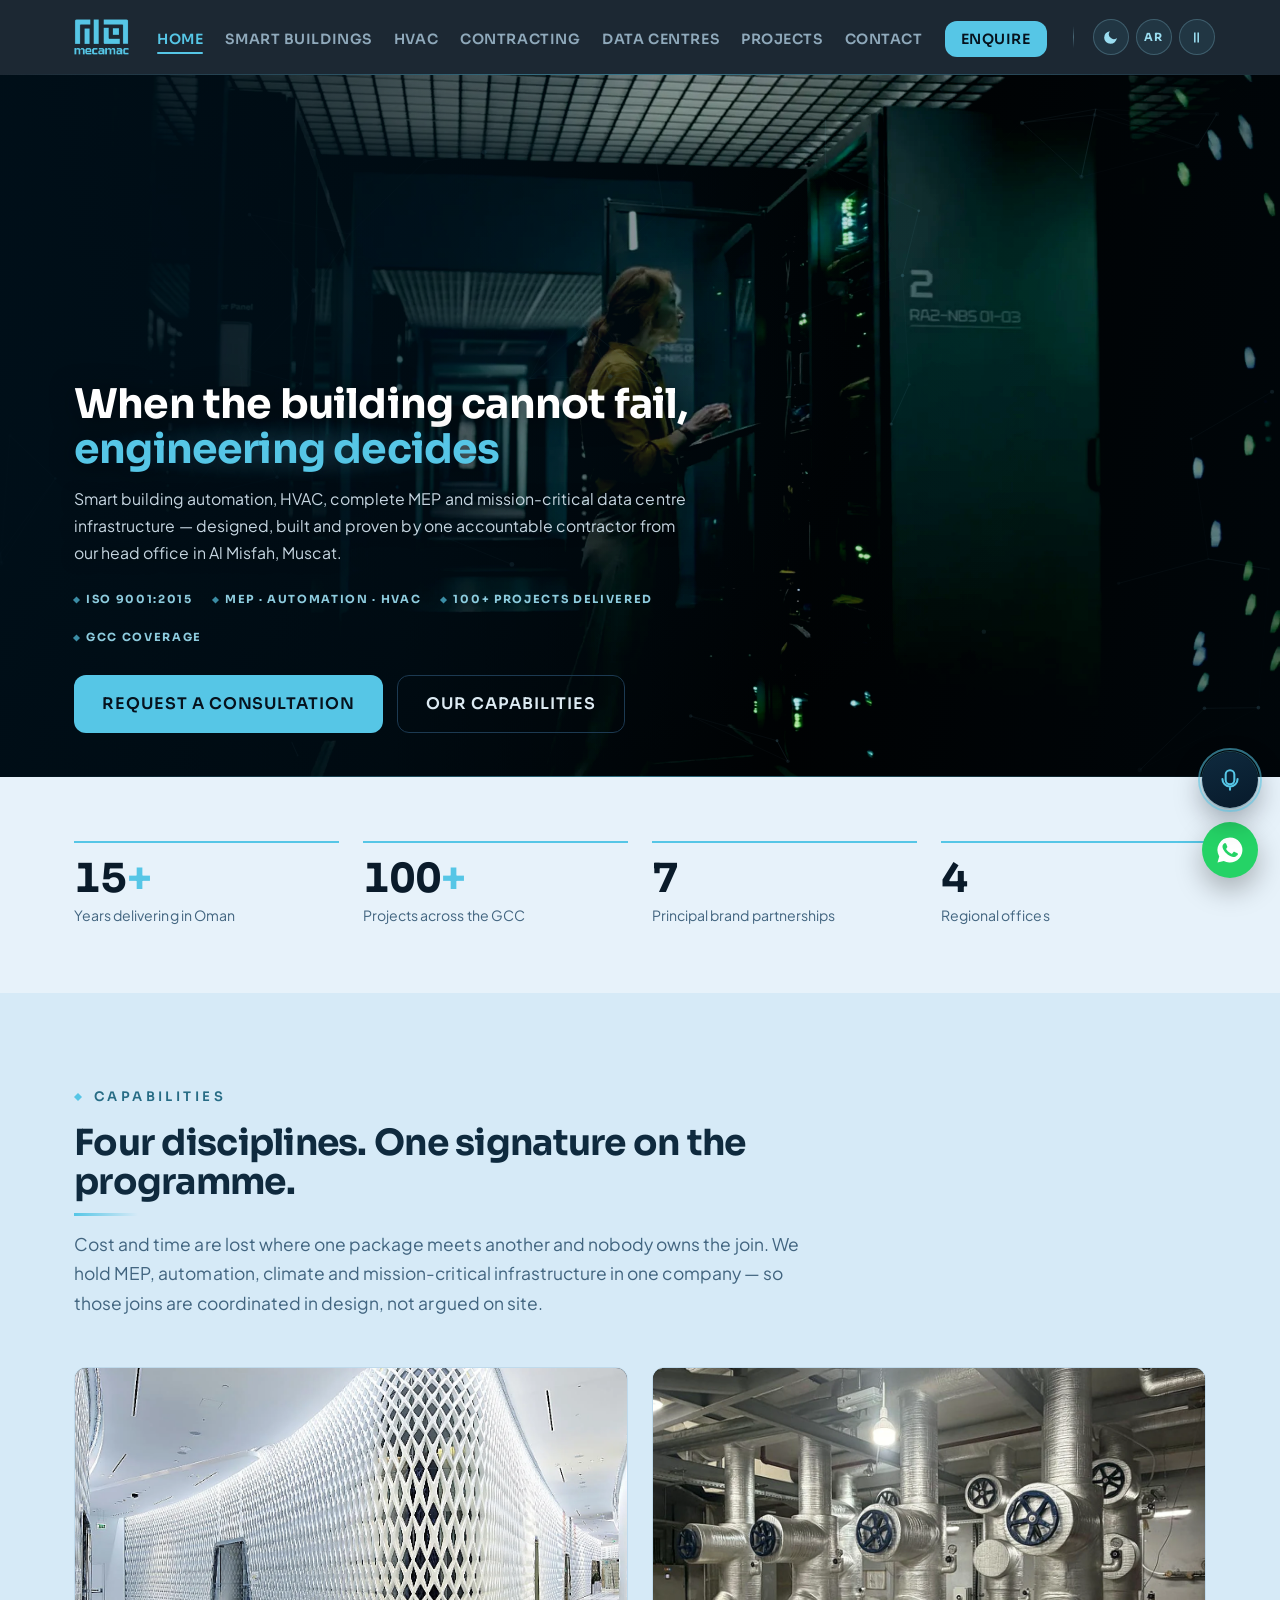
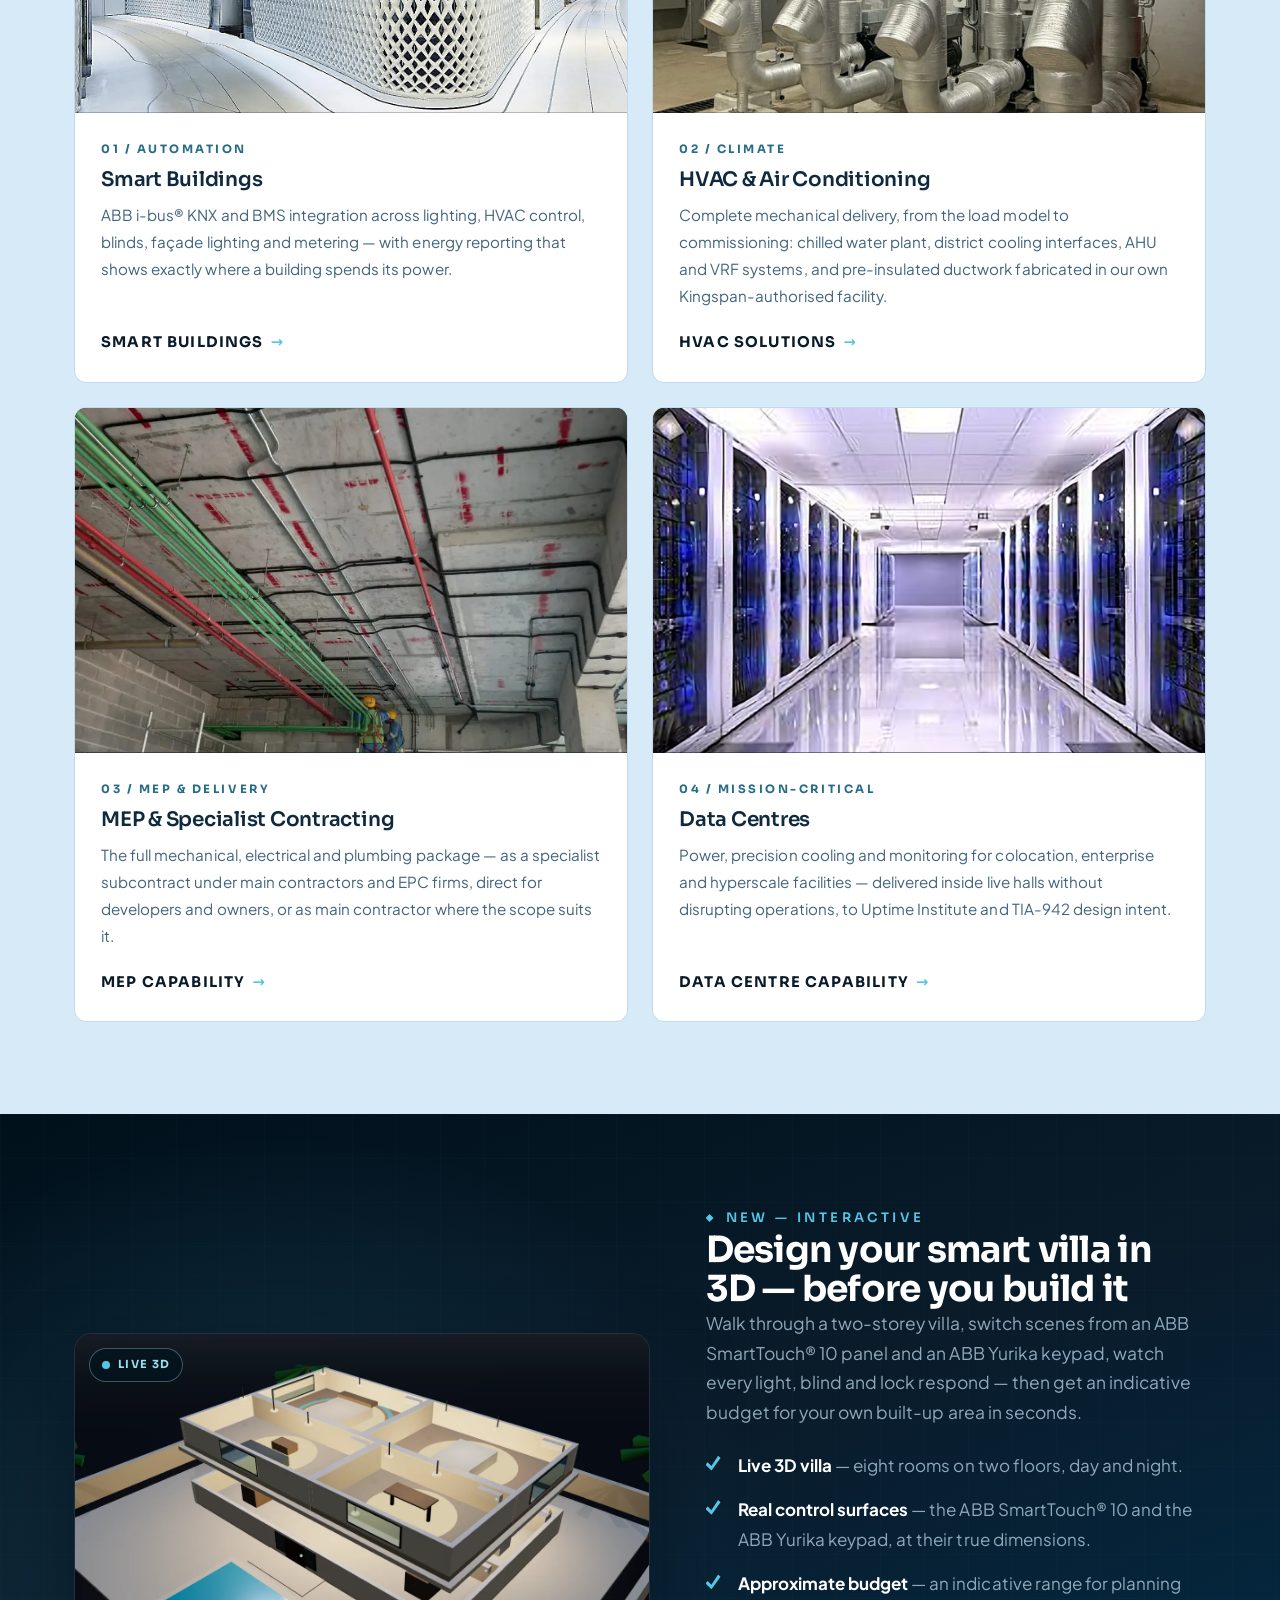
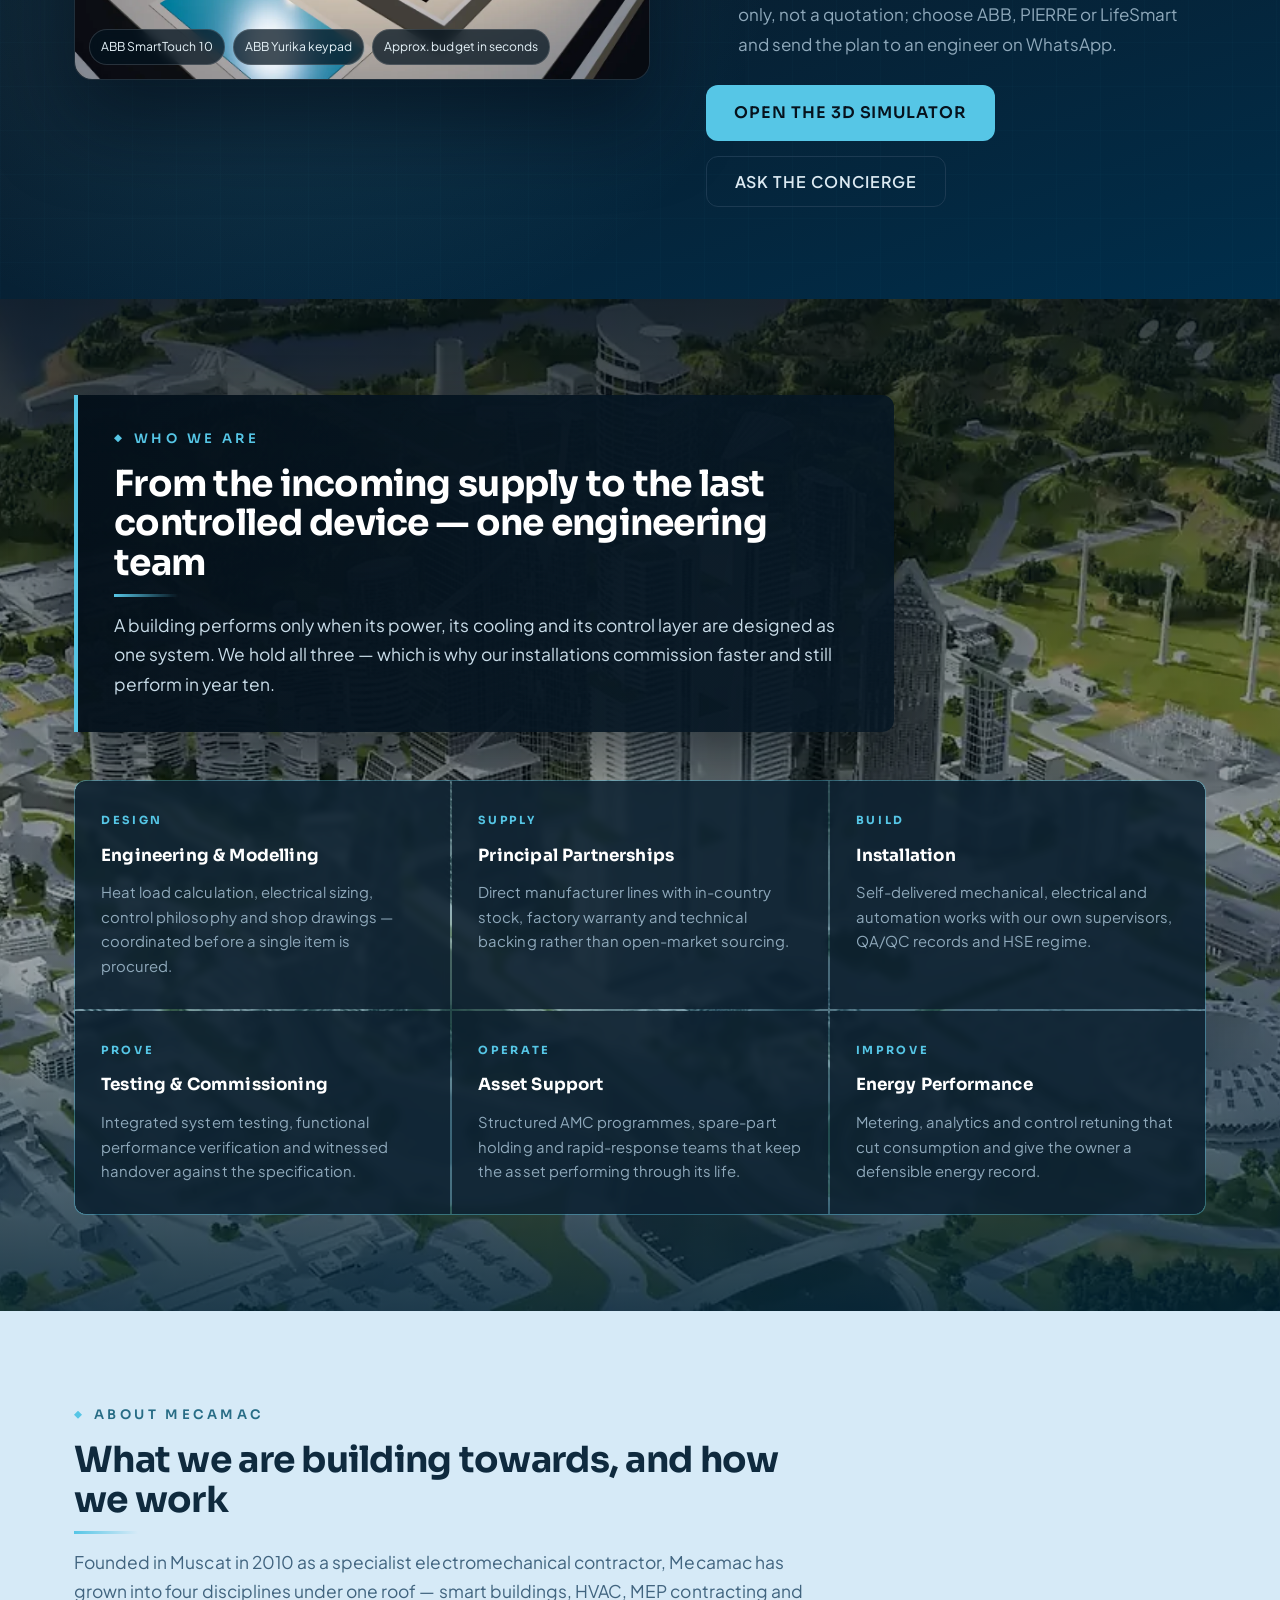
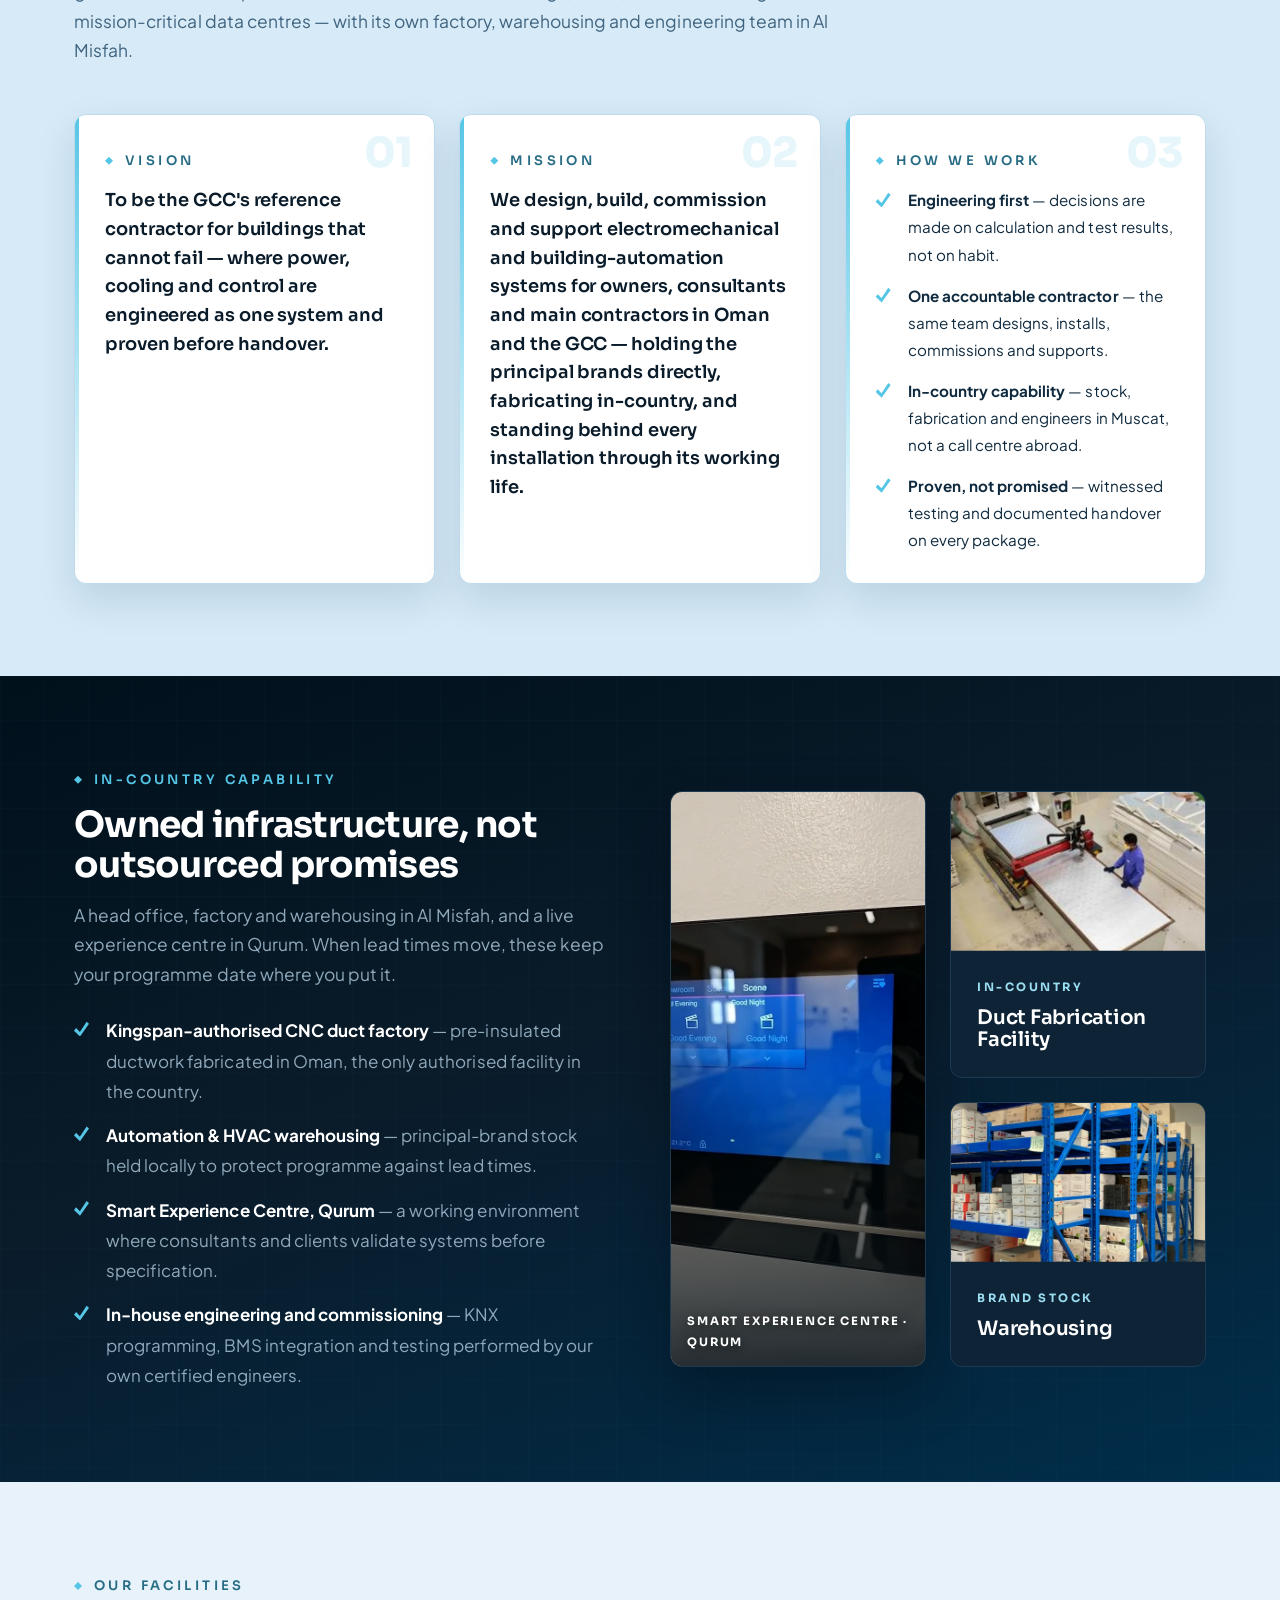
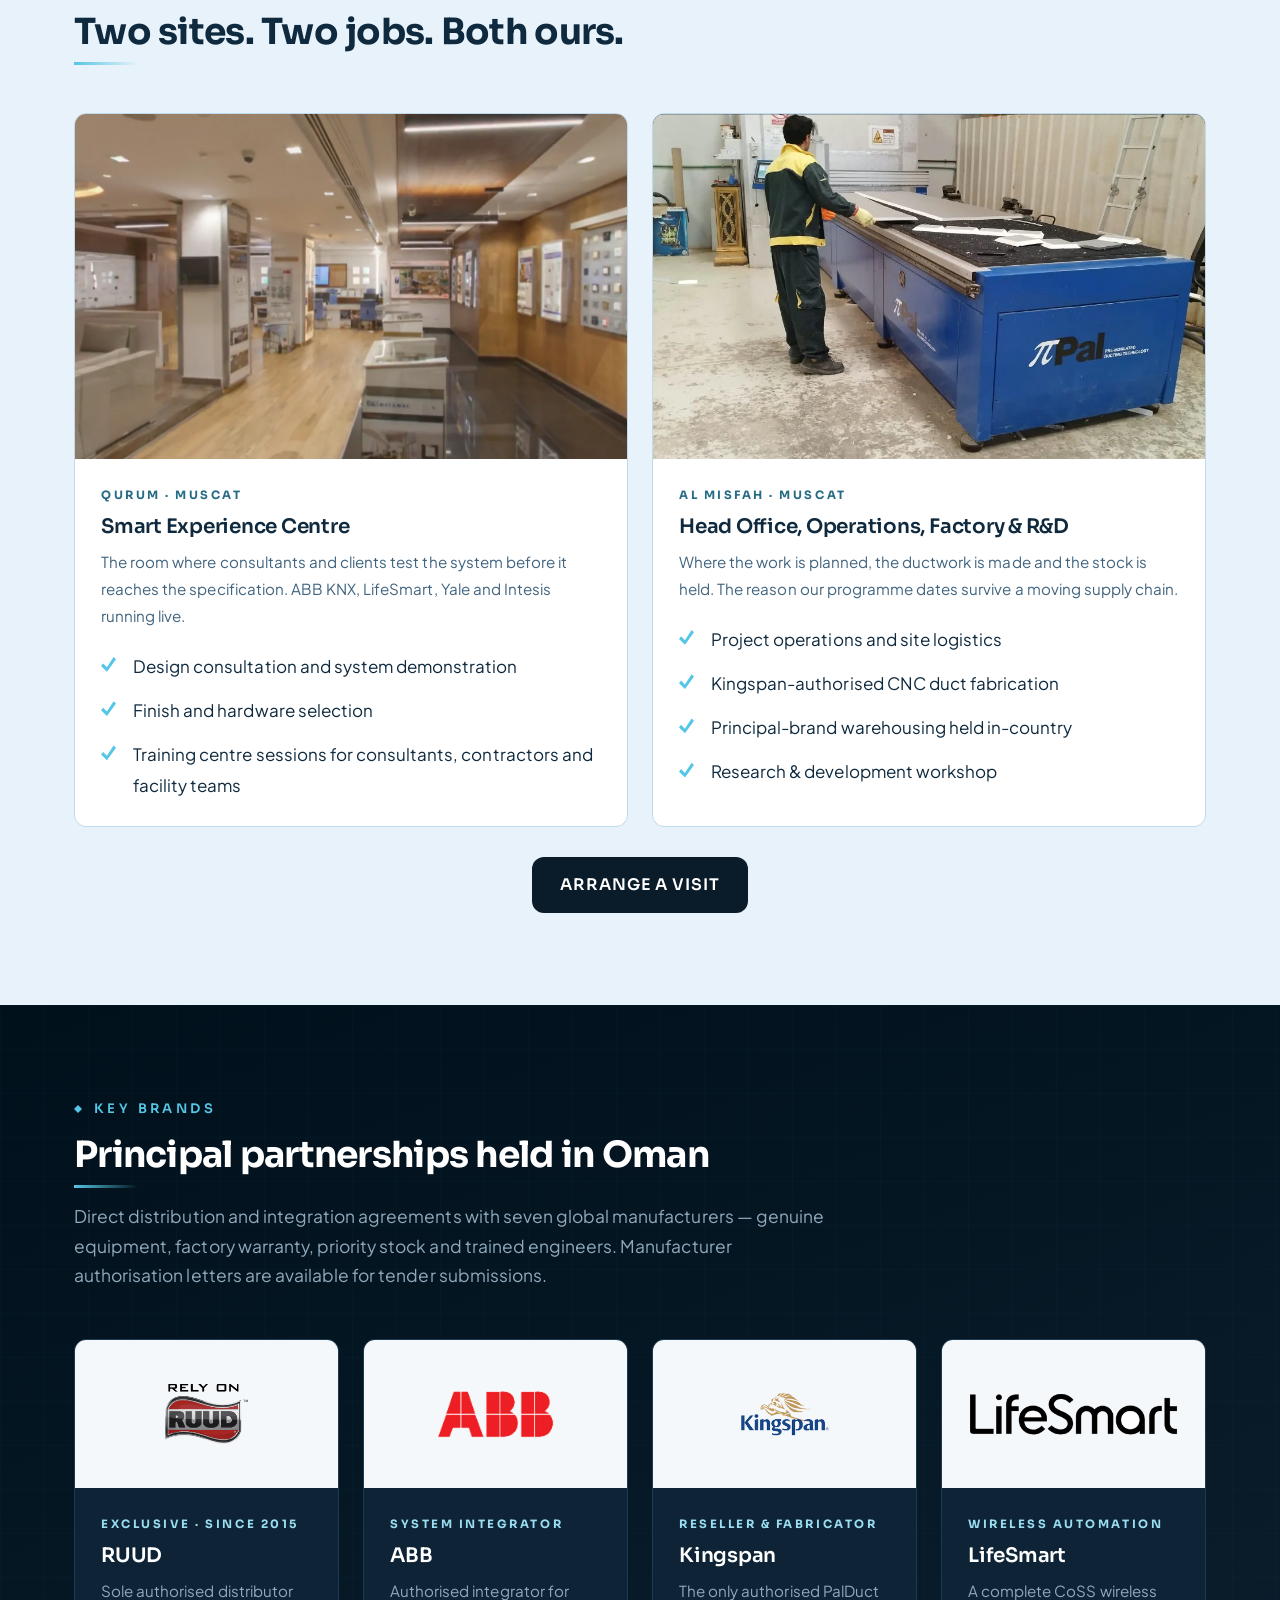
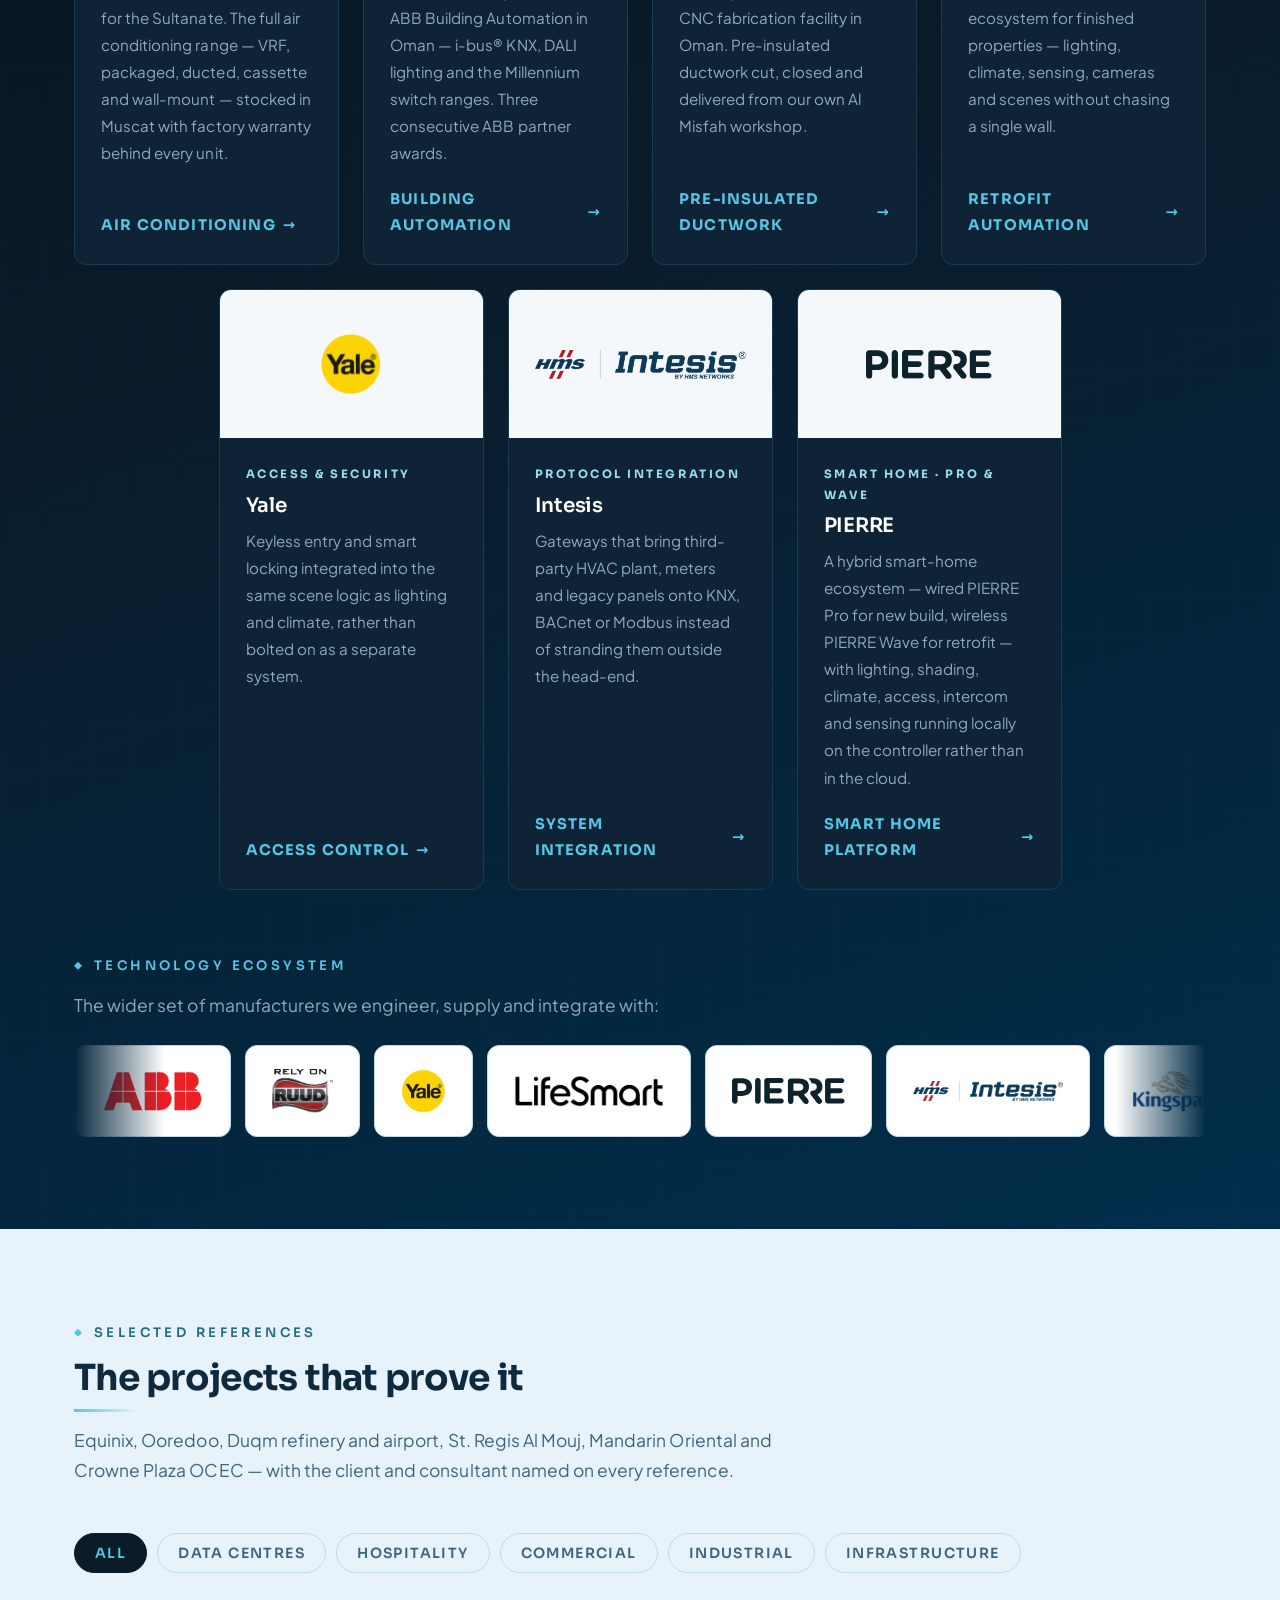
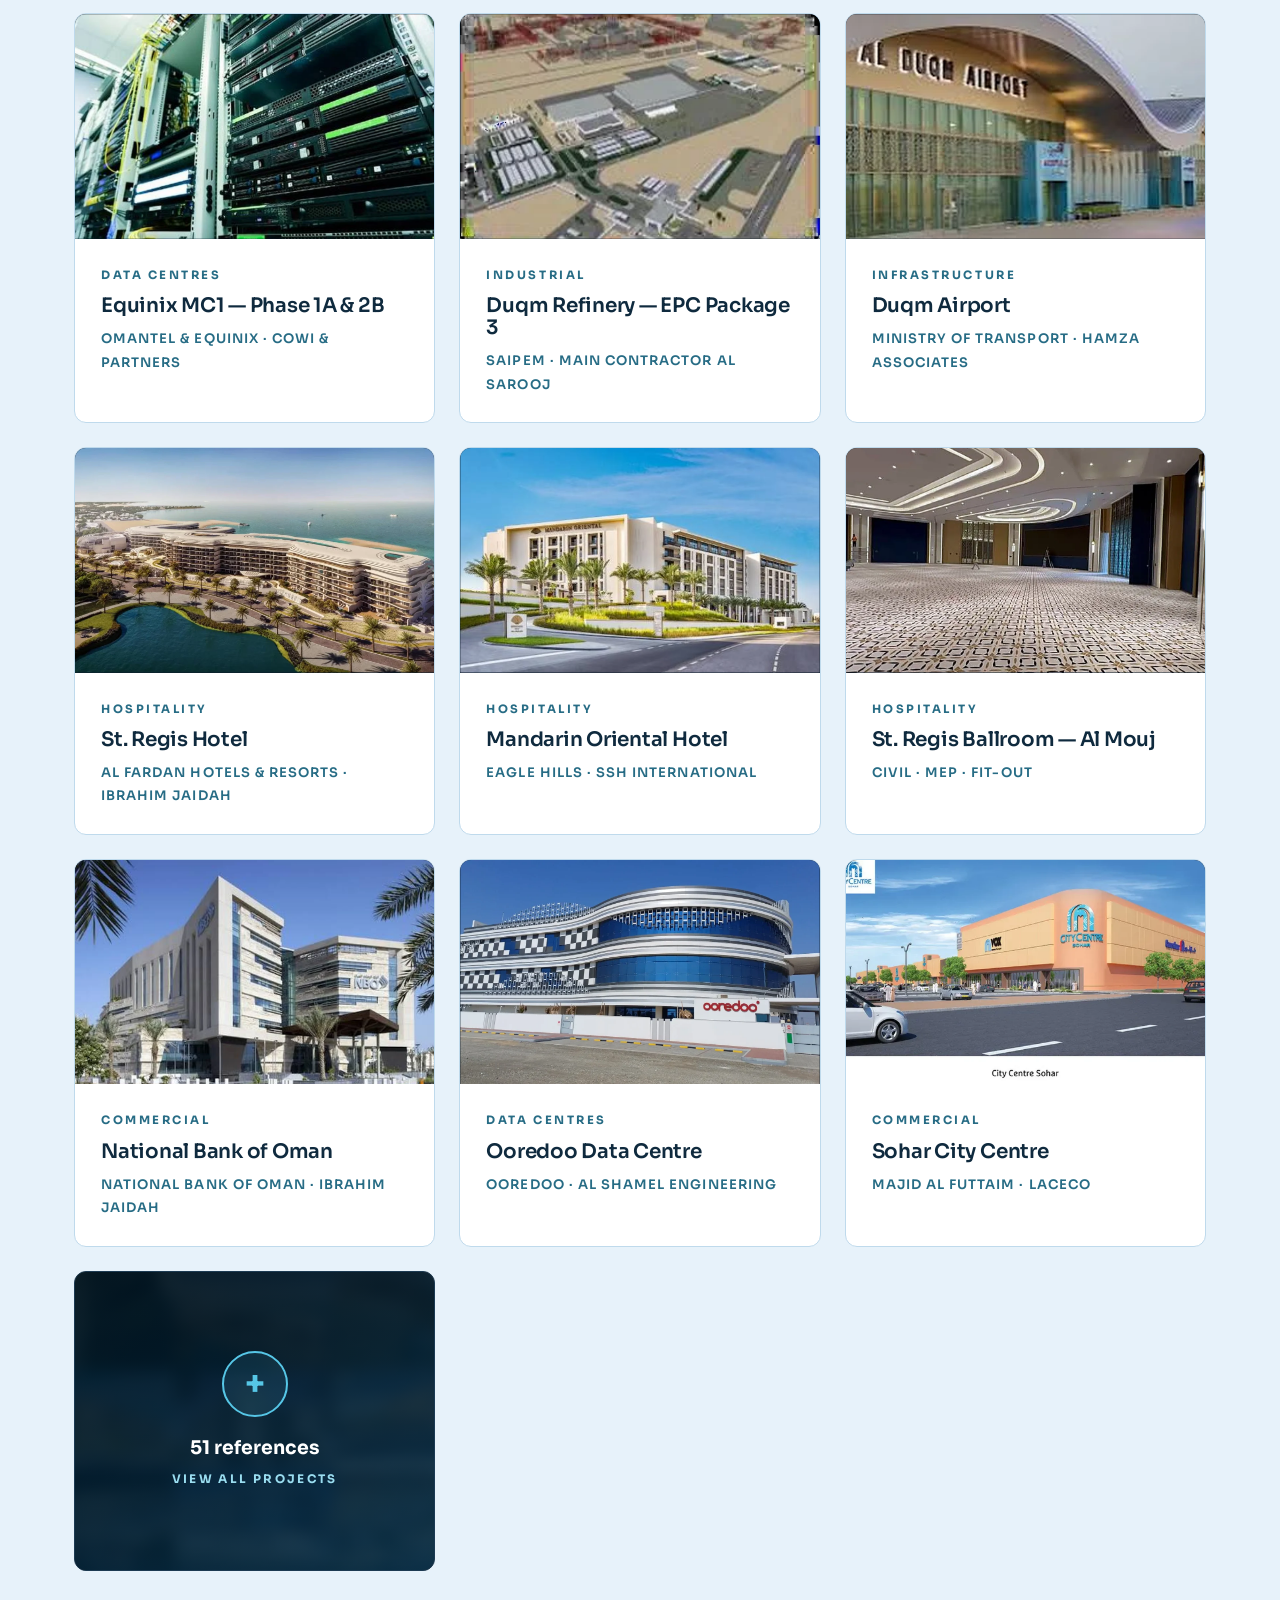
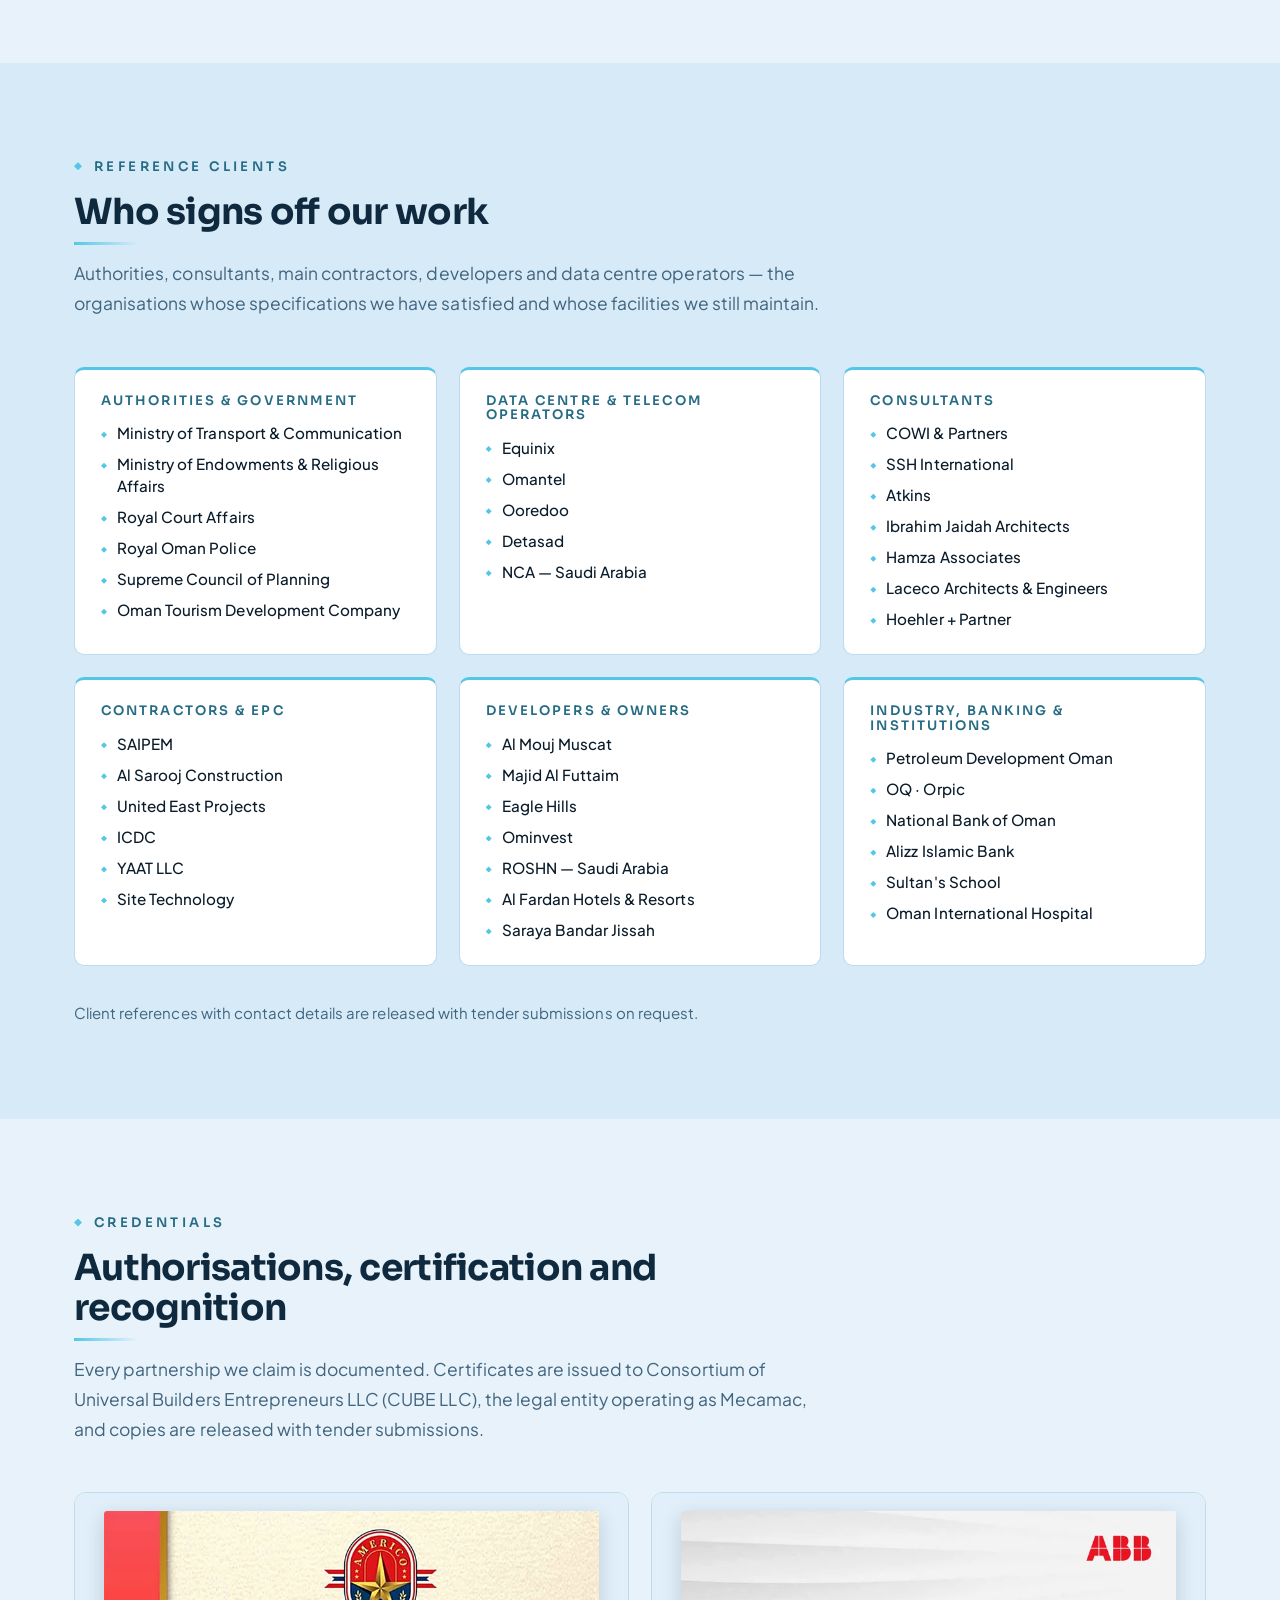
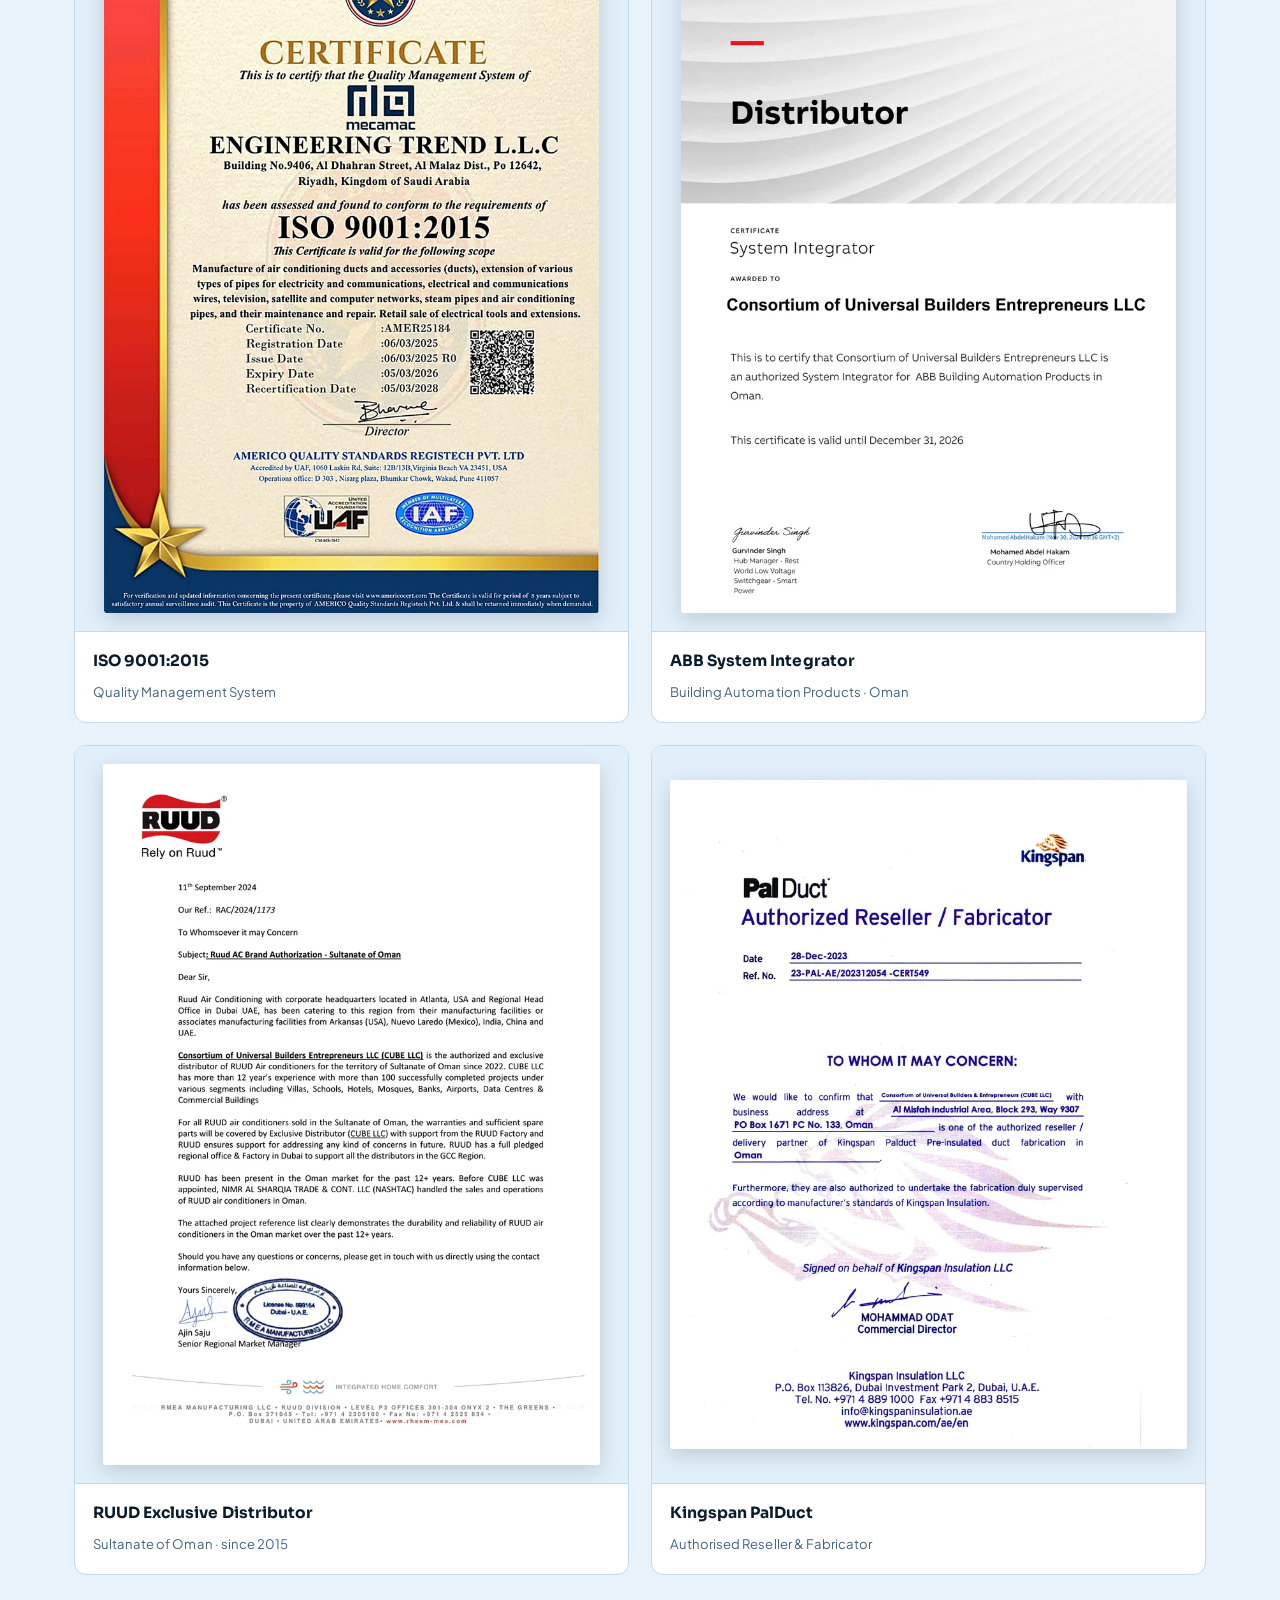
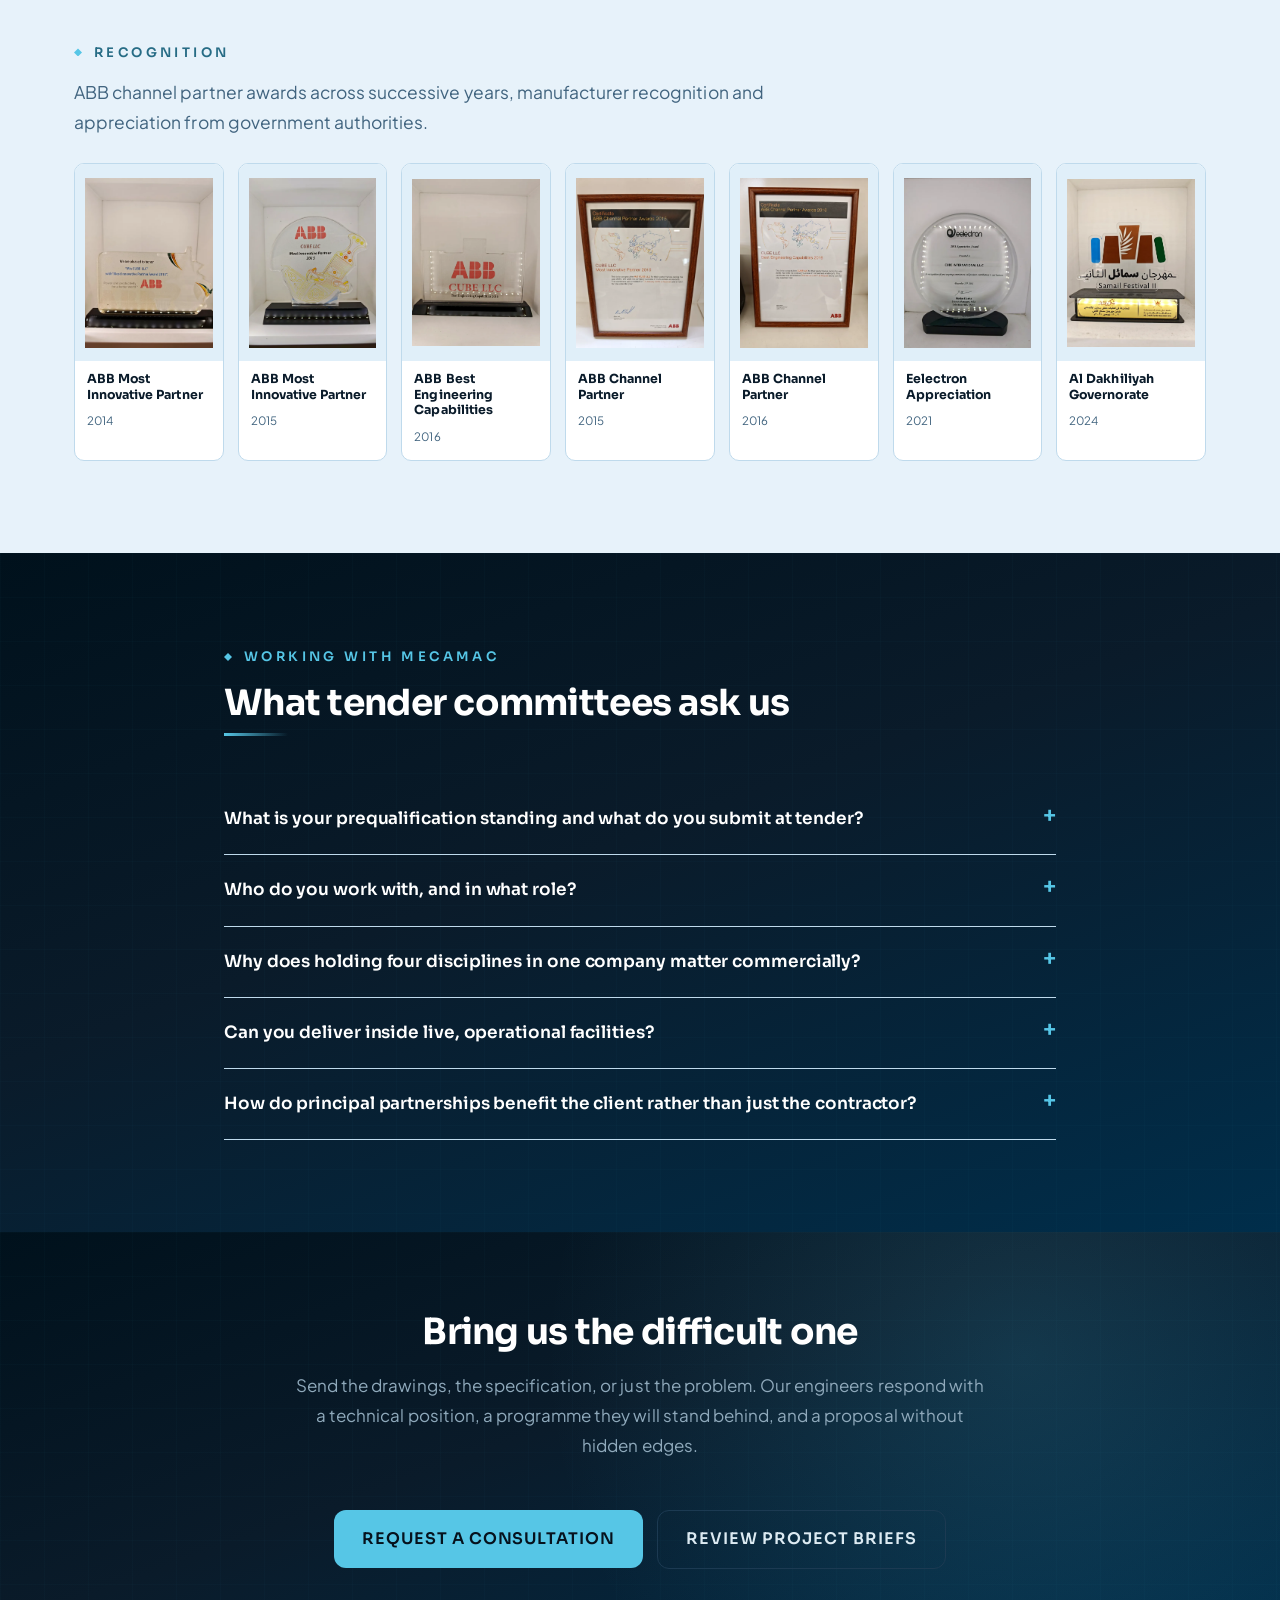
==== index.html @ f560e995 "Initial commit" ====
<!DOCTYPE html>

<html lang="en">
<head>
<meta charset="utf-8"/>
<script>(function(){var d=document.documentElement;try{var t=localStorage.getItem("mecamac-theme");if(!t)t=window.matchMedia&&matchMedia("(prefers-color-scheme:dark)").matches?"dark":"light";d.setAttribute("data-theme",t);try{if(localStorage.getItem("mecamac-motion")==="off")d.setAttribute("data-motion","off");}catch(e){}var l=localStorage.getItem("mecamac-lang");if(l==="ar"){d.setAttribute("lang","ar");d.setAttribute("dir","rtl");d.classList.add("ar-pending");setTimeout(function(){d.classList.remove("ar-pending");},3000);document.write('<script src="assets/js/ar.js"><\/script>');}}catch(e){d.setAttribute("data-theme","light");}})();</script>
<meta content="width=device-width, initial-scale=1.0" name="viewport"/>
<meta content="#04141F" name="theme-color"/>
<!-- ⚠️ TESTING PHASE ONLY — REMOVE the next line before launching on the official domain -->
<meta content="noindex, nofollow" name="robots"/>
<title data-i18n="home.001">Mecamac | Smart Buildings, HVAC, Contracting &amp; Data Centres in Oman — Head Office Muscat</title>
<meta content="Mecamac — turnkey electromechanical contractor headquartered in Muscat, Oman. Smart building automation, HVAC, contracting and mission-critical data centre infrastructure across the GCC. ISO 9001:2015. Authorised ABB, LifeSmart, PIERRE, Yale, RUUD, Intesis &amp; Kingspan partner." name="description"/>
<!-- <link rel="canonical" href="https://www.mecamac.com/"> -->
<meta content="website" property="og:type"/>
<meta content="Mecamac | Smart Buildings, HVAC, Contracting &amp; Data Centres in Oman — Head Office Muscat" property="og:title"/>
<meta content="Mecamac — turnkey electromechanical contractor headquartered in Muscat, Oman. Smart building automation, HVAC, contracting and mission-critical data centre infrastructure across the GCC. ISO 9001:2015. Authorised ABB, LifeSmart, PIERRE, Yale, RUUD, Intesis &amp; Kingspan partner." property="og:description"/>
<meta content="en_OM" property="og:locale"/>
<meta content="https://www.mecamac.com/" property="og:url"/>
<meta content="https://www.mecamac.com/assets/img/og-cover.jpg" property="og:image"/>
<meta content="1200" property="og:image:width"/>
<meta content="630" property="og:image:height"/>
<meta content="Mecamac" property="og:site_name"/>
<meta content="summary_large_image" name="twitter:card"/>
<link href="assets/img/logo-navy.png" rel="icon" type="image/png"/>
<link href="https://fonts.googleapis.com" rel="preconnect"/>
<link crossorigin="" href="https://fonts.gstatic.com" rel="preconnect"/>
<link href="https://fonts.googleapis.com/css2?family=Sora:wght@600;700;800&amp;family=Plus+Jakarta+Sans:wght@400;500;600;700&amp;display=swap" rel="stylesheet"/>
<link href="https://fonts.googleapis.com/css2?family=IBM+Plex+Sans+Arabic:wght@400;500;600;700&amp;display=swap" rel="stylesheet"/>
<link href="assets/css/style.css" rel="stylesheet"/>
<script type="application/ld+json">
{
  "@context": "https://schema.org",
  "@type": ["ProfessionalService", "HVACBusiness", "ElectricalContractor", "GeneralContractor"],
  "@id": "#mecamac",
  "name": "Mecamac",
  "description": "Specialist MEP and building-systems contractor headquartered in Muscat, Oman. Smart building automation, HVAC, MEP packages and mission-critical data centre infrastructure. Authorised ABB, LifeSmart, PIERRE, Yale, RUUD, Intesis and Kingspan partner. ISO 9001:2015 certified.",
  "foundingDate": "2010",
  "telephone": "+96899680012",
  "email": "info@mecamac.com",
  "address": { "@type": "PostalAddress", "streetAddress": "Al Misfah Industrial Area", "addressLocality": "Muscat", "postalCode": "133", "addressCountry": "OM" },
  "areaServed": ["Oman", "United Arab Emirates", "Saudi Arabia"],
  "brand": ["ABB", "LifeSmart", "PIERRE", "Yale", "RUUD", "Intesis", "Kingspan"],
  "hasCredential": "ISO 9001:2015",
  "award": ["ABB Most Innovative Partner 2014", "ABB Most Innovative Partner 2015", "ABB Best Engineering Capabilities 2016", "Eelectron Appreciation Award 2021"],
  "sameAs": ["https://www.facebook.com/MECAMACOMAN", "https://www.linkedin.com/company/mecamac", "https://www.instagram.com/mecamac"]
}
</script>
<script type="application/ld+json">
{
  "@context": "https://schema.org",
  "@type": "FAQPage",
  "mainEntity": [
    {
      "@type": "Question",
      "name": "What is your prequalification standing and what do you submit at tender?",
      "acceptedAnswer": {
        "@type": "Answer",
        "text": "We maintain ISO 9001:2015 certification with current commercial registration, classification and insurance cover. Submissions include company and financial profile, project references with client contacts, key personnel CVs, HSE record, method statements and manufacturer authorisation letters for specified equipment."
      }
    },
    {
      "@type": "Question",
      "name": "Who do you work with, and in what role?",
      "acceptedAnswer": {
        "@type": "Answer",
        "text": "Consultants, main contractors, EPC firms, developers, owners and facility operators — across the full chain. Most often we hold the MEP and specialist systems package under a main contractor; we also contract directly with owners and developers, and take main contracts where the scope suits it. The role and interface boundaries are stated at tender."
      }
    },
    {
      "@type": "Question",
      "name": "Why does holding four disciplines in one company matter commercially?",
      "acceptedAnswer": {
        "@type": "Answer",
        "text": "Because most cost and programme loss on complex projects occurs at the interfaces between packages. When automation, HVAC, electrical and construction sit with one contractor, those interfaces are internal — coordinated in design rather than negotiated as variations during installation."
      }
    },
    {
      "@type": "Question",
      "name": "Can you deliver inside live, operational facilities?",
      "acceptedAnswer": {
        "@type": "Answer",
        "text": "Yes. We have executed MEP works inside operating colocation data centre halls without interrupting tenant service, governed by phasing plans, isolation permits, agreed windows and the operator's change-control regime. The same discipline applies to occupied hotels, offices and institutional buildings."
      }
    },
    {
      "@type": "Question",
      "name": "How do principal partnerships benefit the client rather than just the contractor?",
      "acceptedAnswer": {
        "@type": "Answer",
        "text": "Direct distribution agreements give factory warranty, technical backing from the manufacturer, in-country stock that protects the programme, and authorisation letters that satisfy tender requirements. It also means the party specifying the equipment is the party accountable for its performance."
      }
    }
  ]
}
</script>
</head>
<body>
<a class="skip-link" href="#main" data-i18n="ui.skip">Skip to content</a>
<header class="site-header">
<nav aria-label="Main" class="nav wrap">
<a aria-label="Mecamac home" class="logo" href="index.html"><img alt="Mecamac logo" src="assets/img/logo-cyan.png" style="height:40px;width:auto"/></a>
<div class="nav-right"><ul class="nav-links">
<li><a aria-current="page" data-i18n="home.002" href="index.html">Home</a></li>
<li><a data-i18n="home.003" href="services/smart-building/index.html">Smart Buildings</a></li>
<li><a data-i18n="home.004" href="services/hvac/index.html">HVAC</a></li>
<li><a data-i18n="home.005" href="services/contracting/index.html">Contracting</a></li>
<li><a data-i18n="home.006" href="services/data-center/index.html">Data Centres</a></li>
<li class="nav-extra"><a data-i18n="home.992" href="smart-villa/index.html">3D Villa Simulator</a></li>
<li><a data-i18n="home.007" href="projects/index.html">Projects</a></li>
<li><a data-i18n="home.008" href="contact/index.html">Contact</a></li>
<li><a class="nav-cta" data-i18n="home.009" href="contact/index.html">Enquire</a></li>
</ul><div class="hdr-tools"><button aria-label="Switch to dark mode" class="icon-btn" id="theme-btn" type="button"><svg class="i-moon" viewBox="0 0 24 24" aria-hidden="true"><path d="M21 12.8A9 9 0 1 1 11.2 3a7 7 0 0 0 9.8 9.8z"/></svg><svg class="i-sun" viewBox="0 0 24 24" aria-hidden="true"><path d="M12 17a5 5 0 1 1 0-10 5 5 0 0 1 0 10zm0-13.5a1 1 0 0 1 1 1V6a1 1 0 1 1-2 0V4.5a1 1 0 0 1 1-1zm0 15a1 1 0 0 1 1 1V21a1 1 0 1 1-2 0v-1.5a1 1 0 0 1 1-1zM4.5 11H6a1 1 0 1 1 0 2H4.5a1 1 0 1 1 0-2zm13.5 0h1.5a1 1 0 1 1 0 2H18a1 1 0 1 1 0-2zM6.3 5a1 1 0 0 1 1.4 0l1 1A1 1 0 0 1 7.3 7.4l-1-1A1 1 0 0 1 6.3 5zm10 10a1 1 0 0 1 1.4 0l1 1a1 1 0 0 1-1.4 1.4l-1-1a1 1 0 0 1 0-1.4zm1.4-10a1 1 0 0 1 0 1.4l-1 1A1 1 0 0 1 15.3 6l1-1a1 1 0 0 1 1.4 0zM7.7 15a1 1 0 0 1 0 1.4l-1 1A1 1 0 0 1 5.3 16l1-1a1 1 0 0 1 1.4 0z"/></svg></button><button aria-label="التبديل إلى العربية" class="icon-btn" id="lang-btn" type="button">AR</button><button aria-label="Pause background video" class="icon-btn" id="motion-btn" title="Pause background video" type="button"><svg class="i-pause" viewBox="0 0 24 24" aria-hidden="true"><path d="M8.5 5h2.2v14H8.5zm4.8 0h2.2v14h-2.2z"/></svg><svg class="i-play" viewBox="0 0 24 24" aria-hidden="true"><path d="M8.5 5.2v13.6L19 12z"/></svg></button></div><button aria-expanded="false" aria-label="Menu" class="nav-toggle"><span></span><span></span><span></span></button></div>
</nav>
</header>
<main id="main" tabindex="-1">
<section class="hero has-video has-stage stage-home">
<div class="hero-stage" aria-hidden="true">
<div class="hero-stage__img" style="background-image:url('assets/img/ph-dc-hall.webp')"></div>
<video class="hero-stage__video" autoplay="" loop="" muted="" playsinline="" preload="none" poster="assets/video/hero-home-poster.webp" data-src="assets/video/hero-home.mp4" data-src-mobile="assets/video/hero-home-m.mp4"></video>
<canvas class="hero-stage__canvas"></canvas>
<div class="hero-stage__scrim"></div>
</div>
<div class="wrap" style="grid-template-columns:1fr">
<div class="hero-copy">
<h1 data-i18n="home.013">When the building cannot fail, <em>engineering decides</em></h1>
<p class="lead inv" data-i18n="home.014" style="margin-top:14px">Smart building automation, HVAC, complete MEP and mission-critical data centre infrastructure — designed, built and proven by one accountable contractor from our head office in Al Misfah, Muscat.</p>
<div class="hero-badges">
<span class="badge" data-i18n="home.015">ISO 9001:2015</span>
<span class="badge" data-i18n="home.016">MEP · Automation · HVAC</span>
<span class="badge" data-i18n="home.017">100+ Projects Delivered</span>
<span class="badge" data-i18n="home.018">GCC Coverage</span>
</div>
<div class="hero-actions">
<a class="btn btn-cyan" data-i18n="home.019" href="contact/index.html">Request a Consultation</a>
<a class="btn btn-ghost" data-i18n="home.020" href="#capabilities">Our Capabilities</a>
</div>
</div>
</div>
</section>
<section class="section" style="padding:64px 0">
<div class="wrap stats">
<div class="stat reveal"><b data-count="15">15<i>+</i></b><span data-i18n="home.021">Years delivering in Oman</span></div>
<div class="stat reveal"><b data-count="100">100<i>+</i></b><span data-i18n="home.022">Projects across the GCC</span></div>
<div class="stat reveal"><b data-count="7">7</b><span data-i18n="home.023">Principal brand partnerships</span></div>
<div class="stat reveal"><b data-count="4">4</b><span data-i18n="home.024">Regional offices</span></div>
</div>
</section>
<!-- ===== CAPABILITIES ===== -->
<section class="section section-tint" id="capabilities">
<div class="wrap">
<div class="section-head reveal">
<p class="eyebrow" data-i18n="home.025">Capabilities</p>
<h2 data-i18n="home.026">Four disciplines. One signature on the programme.</h2>
<p class="lead" data-i18n="home.027">Cost and time are lost where one package meets another and nobody owns the join. We hold MEP, automation, climate and mission-critical infrastructure in one company — so those joins are coordinated in design, not argued on site.</p>
</div>
<div class="grid grid-2">
<article class="card reveal">
<div class="card-img"><img alt="Smart building interior with integrated lighting and climate control delivered by Mecamac" height="350" loading="lazy" src="assets/img/ph-sb-interior.webp" width="560"/></div>
<div class="card-body">
<span class="tag" data-i18n="home.028">01 / Automation</span>
<h3 data-i18n="home.029">Smart Buildings</h3>
<p data-i18n="home.030">ABB i-bus® KNX and BMS integration across lighting, HVAC control, blinds, façade lighting and metering — with energy reporting that shows exactly where a building spends its power.</p>
<a class="more" data-i18n="home.031" href="services/smart-building/index.html">Smart buildings</a>
</div>
</article>
<article class="card reveal">
<div class="card-img"><img alt="Chilled water plant room with insulated pipework and isolation valves installed by Mecamac in Oman" height="350" loading="lazy" src="assets/img/ph-hv-plant.webp" width="560"/></div>
<div class="card-body">
<span class="tag" data-i18n="home.032">02 / Climate</span>
<h3 data-i18n="home.033">HVAC &amp; Air Conditioning</h3>
<p data-i18n="home.034">Complete mechanical delivery, from the load model to commissioning: chilled water plant, district cooling interfaces, AHU and VRF systems, and pre-insulated ductwork fabricated in our own Kingspan-authorised facility.</p>
<a class="more" data-i18n="home.035" href="services/hvac/index.html">HVAC solutions</a>
</div>
</article>
<article class="card reveal">
<div class="card-img"><img alt="Coordinated electrical containment and services installed by Mecamac before ceiling closure" height="350" loading="lazy" src="assets/img/mep-conduit.webp" width="560"/></div>
<div class="card-body">
<span class="tag" data-i18n="home.036">03 / MEP &amp; Delivery</span>
<h3 data-i18n="home.037">MEP &amp; Specialist Contracting</h3>
<p data-i18n="home.038">The full mechanical, electrical and plumbing package — as a specialist subcontract under main contractors and EPC firms, direct for developers and owners, or as main contractor where the scope suits it.</p>
<a class="more" data-i18n="home.039" href="services/contracting/index.html">MEP capability</a>
</div>
</article>
<article class="card reveal">
<div class="card-img"><img alt="Data Centre hall with rack rows and containment delivered by Mecamac" height="350" loading="lazy" src="assets/img/ph-dc-hall.webp" width="560"/></div>
<div class="card-body">
<span class="tag" data-i18n="home.040">04 / Mission-critical</span>
<h3 data-i18n="home.041">Data Centres</h3>
<p data-i18n="home.042">Power, precision cooling and monitoring for colocation, enterprise and hyperscale facilities — delivered inside live halls without disrupting operations, to Uptime Institute and TIA-942 design intent.</p>
<a class="more" data-i18n="home.043" href="services/data-center/index.html">Data Centre capability</a>
</div>
</article>
</div>
</div>
</section>
<!-- ===== VIDEO BAND: WHAT WE DO ===== -->
<!-- ===== 3D SMART VILLA SIMULATOR — TEASER ===== -->
<section class="section section-dark on-dark sim-band" id="simulator">
<div class="wrap">
<div class="sim-grid">
<a class="sim-shot reveal" href="smart-villa/index.html" aria-label="Open the 3D smart villa simulator">
<img alt="Mecamac 3D smart villa simulator — a two-storey villa at night with every room lit from the control panel" src="assets/img/villa-sim.webp" width="1280" height="770" loading="lazy" decoding="async"/>
<span class="sim-badge"><i aria-hidden="true"></i><span data-i18n="home.930">Live 3D</span></span>
<span class="sim-chips" aria-hidden="true"><span data-i18n="home.931">ABB SmartTouch 10</span><span data-i18n="home.932">ABB Yurika keypad</span><span data-i18n="home.933">Approx. budget in seconds</span></span>
</a>
<div class="sim-copy reveal">
<p class="eyebrow" data-i18n="home.934">New — interactive</p>
<h2 data-i18n="home.935">Design your smart villa in 3D — before you build it</h2>
<p class="lead" data-i18n="home.936">Walk through a two-storey villa, switch scenes from an ABB SmartTouch® 10 panel and an ABB Yurika keypad, watch every light, blind and lock respond — then get an indicative budget for your own built-up area in seconds.</p>
<ul class="checks sim-feats">
<li data-i18n="home.937"><strong>Live 3D villa</strong> — eight rooms on two floors, day and night.</li>
<li data-i18n="home.938"><strong>Real control surfaces</strong> — the ABB SmartTouch® 10 and the ABB Yurika keypad, at their true dimensions.</li>
<li data-i18n="home.939"><strong>Approximate budget</strong> — an indicative range for planning only, not a quotation; choose ABB, PIERRE or LifeSmart and send the plan to an engineer on WhatsApp.</li>
</ul>
<div class="hero-actions" style="margin-top:26px">
<a class="btn btn-cyan" data-i18n="home.941" href="smart-villa/index.html">Open the 3D simulator</a>
<button class="btn btn-ghost" data-concierge="" data-i18n="home.942" type="button">Ask the concierge</button>
</div>
</div>
</div>
</div>
</section>
<section class="video-band">
<video aria-hidden="true" autoplay="" loop="" muted="" playsinline="" poster="assets/video/smart-building-loop-poster.webp" preload="none" data-lazy>
<source data-src="assets/video/smart-building-loop.mp4" type="video/mp4"/>
</video>
<div class="wrap on-dark">
<div class="section-head reveal solid" style="max-width:820px">
<p class="eyebrow" data-i18n="home.044">Who we are</p>
<h2 data-i18n="home.045">From the incoming supply to the last controlled device — one engineering team</h2>
<p class="lead inv" data-i18n="home.046">A building performs only when its power, its cooling and its control layer are designed as one system. We hold all three — which is why our installations commission faster and still perform in year ten.</p>
</div>
<div class="cap-grid" style="margin-top:44px">
<div class="cap reveal"><i data-i18n="home.047">Design</i><b data-i18n="home.048">Engineering &amp; Modelling</b><span data-i18n="home.049">Heat load calculation, electrical sizing, control philosophy and shop drawings — coordinated before a single item is procured.</span></div><div class="cap reveal"><i data-i18n="home.050">Supply</i><b data-i18n="home.051">Principal Partnerships</b><span data-i18n="home.052">Direct manufacturer lines with in-country stock, factory warranty and technical backing rather than open-market sourcing.</span></div><div class="cap reveal"><i data-i18n="home.053">Build</i><b data-i18n="home.054">Installation</b><span data-i18n="home.055">Self-delivered mechanical, electrical and automation works with our own supervisors, QA/QC records and HSE regime.</span></div><div class="cap reveal"><i data-i18n="home.056">Prove</i><b data-i18n="home.057">Testing &amp; Commissioning</b><span data-i18n="home.058">Integrated system testing, functional performance verification and witnessed handover against the specification.</span></div><div class="cap reveal"><i data-i18n="home.059">Operate</i><b data-i18n="home.060">Asset Support</b><span data-i18n="home.061">Structured AMC programmes, spare-part holding and rapid-response teams that keep the asset performing through its life.</span></div><div class="cap reveal"><i data-i18n="home.062">Improve</i><b data-i18n="home.063">Energy Performance</b><span data-i18n="home.064">Metering, analytics and control retuning that cut consumption and give the owner a defensible energy record.</span></div>
</div>
</div>
</section>
<!-- ===== ABOUT — VISION · MISSION · VALUES ===== -->
<section class="section section-tint" id="about">
<div class="wrap">
<div class="section-head reveal">
<p class="eyebrow" data-i18n="home.910">About Mecamac</p>
<h2 data-i18n="home.911">What we are building towards, and how we work</h2>
<p class="lead" data-i18n="home.912">Founded in Muscat in 2010 as a specialist electromechanical contractor, Mecamac has grown into four disciplines under one roof — smart buildings, HVAC, MEP contracting and mission-critical data centres — with its own factory, warehousing and engineering team in Al Misfah.</p>
</div>
<div class="about-grid">
<article class="about-card reveal">
<span class="about-mark" aria-hidden="true">01</span>
<p class="eyebrow" data-i18n="home.913">Vision</p>
<p class="about-statement" data-i18n="home.914">To be the GCC's reference contractor for buildings that cannot fail — where power, cooling and control are engineered as one system and proven before handover.</p>
</article>
<article class="about-card reveal">
<span class="about-mark" aria-hidden="true">02</span>
<p class="eyebrow" data-i18n="home.915">Mission</p>
<p class="about-statement" data-i18n="home.916">We design, build, commission and support electromechanical and building-automation systems for owners, consultants and main contractors in Oman and the GCC — holding the principal brands directly, fabricating in-country, and standing behind every installation through its working life.</p>
</article>
<article class="about-card about-card--values reveal">
<span class="about-mark" aria-hidden="true">03</span>
<p class="eyebrow" data-i18n="home.917">How we work</p>
<ul class="checks">
<li data-i18n="home.918"><strong>Engineering first</strong> — decisions are made on calculation and test results, not on habit.</li>
<li data-i18n="home.919"><strong>One accountable contractor</strong> — the same team designs, installs, commissions and supports.</li>
<li data-i18n="home.920"><strong>In-country capability</strong> — stock, fabrication and engineers in Muscat, not a call centre abroad.</li>
<li data-i18n="home.921"><strong>Proven, not promised</strong> — witnessed testing and documented handover on every package.</li>
</ul>
</article>
</div>
</div>
</section>
<!-- ===== IN-COUNTRY CAPABILITY ===== -->
<section class="section section-dark on-dark">
<div class="wrap split">
<div class="reveal">
<p class="eyebrow" data-i18n="home.065">In-country capability</p>
<h2 data-i18n="home.066" style="margin-top:14px">Owned infrastructure, not outsourced promises</h2>
<p class="lead inv" data-i18n="home.067" style="margin:16px 0 26px">A head office, factory and warehousing in Al Misfah, and a live experience centre in Qurum. When lead times move, these keep your programme date where you put it.</p>
<ul class="checks">
<li data-i18n="home.068"><strong>Kingspan-authorised CNC duct factory</strong> — pre-insulated ductwork fabricated in Oman, the only authorised facility in the country.</li>
<li data-i18n="home.069"><strong>Automation &amp; HVAC warehousing</strong> — principal-brand stock held locally to protect programme against lead times.</li>
<li data-i18n="home.070"><strong>Smart Experience Centre, Qurum</strong> — a working environment where consultants and clients validate systems before specification.</li>
<li data-i18n="home.071"><strong>In-house engineering and commissioning</strong> — KNX programming, BMS integration and testing performed by our own certified engineers.</li>
</ul>
</div>
<div class="grid grid-2 reveal">
<div class="video-card" style="grid-row:span 2">
<video aria-label="Mecamac Smart Experience Centre, Qurum" autoplay="" loop="" muted="" playsinline="" poster="assets/video/showroom-interfaces-poster.webp" preload="none" data-lazy>
<source data-src="assets/video/showroom-interfaces.mp4" type="video/mp4"/>
</video>
<span class="vc-label" data-i18n="home.072">Smart Experience Centre · Qurum</span>
</div>
<figure class="card dark"><div class="card-img"><img alt="Mecamac Kingspan pre-insulated duct factory in Oman" height="350" loading="lazy" src="assets/img/fac-factory.webp" width="560"/></div><div class="card-body"><span class="tag" data-i18n="home.073">In-country</span><h3 data-i18n="home.074">Duct Fabrication Facility</h3></div></figure>
<figure class="card dark"><div class="card-img"><img alt="Principal-brand automation stock held on racking in the Mecamac warehouse in Muscat, Oman" height="350" loading="lazy" src="assets/img/fac-warehouse-stock.webp" width="560"/></div><div class="card-body"><span class="tag" data-i18n="home.075">Brand stock</span><h3 data-i18n="home.076">Warehousing</h3></div></figure>
</div>
</div>
</section>
<!-- ===== FACILITIES ===== -->
<section class="section" id="facilities">
<div class="wrap">
<div class="section-head reveal">
<p class="eyebrow" data-i18n="home.077">Our facilities</p>
<h2 data-i18n="home.078">Two sites. Two jobs. Both ours.</h2>
</div>
<div class="grid grid-2">
<article class="card reveal">
<div class="card-img card-video"><video aria-label="Mecamac Smart Experience Centre in Qurum, Muscat" autoplay="" loop="" muted="" playsinline="" poster="assets/video/showroom-tour-poster.webp" preload="none" data-lazy><source data-src="assets/video/showroom-tour-m.mp4" type="video/mp4" media="(max-width:820px)"/><source data-src="assets/video/showroom-tour.mp4" type="video/mp4"/></video></div>
<div class="card-body">
<span class="tag" data-i18n="home.079">Qurum · Muscat</span>
<h3 data-i18n="home.080">Smart Experience Centre</h3>
<p data-i18n="home.081">The room where consultants and clients test the system before it reaches the specification. ABB KNX, LifeSmart, Yale and Intesis running live.</p>
<ul class="checks" style="margin-top:12px">
<li data-i18n="home.082">Design consultation and system demonstration</li>
<li data-i18n="home.083">Finish and hardware selection</li>
<li data-i18n="home.084">Training centre sessions for consultants, contractors and facility teams</li>
</ul>
</div>
</article>
<article class="card reveal">
<div class="card-img"><img alt="Kingspan PalDuct CNC line at the Mecamac factory in Al Misfah, Muscat — pre-insulated panels being cut" height="350" loading="lazy" src="assets/img/fac-palduct-2026.webp" width="560"/></div>
<div class="card-body">
<span class="tag" data-i18n="home.085">Al Misfah · Muscat</span>
<h3 data-i18n="home.086">Head Office, Operations, Factory &amp; R&amp;D</h3>
<p data-i18n="home.087">Where the work is planned, the ductwork is made and the stock is held. The reason our programme dates survive a moving supply chain.</p>
<ul class="checks" style="margin-top:12px">
<li data-i18n="home.088">Project operations and site logistics</li>
<li data-i18n="home.089">Kingspan-authorised CNC duct fabrication</li>
<li data-i18n="home.090">Principal-brand warehousing held in-country</li>
<li data-i18n="home.091">Research &amp; development workshop</li>
</ul>
</div>
</article>
</div>
<div class="hero-actions reveal" style="margin-top:30px;justify-content:center">
<a class="btn btn-navy" data-i18n="home.092" href="contact/index.html">Arrange a Visit</a>
</div>
</div>
</section>
<!-- ===== KEY BRANDS ===== -->
<section class="section section-dark on-dark" id="brands">
<div class="wrap">
<div class="section-head reveal">
<p class="eyebrow" data-i18n="home.093">Key brands</p>
<h2 data-i18n="home.094">Principal partnerships held in Oman</h2>
<p class="lead inv" data-i18n="home.095">Direct distribution and integration agreements with seven global manufacturers — genuine equipment, factory warranty, priority stock and trained engineers. Manufacturer authorisation letters are available for tender submissions.</p>
</div>
<div class="grid grid-3 partner-grid" style="margin-top:6px">
<a class="card brand-card reveal" href="https://www.ruud.com" rel="noopener" target="_blank">
<div class="card-img brand-tile"><img alt="RUUD — authorised and exclusive air conditioning distributor for Oman, held by Mecamac" loading="lazy" src="assets/img/logos/ruud.png"/></div>
<div class="card-body"><span class="tag" data-i18n="home.096">Exclusive · since 2015</span><h3 data-i18n="home.097">RUUD</h3>
<p data-i18n="home.098">Sole authorised distributor for the Sultanate. The full air conditioning range — VRF, packaged, ducted, cassette and wall-mount — stocked in Muscat with factory warranty behind every unit.</p>
<span class="more" data-i18n="home.099">Air conditioning</span></div>
</a>
<a class="card brand-card reveal" href="https://new.abb.com/low-voltage/products/building-automation" rel="noopener" target="_blank">
<div class="card-img brand-tile"><img alt="ABB — authorised System Integrator for Building Automation Products in Oman, held by Mecamac" loading="lazy" src="assets/img/logos/abb.png"/></div>
<div class="card-body"><span class="tag" data-i18n="home.100">System Integrator</span><h3 data-i18n="home.101">ABB</h3>
<p data-i18n="home.102">Authorised integrator for ABB Building Automation in Oman — i-bus® KNX, DALI lighting and the Millennium switch ranges. Three consecutive ABB partner awards.</p>
<span class="more" data-i18n="home.103">Building automation</span></div>
</a>
<a class="card brand-card reveal" href="https://www.kingspan.com" rel="noopener" target="_blank">
<div class="card-img brand-tile"><img alt="Kingspan — authorised PalDuct reseller and fabricator in Oman, held by Mecamac" loading="lazy" src="assets/img/logos/kingspan.png"/></div>
<div class="card-body"><span class="tag" data-i18n="home.104">Reseller &amp; fabricator</span><h3 data-i18n="home.105">Kingspan</h3>
<p data-i18n="home.106">The only authorised PalDuct CNC fabrication facility in Oman. Pre-insulated ductwork cut, closed and delivered from our own Al Misfah workshop.</p>
<span class="more" data-i18n="home.107">Pre-insulated ductwork</span></div>
</a>
<a class="card brand-card reveal" href="https://iot.ilifesmart.com" rel="noopener" target="_blank">
<div class="card-img brand-tile"><img alt="LifeSmart — authorised wireless automation distributor for Oman, held by Mecamac" loading="lazy" src="assets/img/logos/lifesmart.png"/></div>
<div class="card-body"><span class="tag" data-i18n="home.108">Wireless automation</span><h3 data-i18n="home.109">LifeSmart</h3>
<p data-i18n="home.110">A complete CoSS wireless ecosystem for finished properties — lighting, climate, sensing, cameras and scenes without chasing a single wall.</p>
<span class="more" data-i18n="home.111">Retrofit automation</span></div>
</a>
<a class="card brand-card reveal" href="https://www.yalehome.com" rel="noopener" target="_blank">
<div class="card-img brand-tile"><img alt="Yale — authorised access and security distributor for Oman, held by Mecamac" loading="lazy" src="assets/img/logos/yale.png"/></div>
<div class="card-body"><span class="tag" data-i18n="home.112">Access &amp; security</span><h3 data-i18n="home.113">Yale</h3>
<p data-i18n="home.114">Keyless entry and smart locking integrated into the same scene logic as lighting and climate, rather than bolted on as a separate system.</p>
<span class="more" data-i18n="home.115">Access control</span></div>
</a>
<a class="card brand-card reveal" href="https://www.hms-networks.com/intesis" rel="noopener" target="_blank">
<div class="card-img brand-tile"><img alt="Intesis — authorised integration products distributor for Oman, held by Mecamac" loading="lazy" src="assets/img/logos/intesis.png"/></div>
<div class="card-body"><span class="tag" data-i18n="home.116">Protocol integration</span><h3 data-i18n="home.117">Intesis</h3>
<p data-i18n="home.118">Gateways that bring third-party HVAC plant, meters and legacy panels onto KNX, BACnet or Modbus instead of stranding them outside the head-end.</p>
<span class="more" data-i18n="home.119">System integration</span></div>
</a>
<a class="card brand-card reveal" href="https://smartpierre.com" rel="noopener" target="_blank">
<div class="card-img brand-tile"><img alt="PIERRE — smart building solutions, principal partner held by Mecamac" loading="lazy" src="assets/img/pierre-logo-navy.svg" width="131" height="30"/></div>
<div class="card-body"><span class="tag" data-i18n="home.900">Smart home · Pro &amp; Wave</span><h3 data-i18n="home.901">PIERRE</h3>
<p data-i18n="home.902">A hybrid smart-home ecosystem — wired PIERRE Pro for new build, wireless PIERRE Wave for retrofit — with lighting, shading, climate, access, intercom and sensing running locally on the controller rather than in the cloud.</p>
<span class="more" data-i18n="home.903">Smart home platform</span></div>
</a>
</div>
<div class="section-head reveal" style="margin-top:64px;margin-bottom:24px">
<p class="eyebrow" data-i18n="home.120">Technology ecosystem</p>
<p class="lead inv" data-i18n="home.121">The wider set of manufacturers we engineer, supply and integrate with:</p>
</div>
<div class="marquee reveal"><div class="marquee-track"><a class="logo-chip" href="https://new.abb.com/low-voltage/products/building-automation" rel="noopener" target="_blank" title="Visit ABB Building Automation"><img alt="ABB — authorised System Integrator for Building Automation Products in Oman, held by Mecamac logo" loading="lazy" src="assets/img/logos/abb.png"/></a><a class="logo-chip" href="https://www.ruud.com" rel="noopener" target="_blank" title="Visit RUUD"><img alt="RUUD — authorised and exclusive air conditioning distributor for Oman, held by Mecamac logo" loading="lazy" src="assets/img/logos/ruud.png"/></a><a class="logo-chip" href="https://www.yalehome.com" rel="noopener" target="_blank" title="Visit Yale"><img alt="Yale — authorised access and security distributor for Oman, held by Mecamac logo" loading="lazy" src="assets/img/logos/yale.png"/></a><a class="logo-chip" href="https://iot.ilifesmart.com" rel="noopener" target="_blank" title="Visit LifeSmart"><img alt="LifeSmart — authorised wireless automation distributor for Oman, held by Mecamac logo" loading="lazy" src="assets/img/logos/lifesmart.png"/></a><a class="logo-chip" href="https://smartpierre.com" rel="noopener" target="_blank" title="Visit PIERRE"><img alt="PIERRE — smart building solutions" src="assets/img/pierre-logo-navy.svg" width="131" height="30"/></a><a class="logo-chip" href="https://www.hms-networks.com/intesis" rel="noopener" target="_blank" title="Visit Intesis by HMS Networks"><img alt="Intesis — authorised integration products distributor for Oman, held by Mecamac logo" loading="lazy" src="assets/img/logos/intesis.png"/></a><a class="logo-chip" href="https://www.kingspan.com" rel="noopener" target="_blank" title="Visit Kingspan"><img alt="Kingspan — authorised PalDuct reseller and fabricator in Oman, held by Mecamac logo" loading="lazy" src="assets/img/logos/kingspan.png"/></a><div class="logo-chip"><img alt="Huawei logo" loading="lazy" src="assets/img/logos/huawei.png"/></div><div class="logo-chip"><img alt="CommScope logo" loading="lazy" src="assets/img/logos/commscope.png"/></div><div class="logo-chip"><img alt="Samsung logo" loading="lazy" src="assets/img/logos/samsung.png"/></div><div class="logo-chip"><img alt="Hikvision logo" loading="lazy" src="assets/img/logos/hikvision.png"/></div><div class="logo-chip"><img alt="Bosch logo" loading="lazy" src="assets/img/logos/bosch.png"/></div><div class="logo-chip"><img alt="Honeywell logo" loading="lazy" src="assets/img/logos/honeywell.png"/></div><div class="logo-chip"><img alt="Vertiv logo" loading="lazy" src="assets/img/logos/vertiv2.png"/></div><div class="logo-chip"><img alt="Centiel logo" loading="lazy" src="assets/img/logos/centiel.png"/></div><div class="logo-chip"><img alt="Kidde logo" loading="lazy" src="assets/img/logos/kidde.png"/></div><div class="logo-chip"><img alt="Sonos logo" loading="lazy" src="assets/img/logos/sonos.png"/></div><div class="logo-chip"><img alt="Dätwyler logo" loading="lazy" src="assets/img/logos/datwyler.png"/></div><a class="logo-chip" href="https://new.abb.com/low-voltage/products/building-automation" rel="noopener" target="_blank" title="Visit ABB Building Automation"><img alt="ABB — authorised System Integrator for Building Automation Products in Oman, held by Mecamac logo" loading="lazy" src="assets/img/logos/abb.png"/></a><a class="logo-chip" href="https://www.ruud.com" rel="noopener" target="_blank" title="Visit RUUD"><img alt="RUUD — authorised and exclusive air conditioning distributor for Oman, held by Mecamac logo" loading="lazy" src="assets/img/logos/ruud.png"/></a><a class="logo-chip" href="https://www.yalehome.com" rel="noopener" target="_blank" title="Visit Yale"><img alt="Yale — authorised access and security distributor for Oman, held by Mecamac logo" loading="lazy" src="assets/img/logos/yale.png"/></a><a class="logo-chip" href="https://iot.ilifesmart.com" rel="noopener" target="_blank" title="Visit LifeSmart"><img alt="LifeSmart — authorised wireless automation distributor for Oman, held by Mecamac logo" loading="lazy" src="assets/img/logos/lifesmart.png"/></a><a class="logo-chip" href="https://smartpierre.com" rel="noopener" target="_blank" title="Visit PIERRE"><img alt="PIERRE — smart building solutions" src="assets/img/pierre-logo-navy.svg" width="131" height="30"/></a><a class="logo-chip" href="https://www.hms-networks.com/intesis" rel="noopener" target="_blank" title="Visit Intesis by HMS Networks"><img alt="Intesis — authorised integration products distributor for Oman, held by Mecamac logo" loading="lazy" src="assets/img/logos/intesis.png"/></a><a class="logo-chip" href="https://www.kingspan.com" rel="noopener" target="_blank" title="Visit Kingspan"><img alt="Kingspan — authorised PalDuct reseller and fabricator in Oman, held by Mecamac logo" loading="lazy" src="assets/img/logos/kingspan.png"/></a><div class="logo-chip"><img alt="Huawei logo" loading="lazy" src="assets/img/logos/huawei.png"/></div><div class="logo-chip"><img alt="CommScope logo" loading="lazy" src="assets/img/logos/commscope.png"/></div><div class="logo-chip"><img alt="Samsung logo" loading="lazy" src="assets/img/logos/samsung.png"/></div><div class="logo-chip"><img alt="Hikvision logo" loading="lazy" src="assets/img/logos/hikvision.png"/></div><div class="logo-chip"><img alt="Bosch logo" loading="lazy" src="assets/img/logos/bosch.png"/></div><div class="logo-chip"><img alt="Honeywell logo" loading="lazy" src="assets/img/logos/honeywell.png"/></div><div class="logo-chip"><img alt="Vertiv logo" loading="lazy" src="assets/img/logos/vertiv2.png"/></div><div class="logo-chip"><img alt="Centiel logo" loading="lazy" src="assets/img/logos/centiel.png"/></div><div class="logo-chip"><img alt="Kidde logo" loading="lazy" src="assets/img/logos/kidde.png"/></div><div class="logo-chip"><img alt="Sonos logo" loading="lazy" src="assets/img/logos/sonos.png"/></div><div class="logo-chip"><img alt="Dätwyler logo" loading="lazy" src="assets/img/logos/datwyler.png"/></div></div></div>
</div>
</section>
<!-- ===== PROJECTS TEASER ===== -->
<section class="section" id="projects-home">
<div class="wrap">
<div class="section-head reveal">
<p class="eyebrow" data-i18n="home.122">Selected references</p>
<h2 data-i18n="home.123">The projects that prove it</h2>
<p class="lead" data-i18n="home.124">Equinix, Ooredoo, Duqm refinery and airport, St. Regis Al Mouj, Mandarin Oriental and Crowne Plaza OCEC — with the client and consultant named on every reference.</p>
</div>
<div class="filter-nav reveal" data-scope="projects-home">
<button class="active" data-filter="all" data-i18n="home.125">All</button>
<button data-filter="dc" data-i18n="home.126">Data Centres</button>
<button data-filter="hos" data-i18n="home.127">Hospitality</button>
<button data-filter="com" data-i18n="home.128">Commercial</button>
<button data-filter="ind" data-i18n="home.129">Industrial</button>
<button data-filter="inf" data-i18n="home.130">Infrastructure</button>
</div>
<div class="grid grid-3"><article class="card reveal proj-item" data-cat="dc"><div class="card-img"><img alt="Equinix MC1 data centre Oman — MEP and chilled water systems by Mecamac" height="350" loading="lazy" src="assets/img/ref-equinix-mc1.webp" width="560"/></div><div class="card-body"><span class="tag" data-i18n="home.131">Data Centres</span><h3 data-i18n="home.132">Equinix MC1 — Phase 1A &amp; 2B</h3><p data-i18n="home.133" style="font-family:var(--ff-display);font-weight:600;font-size:.82rem;letter-spacing:.08em;text-transform:uppercase;color:var(--cyan-dim)">Omantel &amp; Equinix · COWI &amp; Partners</p></div></article><article class="card reveal proj-item" data-cat="ind"><div class="card-img"><img alt="Duqm Refinery EPC Package 3 HVAC works by Mecamac for SAIPEM" height="350" loading="lazy" src="assets/img/ref-duqm-refinery.webp" width="560"/></div><div class="card-body"><span class="tag" data-i18n="home.134">Industrial</span><h3 data-i18n="home.135">Duqm Refinery — EPC Package 3</h3><p data-i18n="home.136" style="font-family:var(--ff-display);font-weight:600;font-size:.82rem;letter-spacing:.08em;text-transform:uppercase;color:var(--cyan-dim)">SAIPEM · Main contractor Al Sarooj</p></div></article><article class="card reveal proj-item" data-cat="inf"><div class="card-img"><img alt="Duqm Airport lighting and DALI dimming control system by Mecamac" height="350" loading="lazy" src="assets/img/ref-duqm-airport.webp" width="560"/></div><div class="card-body"><span class="tag" data-i18n="home.137">Infrastructure</span><h3 data-i18n="home.138">Duqm Airport</h3><p data-i18n="home.139" style="font-family:var(--ff-display);font-weight:600;font-size:.82rem;letter-spacing:.08em;text-transform:uppercase;color:var(--cyan-dim)">Ministry of Transport · Hamza Associates</p></div></article><article class="card reveal proj-item" data-cat="hos"><div class="card-img"><img alt="St. Regis Hotel Oman lighting control system by Mecamac" height="350" loading="lazy" src="assets/img/ref-st-regis.webp" width="560"/></div><div class="card-body"><span class="tag" data-i18n="home.140">Hospitality</span><h3 data-i18n="home.141">St. Regis Hotel</h3><p data-i18n="home.142" style="font-family:var(--ff-display);font-weight:600;font-size:.82rem;letter-spacing:.08em;text-transform:uppercase;color:var(--cyan-dim)">Al Fardan Hotels &amp; Resorts · Ibrahim Jaidah</p></div></article><article class="card reveal proj-item" data-cat="hos"><div class="card-img"><img alt="Mandarin Oriental Hotel DALI lighting control system by Mecamac" height="350" loading="lazy" src="assets/img/ref-mandarin-oriental.webp" width="560"/></div><div class="card-body"><span class="tag" data-i18n="home.143">Hospitality</span><h3 data-i18n="home.144">Mandarin Oriental Hotel</h3><p data-i18n="home.145" style="font-family:var(--ff-display);font-weight:600;font-size:.82rem;letter-spacing:.08em;text-transform:uppercase;color:var(--cyan-dim)">Eagle Hills · SSH International</p></div></article><article class="card reveal proj-item" data-cat="hos"><div class="card-img"><img alt="St. Regis Al Mouj grand ballroom — civil, MEP and fit-out works by Mecamac" height="350" loading="lazy" src="assets/img/proj-st-regis.webp" width="560"/></div><div class="card-body"><span class="tag" data-i18n="home.146">Hospitality</span><h3 data-i18n="home.147">St. Regis Ballroom — Al Mouj</h3><p data-i18n="home.148" style="font-family:var(--ff-display);font-weight:600;font-size:.82rem;letter-spacing:.08em;text-transform:uppercase;color:var(--cyan-dim)">Civil · MEP · Fit-out</p></div></article><article class="card reveal proj-item" data-cat="com"><div class="card-img"><img alt="National Bank of Oman lighting and DALI dimming control by Mecamac" height="350" loading="lazy" src="assets/img/ref-nbo.webp" width="560"/></div><div class="card-body"><span class="tag" data-i18n="home.149">Commercial</span><h3 data-i18n="home.150">National Bank of Oman</h3><p data-i18n="home.151" style="font-family:var(--ff-display);font-weight:600;font-size:.82rem;letter-spacing:.08em;text-transform:uppercase;color:var(--cyan-dim)">National Bank of Oman · Ibrahim Jaidah</p></div></article><article class="card reveal proj-item" data-cat="dc"><div class="card-img"><img alt="Ooredoo Data Centre HVAC and chilled water system by Mecamac" height="350" loading="lazy" src="assets/img/ref-ooredoo-dc.webp" width="560"/></div><div class="card-body"><span class="tag" data-i18n="home.152">Data Centres</span><h3 data-i18n="home.153">Ooredoo Data Centre</h3><p data-i18n="home.154" style="font-family:var(--ff-display);font-weight:600;font-size:.82rem;letter-spacing:.08em;text-transform:uppercase;color:var(--cyan-dim)">Ooredoo · Al Shamel Engineering</p></div></article><article class="card reveal proj-item" data-cat="com"><div class="card-img"><img alt="Sohar City Centre lighting control system by Mecamac for Majid Al Futtaim" height="350" loading="lazy" src="assets/img/ref-sohar-city-centre.webp" width="560"/></div><div class="card-body"><span class="tag" data-i18n="home.155">Commercial</span><h3 data-i18n="home.156">Sohar City Centre</h3><p data-i18n="home.157" style="font-family:var(--ff-display);font-weight:600;font-size:.82rem;letter-spacing:.08em;text-transform:uppercase;color:var(--cyan-dim)">Majid Al Futtaim · Laceco</p></div></article><a aria-label="View all project references" class="card reveal more-tile" href="projects/index.html">
<img alt="" aria-hidden="true" loading="lazy" src="assets/img/projects-montage.webp"/>
<span aria-hidden="true" class="more-plus">+</span>
<span class="more-copy"><b data-i18n="home.158">51 references</b><i data-i18n="home.159">View all projects</i></span>
</a></div>
</div>
</section>
<!-- ===== REFERENCE CLIENTS ===== -->
<section class="section section-tint" id="clients">
<div class="wrap">
<div class="section-head reveal">
<p class="eyebrow" data-i18n="home.160">Reference clients</p>
<h2 data-i18n="home.161">Who signs off our work</h2>
<p class="lead" data-i18n="home.162">Authorities, consultants, main contractors, developers and data centre operators — the organisations whose specifications we have satisfied and whose facilities we still maintain.</p>
</div>
<div class="client-cols">
<div class="client-col reveal">
<h3 data-i18n="home.163">Authorities &amp; Government</h3>
<ul>
<li data-i18n="home.164">Ministry of Transport &amp; Communication</li>
<li data-i18n="home.165">Ministry of Endowments &amp; Religious Affairs</li>
<li data-i18n="home.166">Royal Court Affairs</li>
<li data-i18n="home.167">Royal Oman Police</li>
<li data-i18n="home.168">Supreme Council of Planning</li>
<li data-i18n="home.169">Oman Tourism Development Company</li>
</ul>
</div>
<div class="client-col reveal">
<h3 data-i18n="home.170">Data Centre &amp; Telecom Operators</h3>
<ul>
<li data-i18n="home.171">Equinix</li>
<li data-i18n="home.172">Omantel</li>
<li data-i18n="home.173">Ooredoo</li>
<li data-i18n="home.174">Detasad</li>
<li data-i18n="home.175">NCA — Saudi Arabia</li>
</ul>
</div>
<div class="client-col reveal">
<h3 data-i18n="home.176">Consultants</h3>
<ul>
<li data-i18n="home.177">COWI &amp; Partners</li>
<li data-i18n="home.178">SSH International</li>
<li data-i18n="home.179">Atkins</li>
<li data-i18n="home.180">Ibrahim Jaidah Architects</li>
<li data-i18n="home.181">Hamza Associates</li>
<li data-i18n="home.182">Laceco Architects &amp; Engineers</li>
<li data-i18n="home.183">Hoehler + Partner</li>
</ul>
</div>
<div class="client-col reveal">
<h3 data-i18n="home.184">Contractors &amp; EPC</h3>
<ul>
<li data-i18n="home.185">SAIPEM</li>
<li data-i18n="home.186">Al Sarooj Construction</li>
<li data-i18n="home.187">United East Projects</li>
<li data-i18n="home.188">ICDC</li>
<li data-i18n="home.189">YAAT LLC</li>
<li data-i18n="home.190">Site Technology</li>
</ul>
</div>
<div class="client-col reveal">
<h3 data-i18n="home.191">Developers &amp; Owners</h3>
<ul>
<li data-i18n="home.192">Al Mouj Muscat</li>
<li data-i18n="home.193">Majid Al Futtaim</li>
<li data-i18n="home.194">Eagle Hills</li>
<li data-i18n="home.195">Ominvest</li>
<li data-i18n="home.196">ROSHN — Saudi Arabia</li>
<li data-i18n="home.197">Al Fardan Hotels &amp; Resorts</li>
<li data-i18n="home.198">Saraya Bandar Jissah</li>
</ul>
</div>
<div class="client-col reveal">
<h3 data-i18n="home.199">Industry, Banking &amp; Institutions</h3>
<ul>
<li data-i18n="home.200">Petroleum Development Oman</li>
<li data-i18n="home.201">OQ · Orpic</li>
<li data-i18n="home.202">National Bank of Oman</li>
<li data-i18n="home.203">Alizz Islamic Bank</li>
<li data-i18n="home.204">Sultan's School</li>
<li data-i18n="home.205">Oman International Hospital</li>
</ul>
</div>
</div>
<p class="reveal" data-i18n="home.206" style="margin-top:34px;color:var(--text-soft);font-size:.94rem">Client references with contact details are released with tender submissions on request.</p>
</div>
</section>
<!-- ===== CREDENTIALS ===== -->
<section class="section" id="awards">
<div class="wrap">
<div class="section-head reveal">
<p class="eyebrow" data-i18n="home.207">Credentials</p>
<h2 data-i18n="home.208">Authorisations, certification and recognition</h2>
<p class="lead" data-i18n="home.209">Every partnership we claim is documented. Certificates are issued to Consortium of Universal Builders Entrepreneurs LLC (CUBE LLC), the legal entity operating as Mecamac, and copies are released with tender submissions.</p>
</div>
<div class="cred-grid">
<figure class="cred reveal">
<div class="cred-doc"><img alt="ISO 9001:2015 quality management system certificate held by Mecamac" loading="lazy" src="assets/img/awards/cert-iso-9001.webp"/></div>
<figcaption><b data-i18n="home.210">ISO 9001:2015</b><span data-i18n="home.211">Quality Management System</span></figcaption>
</figure>
<figure class="cred reveal">
<div class="cred-doc"><img alt="ABB certificate confirming authorised System Integrator status for ABB Building Automation Products in Oman" loading="lazy" src="assets/img/awards/cert-abb-integrator.webp"/></div>
<figcaption><b data-i18n="home.212">ABB System Integrator</b><span data-i18n="home.213">Building Automation Products · Oman</span></figcaption>
</figure>
<figure class="cred reveal">
<div class="cred-doc"><img alt="RUUD letter confirming authorised and exclusive distributor status for the Sultanate of Oman" loading="lazy" src="assets/img/awards/cert-ruud-distributor.webp"/></div>
<figcaption><b data-i18n="home.214">RUUD Exclusive Distributor</b><span data-i18n="home.215">Sultanate of Oman · since 2015</span></figcaption>
</figure>
<figure class="cred reveal">
<div class="cred-doc"><img alt="Kingspan PalDuct authorised reseller and fabricator certificate held by Mecamac" loading="lazy" src="assets/img/awards/cert-kingspan.webp"/></div>
<figcaption><b data-i18n="home.216">Kingspan PalDuct</b><span data-i18n="home.217">Authorised Reseller &amp; Fabricator</span></figcaption>
</figure>
</div>
<div class="section-head reveal" style="margin-top:66px;margin-bottom:26px">
<p class="eyebrow" data-i18n="home.218">Recognition</p>
<p class="lead" data-i18n="home.219">ABB channel partner awards across successive years, manufacturer recognition and appreciation from government authorities.</p>
</div>
<div class="award-strip">
<figure class="award reveal"><div class="award-img"><img alt="ABB Most Innovative Partner Award 2014 presented to Mecamac" loading="lazy" src="assets/img/awards/award-abb-innovative-2014.webp"/></div><figcaption><b data-i18n="home.220">ABB Most Innovative Partner</b><span>2014</span></figcaption></figure>
<figure class="award reveal"><div class="award-img"><img alt="ABB Most Innovative Partner Award 2015 presented to Mecamac" loading="lazy" src="assets/img/awards/award-abb-innovative-2015.webp"/></div><figcaption><b data-i18n="home.221">ABB Most Innovative Partner</b><span>2015</span></figcaption></figure>
<figure class="award reveal"><div class="award-img"><img alt="ABB Best Engineering Capabilities 2016 presented to Mecamac" loading="lazy" src="assets/img/awards/award-abb-engineering-2016.webp"/></div><figcaption><b data-i18n="home.222">ABB Best Engineering Capabilities</b><span>2016</span></figcaption></figure>
<figure class="award reveal"><div class="award-img"><img alt="ABB Channel Partner Awards 2015 certificate issued to Mecamac" loading="lazy" src="assets/img/awards/award-abb-cert-2015.webp"/></div><figcaption><b data-i18n="home.223">ABB Channel Partner</b><span>2015</span></figcaption></figure>
<figure class="award reveal"><div class="award-img"><img alt="ABB Channel Partner Awards 2016 certificate issued to Mecamac" loading="lazy" src="assets/img/awards/award-abb-cert-2016.webp"/></div><figcaption><b data-i18n="home.224">ABB Channel Partner</b><span>2016</span></figcaption></figure>
<figure class="award reveal"><div class="award-img"><img alt="Eelectron Appreciation Award 2021 presented to Mecamac" loading="lazy" src="assets/img/awards/award-eelectron-2021.webp"/></div><figcaption><b data-i18n="home.225">Eelectron Appreciation</b><span>2021</span></figcaption></figure>
<figure class="award reveal"><div class="award-img"><img alt="Al Dakhiliyah Governorate appreciation presented to Mecamac at Samail Festival" loading="lazy" src="assets/img/awards/award-samail-festival-2024.webp"/></div><figcaption><b data-i18n="home.226">Al Dakhiliyah Governorate</b><span>2024</span></figcaption></figure>
</div>
</div>
</section>
<!-- ===== FAQ ===== -->
<section class="section section-dark on-dark">
<div class="wrap" style="max-width:880px">
<div class="section-head reveal">
<p class="eyebrow" data-i18n="home.227">Working with Mecamac</p>
<h2 data-i18n="home.228">What tender committees ask us</h2>
</div>
<details class="reveal"><summary data-i18n="home.229" style="color:#fff">What is your prequalification standing and what do you submit at tender?</summary><p data-i18n="home.230" style="color:var(--text-inv-soft)">We maintain ISO 9001:2015 certification with current commercial registration, classification and insurance cover. Submissions include company and financial profile, project references with client contacts, key personnel CVs, HSE record, method statements and manufacturer authorisation letters for specified equipment.</p><p style="margin-top:8px"><a class="step-link" data-i18n="home.994" href="credentials/index.html">See our credentials and what the pack contains ↗</a></p></details>
<details class="reveal"><summary data-i18n="home.231" style="color:#fff">Who do you work with, and in what role?</summary><p data-i18n="home.232" style="color:var(--text-inv-soft)">Consultants, main contractors, EPC firms, developers, owners and facility operators — across the full chain. Most often we hold the MEP and specialist systems package under a main contractor; we also contract directly with owners and developers, and take main contracts where the scope suits it. The role and interface boundaries are stated at tender.</p></details>
<details class="reveal"><summary data-i18n="home.233" style="color:#fff">Why does holding four disciplines in one company matter commercially?</summary><p data-i18n="home.234" style="color:var(--text-inv-soft)">Because most cost and programme loss on complex projects occurs at the interfaces between packages. When automation, HVAC, electrical and construction sit with one contractor, those interfaces are internal — coordinated in design rather than negotiated as variations during installation.</p></details>
<details class="reveal"><summary data-i18n="home.235" style="color:#fff">Can you deliver inside live, operational facilities?</summary><p data-i18n="home.236" style="color:var(--text-inv-soft)">Yes. We have executed MEP works inside operating colocation data centre halls without interrupting tenant service, governed by phasing plans, isolation permits, agreed windows and the operator's change-control regime. The same discipline applies to occupied hotels, offices and institutional buildings.</p></details>
<details class="reveal"><summary data-i18n="home.237" style="color:#fff">How do principal partnerships benefit the client rather than just the contractor?</summary><p data-i18n="home.238" style="color:var(--text-inv-soft)">Direct distribution agreements give factory warranty, technical backing from the manufacturer, in-country stock that protects the programme, and authorisation letters that satisfy tender requirements. It also means the party specifying the equipment is the party accountable for its performance.</p></details>
</div>
</section>
<!-- ===== CTA ===== -->
<section class="cta-band" id="contact">
<div class="wrap">
<h2 data-i18n="home.239">Bring us the difficult one</h2>
<p data-i18n="home.240">Send the drawings, the specification, or just the problem. Our engineers respond with a technical position, a programme they will stand behind, and a proposal without hidden edges.</p>
<div class="hero-actions" style="justify-content:center">
<a class="btn btn-cyan" data-i18n="home.241" href="contact/index.html">Request a Consultation</a>
<a class="btn btn-ghost" data-i18n="home.242" href="projects/index.html">Review Project Briefs</a>
</div>
</div>
</section>
</main>
<footer class="site-footer">
<div class="wrap">
<div class="footer-grid">
<div>
<img alt="Mecamac logo" src="assets/img/logo-cyan.png"/>
<p data-i18n="home.243">Head office, Al Misfah — Muscat, Sultanate of Oman. Turnkey electromechanical contracting, smart building automation, HVAC and mission-critical data centre delivery. ISO 9001:2015 certified, serving Oman and the GCC since 2010.</p>
<div aria-label="Social media" class="socials">
<a aria-label="Instagram" href="https://www.instagram.com/mecamac" rel="noopener" target="_blank"><svg viewBox="0 0 24 24"><path d="M12 2.2c3.2 0 3.6 0 4.9.1 1.2.1 1.8.2 2.2.4.6.2 1 .5 1.4.9.4.4.7.8.9 1.4.2.4.4 1 .4 2.2.1 1.3.1 1.7.1 4.9s0 3.6-.1 4.9c-.1 1.2-.2 1.8-.4 2.2-.2.6-.5 1-.9 1.4-.4.4-.8.7-1.4.9-.4.2-1 .4-2.2.4-1.3.1-1.7.1-4.9.1s-3.6 0-4.9-.1c-1.2-.1-1.8-.2-2.2-.4-.6-.2-1-.5-1.4-.9-.4-.4-.7-.8-.9-1.4-.2-.4-.4-1-.4-2.2C2.2 15.6 2.2 15.2 2.2 12s0-3.6.1-4.9c.1-1.2.2-1.8.4-2.2.2-.6.5-1 .9-1.4.4-.4.8-.7 1.4-.9.4-.2 1-.4 2.2-.4C8.4 2.2 8.8 2.2 12 2.2zm0 1.8c-3.1 0-3.5 0-4.8.1-1.1.1-1.5.2-1.7.3-.4.2-.7.4-1 .7-.3.3-.5.6-.7 1-.1.2-.2.6-.3 1.7-.1 1.3-.1 1.7-.1 4.8s0 3.5.1 4.8c.1 1.1.2 1.5.3 1.7.2.4.4.7.7 1 .3.3.6.5 1 .7.2.1.6.2 1.7.3 1.3.1 1.7.1 4.8.1s3.5 0 4.8-.1c1.1-.1 1.5-.2 1.7-.3.4-.2.7-.4 1-.7.3-.3.5-.6.7-1 .1-.2.2-.6.3-1.7.1-1.3.1-1.7.1-4.8s0-3.5-.1-4.8c-.1-1.1-.2-1.5-.3-1.7-.2-.4-.4-.7-.7-1-.3-.3-.6-.5-1-.7-.2-.1-.6-.2-1.7-.3-1.3-.1-1.7-.1-4.8-.1zm0 3.1a4.9 4.9 0 1 1 0 9.8 4.9 4.9 0 0 1 0-9.8zm0 1.8a3.1 3.1 0 1 0 0 6.2 3.1 3.1 0 0 0 0-6.2zm5.1-2.1a1.1 1.1 0 1 1 0 2.3 1.1 1.1 0 0 1 0-2.3z"/></svg></a>
<a aria-label="Facebook" href="https://www.facebook.com/MECAMACOMAN" rel="noopener" target="_blank"><svg viewBox="0 0 24 24"><path d="M22 12a10 10 0 1 0-11.6 9.9v-7H7.9V12h2.5V9.8c0-2.5 1.5-3.9 3.8-3.9 1.1 0 2.2.2 2.2.2v2.5h-1.3c-1.2 0-1.6.8-1.6 1.6V12h2.8l-.4 2.9h-2.4v7A10 10 0 0 0 22 12z"/></svg></a>
<a aria-label="LinkedIn" href="https://www.linkedin.com/company/mecamac" rel="noopener" target="_blank"><svg viewBox="0 0 24 24"><path d="M20.4 20.4h-3.6v-5.6c0-1.3 0-3-1.9-3s-2.1 1.4-2.1 2.9v5.7H9.3V9h3.4v1.6h.1c.5-.9 1.7-1.9 3.4-1.9 3.6 0 4.3 2.4 4.3 5.5v6.2zM5.3 7.4a2.1 2.1 0 1 1 0-4.2 2.1 2.1 0 0 1 0 4.2zM7.1 20.4H3.5V9h3.6v11.4z"/></svg></a>
<a aria-label="WhatsApp" href="https://wa.me/96872160022" rel="noopener" target="_blank"><svg viewBox="0 0 24 24"><path d="M12 2a10 10 0 0 0-8.6 15.1L2 22l5-1.3A10 10 0 1 0 12 2zm5.5 14.1c-.2.7-1.3 1.3-1.9 1.4-.5.1-1.1.1-1.8-.1-.4-.1-1-.3-1.7-.6-2.9-1.3-4.8-4.2-4.9-4.4-.1-.2-1.2-1.6-1.2-3s.7-2.1 1-2.4c.3-.3.6-.4.8-.4h.6c.2 0 .4 0 .6.5.2.6.8 2 .8 2.1.1.1.1.3 0 .5-.1.2-.1.3-.3.5l-.4.5c-.1.1-.3.3-.1.6.2.3.8 1.3 1.7 2.1 1.2 1 2.1 1.4 2.4 1.5.3.1.5.1.7-.1.2-.2.8-.9 1-1.2.2-.3.4-.3.7-.2.3.1 1.8.9 2.1 1 .3.2.5.2.6.4.1.1.1.7-.1 1.3z"/></svg></a>
</div>
</div>
<div>
<h2 class="foot-h" data-i18n="home.244">Capabilities</h2>
<ul>
<li><a data-i18n="home.245" href="services/smart-building/index.html">Smart Buildings</a></li>
<li><a data-i18n="home.991" href="smart-villa/index.html">3D Smart Villa Simulator</a></li>
<li><a data-i18n="home.246" href="services/hvac/index.html">HVAC &amp; Air Conditioning</a></li>
<li><a data-i18n="home.247" href="services/contracting/index.html">Contracting &amp; MEP</a></li>
<li><a data-i18n="home.248" href="services/data-center/index.html">Data Centres</a></li>
</ul>
</div>
<div>
<h2 class="foot-h" data-i18n="home.249">Company</h2>
<ul>
<li><a data-i18n="home.922" href="index.html#about">About Mecamac</a></li>
<li><a data-i18n="home.250" href="projects/index.html">Projects</a></li>
<li><a data-i18n="home.993" href="credentials/index.html">Credentials</a></li>
<li><a data-i18n="home.251" href="index.html#brands">Key Brands</a></li>
<li><a data-i18n="home.252" href="index.html#facilities">Facilities</a></li>
<li><a data-i18n="home.253" href="contact/index.html">Contact</a></li>
</ul>
</div>
<div>
<h2 class="foot-h" data-i18n="home.254">Head Office &amp; Showroom — Oman</h2>
<ul>
<li data-i18n="home.256">Head office, operations, factory, warehousing &amp; R&amp;D: Al Misfah Industrial Area, Muscat</li>
<li data-i18n="home.255">Smart Experience Centre: Bank Muscat Building, Qurum Commercial District, Muscat</li>
<li class="foot-tels"><a href="tel:+96872160022">+968 7216 0022</a><a href="tel:+96899680012">+968 9968 0012</a><a href="tel:+96824564868">+968 2456 4868</a></li>
<li><a data-i18n="home.257" href="mailto:info@mecamac.com">info@mecamac.com</a></li>
</ul>
</div>
</div>
<div class="footer-bottom">
<span data-i18n="home.258">© 2026 Mecamac. All rights reserved.</span>
<span class="footer-cities" data-i18n="home.259">Muscat · Dubai · Riyadh · Beirut</span>
<a class="footer-privacy" data-i18n="home.990" href="privacy/index.html">Privacy</a>
<a aria-label="Powered by INTU — Integrated Technology Unit" class="powered" href="https://www.intuservices.com" rel="noopener" target="_blank"><span data-i18n="home.260">Powered by</span><img alt="INTU — Integrated Technology Unit" src="assets/img/logos/intu-white.png"/></a>
</div>
</div>
</footer>
<a aria-label="Chat on WhatsApp" class="wa-float" href="https://wa.me/96872160022" rel="noopener" target="_blank">
  <svg viewBox="0 0 24 24"><path d="M12 2a10 10 0 0 0-8.6 15.1L2 22l5-1.3A10 10 0 1 0 12 2zm5.5 14.1c-.2.7-1.3 1.3-1.9 1.4-.5.1-1.1.1-1.8-.1-.4-.1-1-.3-1.7-.6-2.9-1.3-4.8-4.2-4.9-4.4-.1-.2-1.2-1.6-1.2-3s.7-2.1 1-2.4c.3-.3.6-.4.8-.4h.6c.2 0 .4 0 .6.5.2.6.8 2 .8 2.1.1.1.1.3 0 .5-.1.2-.1.3-.3.5l-.4.5c-.1.1-.3.3-.1.6.2.3.8 1.3 1.7 2.1 1.2 1 2.1 1.4 2.4 1.5.3.1.5.1.7-.1.2-.2.8-.9 1-1.2.2-.3.4-.3.7-.2.3.1 1.8.9 2.1 1 .3.2.5.2.6.4.1.1.1.7-.1 1.3z"/></svg>
</a>
<script src="assets/js/i18n.js"></script>
<script defer="" src="assets/js/plexus.js"></script>
<script src="assets/js/main.js"></script>
<script defer src="assets/js/motion.js"></script>
<script defer src="assets/js/lazyvideo.js"></script>
<script src="assets/js/concierge.js"></script>
</body>
</html>
---- assets/css/style.css ----
/* ============================================================
   MECAMAC — Official Brand Design System
   Navy #0A1B2A · Cyan #56C6E6 · gradient #00111C → #002E4B
   Display: Rajdhani (squared, matches wordmark) · Body: Inter
   Signature: plexus network motif from brand identity
   ============================================================ */

:root{
  --navy:#0A1B2A;
  --navy-deep:#06121D;
  --navy-2:#0E2436;
  --navy-3:#123049;
  --cyan:#56C6E6;
  --cyan-soft:#9ADDF0;
  --cyan-dim:#276C85;
  --paper:#E7F2FA;
  --card:#FFFFFF;
  --line:#BFDAEC;
  --line-dark:#1C3A52;
  --text:#0F2A3E;
  --text-soft:#41647F;
  --text-inv:#DCEAF2;
  --text-inv-soft:#8FA9BB;

  --ff-display:'Sora',system-ui,sans-serif;
  --ff-body:'Plus Jakarta Sans',system-ui,sans-serif;

  --max:1180px;
  --radius:8px;
  --grad:linear-gradient(160deg,#00111C 0%,#0A1B2A 45%,#002E4B 100%);

  /* surfaces that flip between light and dark themes */
  --tint:#D6EAF7;        /* .section-tint band            */
  --surface-2:#F1F8FC;   /* table row heads               */
  --surface-3:#E0EFF9;   /* certificate / award mats      */
  --surface-4:#F4FAFD;   /* product-shot backing          */
  --ink:#0A1B2A;         /* strong text on light surfaces */
  --shadow:rgba(14,52,84,.13);
}

*{margin:0;padding:0;box-sizing:border-box}
html{scroll-behavior:smooth}
body{
  font-family:var(--ff-body);
  background:var(--paper);
  color:var(--text);
  line-height:1.75;
  font-size:16.5px;
  -webkit-font-smoothing:antialiased;
}
img{max-width:100%;display:block}
a{color:inherit;text-decoration:none}
.wrap{max-width:var(--max);margin:0 auto;padding:0 24px}

/* ---------- Type ---------- */
h1,h2,h3{font-family:var(--ff-display);line-height:1.1;letter-spacing:.01em}
h1{font-size:clamp(2.2rem,4.8vw,3.4rem);font-weight:800;letter-spacing:-.01em}
h2{font-size:clamp(1.6rem,3vw,2.25rem);font-weight:800;letter-spacing:-.01em}
h3{font-size:1.25rem;font-weight:700}
.lead{font-size:1.1rem;color:var(--text-soft);max-width:64ch}
.on-dark .lead,.lead.inv{color:var(--text-inv-soft)}
.eyebrow{
  font-family:var(--ff-display);font-size:.82rem;font-weight:700;
  letter-spacing:.3em;text-transform:uppercase;color:var(--cyan-dim);
  display:flex;align-items:center;gap:12px;
}
.eyebrow::before{content:"";width:8px;height:8px;background:var(--cyan);
  clip-path:polygon(50% 0,100% 50%,50% 100%,0 50%)}
.on-dark .eyebrow{color:var(--cyan)}

/* A returning Arabic visitor: the <head> bootstrap marks the page pending until
   the Arabic table has been applied, so nobody ever sees English text laid out
   right-to-left for the half-second it takes the dictionary to run. i18n.js
   lifts it; the bootstrap has a 3 s safety so the site can never stay blank. */
html.ar-pending body{visibility:hidden}

/* ---------- Header ---------- */
.site-header{
  position:sticky;top:0;z-index:80;
  background:rgba(6,18,29,.9);backdrop-filter:blur(12px);
  border-bottom:1px solid var(--line-dark);
}
.nav{display:flex;align-items:center;justify-content:space-between;height:74px;gap:clamp(18px,2.2vw,40px)}
/* the wordmark is a brand asset: never let flex squeeze it, and never let
   the global img{max-width:100%} clamp it against its own fixed height —
   together those two squashed it by a fifth and pushed it into "HOME" */
.logo{flex:0 0 auto;display:flex;align-items:center}
.logo img{height:40px;width:auto;max-width:none}
.nav-links{display:flex;gap:30px;list-style:none;align-items:center}
.nav-links a{
  font-family:var(--ff-display);font-weight:600;font-size:.98rem;
  letter-spacing:.06em;text-transform:uppercase;color:var(--text-inv-soft);
  transition:color .15s;
}
.nav-links a:hover,.nav-links a[aria-current]{color:var(--cyan)}
.nav-cta{
  background:var(--cyan);color:var(--navy-deep)!important;
  padding:10px 20px;border-radius:var(--radius);
}
.nav-cta:hover{background:var(--cyan-soft)}
.nav-toggle{display:none;background:none;border:0;cursor:pointer;padding:8px}
.nav-toggle span{display:block;width:24px;height:2px;background:var(--cyan);margin:5px 0}

/* ---------- Hero ---------- */
.hero{background:var(--grad);color:var(--text-inv);position:relative;overflow:hidden}
.hero::before{ /* plexus field */
  content:"";position:absolute;inset:0;
  background-image:radial-gradient(circle at 85% 70%, rgba(86,198,230,.14) 0, transparent 40%),
                   radial-gradient(circle at 10% 15%, rgba(86,198,230,.07) 0, transparent 35%);
}
.hero .wrap{position:relative;display:grid;grid-template-columns:1.05fr .95fr;gap:56px;align-items:center;padding-top:92px;padding-bottom:92px}
.hero h1{color:#fff}
.hero h1 em{font-style:normal;color:var(--cyan)}
.hero-badges{display:flex;flex-wrap:wrap;gap:10px;margin-top:28px}
.badge{
  border:1px solid var(--line-dark);border-radius:999px;
  padding:7px 16px;font-family:var(--ff-display);font-size:.8rem;font-weight:600;
  letter-spacing:.12em;text-transform:uppercase;color:var(--cyan-soft);
  background:rgba(86,198,230,.06);
}
.hero-actions{display:flex;gap:14px;margin-top:32px;flex-wrap:wrap}
.btn{
  display:inline-flex;align-items:center;gap:10px;
  padding:14px 28px;border-radius:var(--radius);
  font-family:var(--ff-display);font-weight:700;font-size:1rem;
  letter-spacing:.08em;text-transform:uppercase;
  transition:transform .15s,background .15s,border-color .15s;
}
.btn:hover{transform:translateY(-2px)}
.btn-cyan{background:var(--cyan);color:var(--navy-deep)}
.btn-cyan:hover{background:var(--cyan-soft)}
.btn-ghost{border:1px solid var(--line-dark);color:var(--text-inv);background:transparent}
button.btn{cursor:pointer;border:0;line-height:normal}
button.btn-ghost{border:1px solid var(--line-dark)}
.btn-ghost:hover{border-color:var(--cyan);color:var(--cyan)}
.btn-navy{background:var(--navy);color:#fff}
.btn-navy:hover{background:var(--navy-3)}

.hero-figure{position:relative}
.hero-figure img{border-radius:var(--radius);box-shadow:0 30px 70px rgba(0,10,20,.5)}
.hero-figure::after{ /* cyan corner accent echoing logo geometry */
  content:"";position:absolute;right:-14px;bottom:-14px;width:110px;height:110px;
  border-right:3px solid var(--cyan);border-bottom:3px solid var(--cyan);
  border-radius:0 0 var(--radius) 0;
}

/* plexus svg layer */
.plexus{position:absolute;inset:auto 0 0 auto;width:52%;opacity:.5;pointer-events:none}

/* ---------- Sections ---------- */
.section{padding:92px 0}
.section-dark{background:var(--grad);color:var(--text-inv)}
.section-dark h2{color:#fff}
.section-tint{background:var(--tint)}
.section-head{margin-bottom:48px;display:flex;flex-direction:column;gap:14px;max-width:760px}

/* ---------- Cards ---------- */
.grid{display:grid;gap:24px}
.grid-3{grid-template-columns:repeat(3,1fr)}
.grid-2{grid-template-columns:repeat(2,1fr)}
.grid-4{grid-template-columns:repeat(4,1fr)}
.card{
  background:var(--card);border:1px solid var(--line);
  border-radius:var(--radius);overflow:hidden;
  display:flex;flex-direction:column;
  transition:transform .2s,box-shadow .2s;
}
.card:hover{transform:translateY(-5px);box-shadow:0 18px 44px rgba(10,27,42,.12)}
.card-img{aspect-ratio:16/10;overflow:hidden;background:var(--navy)}
.card-img img{width:100%;height:100%;object-fit:cover;transition:transform .5s}
.card:hover .card-img img{transform:scale(1.05)}
.card-body{padding:26px;display:flex;flex-direction:column;gap:10px;flex:1}
.card .tag{
  font-family:var(--ff-display);font-size:.72rem;font-weight:700;
  letter-spacing:.22em;color:var(--cyan-dim);text-transform:uppercase;
}
.card p{font-size:.95rem;color:var(--text-soft)}
.card .more{margin-top:auto;padding-top:10px;font-family:var(--ff-display);font-weight:700;font-size:.92rem;letter-spacing:.08em;text-transform:uppercase;color:var(--ink)}
.card .more::after{content:" →";color:var(--cyan)}
.card:hover .more{color:var(--cyan-dim)}

.card.dark{background:var(--navy-2);border-color:var(--line-dark)}
.card.dark h3{color:#fff}
.card.dark p{color:var(--text-inv-soft)}
.card.dark .tag{color:var(--cyan)}

/* ---------- Checklist ---------- */
.checks{list-style:none;display:grid;gap:14px}
.checks li{padding-left:32px;position:relative;color:inherit}
.checks li::before{
  content:"";position:absolute;left:0;top:6px;
  width:15px;height:15px;background:var(--cyan);
  clip-path:polygon(14% 44%,0 62%,40% 100%,100% 16%,84% 2%,39% 70%);
}
.on-dark .checks li,.section-dark .checks li{color:var(--text-inv-soft)}
.checks li strong{color:inherit}
.section-dark .checks li strong{color:#fff}

/* ---------- Stats ---------- */
.stats{display:grid;grid-template-columns:repeat(4,1fr);gap:24px}
.stat{border-top:2px solid var(--cyan);padding-top:18px}
.stat b{font-family:var(--ff-display);font-size:2.5rem;font-weight:700;display:block;line-height:1;color:var(--ink)}
.section-dark .stat b{color:#fff}
.stat b i{font-style:normal;color:var(--cyan)}
.stat span{font-size:.88rem;color:var(--text-soft)}
.section-dark .stat span{color:var(--text-inv-soft)}

/* ---------- Brand wall ---------- */
.brand-wall{display:flex;flex-wrap:wrap;gap:12px}
.brand-chip{
  border:1px solid var(--line-dark);border-radius:var(--radius);
  padding:12px 22px;font-family:var(--ff-display);font-weight:700;
  font-size:1rem;letter-spacing:.1em;text-transform:uppercase;color:var(--text-inv-soft);
  background:rgba(86,198,230,.04);
}
.brand-chip.primary{color:var(--cyan);border-color:var(--cyan-dim);background:rgba(86,198,230,.1)}

/* client list */
.client-grid{display:grid;grid-template-columns:repeat(4,1fr);gap:14px 28px}
.client-grid span{font-family:var(--ff-display);font-weight:600;font-size:1rem;letter-spacing:.05em;color:var(--text-inv-soft);text-transform:uppercase;padding:8px 0;border-bottom:1px solid var(--line-dark)}

/* ---------- Split ---------- */
.split{display:grid;grid-template-columns:1fr 1fr;gap:60px;align-items:center}
.split-img img{border-radius:var(--radius);box-shadow:0 22px 50px rgba(10,27,42,.18)}

/* ---------- FAQ ---------- */
details{border-bottom:1px solid var(--line);padding:20px 0}
details summary{
  cursor:pointer;font-family:var(--ff-display);font-weight:700;font-size:1.06rem;
  list-style:none;display:flex;justify-content:space-between;gap:16px;color:var(--ink);
}
details summary::after{content:"+";color:var(--cyan);font-size:1.4rem;line-height:1}
details[open] summary::after{content:"–"}
details p{padding-top:12px;color:var(--text-soft);max-width:72ch}

/* ---------- Sector label / filter ---------- */
.sector-nav{display:flex;flex-wrap:wrap;gap:10px;margin-bottom:44px}
.sector-nav a{
  font-family:var(--ff-display);font-weight:600;font-size:.88rem;
  letter-spacing:.1em;text-transform:uppercase;
  padding:9px 18px;border:1px solid var(--line);border-radius:999px;color:var(--text-soft);
  transition:all .15s;
}
.sector-nav a:hover{border-color:var(--cyan);color:var(--ink)}

/* ---------- CTA band ---------- */
.cta-band{background:var(--grad);color:#fff;text-align:center;position:relative;overflow:hidden}
.cta-band::before{content:"";position:absolute;inset:0;background-image:radial-gradient(circle at 80% 30%, rgba(86,198,230,.15) 0, transparent 45%)}
.cta-band .wrap{position:relative;padding-top:80px;padding-bottom:80px;display:flex;flex-direction:column;align-items:center;gap:18px}
.cta-band p{color:var(--text-inv-soft);max-width:58ch}

/* ---------- Footer ---------- */
.site-footer{background:var(--navy-deep);color:var(--text-inv-soft);font-size:.93rem;border-top:1px solid var(--line-dark)}
.site-footer .wrap{padding-top:68px;padding-bottom:36px}
.footer-grid{display:grid;grid-template-columns:1.5fr 1fr 1fr 1.3fr;gap:40px;margin-bottom:48px}
.footer-grid img{height:36px;width:auto;margin-bottom:16px}
.skip-link{position:absolute;left:12px;top:-60px;z-index:200;background:var(--navy,#04141F);color:#fff;padding:12px 18px;border-radius:0 0 10px 10px;font-family:var(--ff-display);font-weight:700;font-size:.9rem;text-decoration:none;transition:top .18s ease}
.skip-link:focus{top:0;outline:2px solid var(--cyan,#56C6E6);outline-offset:2px}
main:focus{outline:none}
html[dir="rtl"] .skip-link{left:auto;right:12px}
.sr-only{position:absolute!important;width:1px;height:1px;padding:0;margin:-1px;overflow:hidden;clip:rect(0 0 0 0);clip-path:inset(50%);white-space:nowrap;border:0}
/* WCAG 2.2 target size: stacked footer links need 24 px of height or spacing */
.site-footer li a{display:inline-block;padding-block:4px}
.site-footer .foot-tels a{padding-block:4px}
.site-footer h4,.site-footer .foot-h{font-family:var(--ff-display);color:#fff;font-size:.9rem;letter-spacing:.22em;text-transform:uppercase;margin-bottom:16px}
.site-footer ul{list-style:none;display:grid;gap:10px}
.site-footer a:hover{color:var(--cyan)}
.footer-bottom{border-top:1px solid var(--line-dark);padding-top:24px;display:flex;justify-content:space-between;gap:16px;flex-wrap:wrap;font-size:.8rem;color:#5E7789}
.footer-cities{font-family:var(--ff-display);letter-spacing:.2em;text-transform:uppercase}

/* ---------- Breadcrumb ---------- */
.crumbs{font-size:.82rem;color:var(--text-inv-soft);letter-spacing:.05em}
.crumbs a:hover{color:var(--cyan)}

/* ---------- WhatsApp float ---------- */
.wa-float{
  position:fixed;right:22px;bottom:22px;z-index:90;
  width:56px;height:56px;border-radius:50%;
  background:#25D366;display:flex;align-items:center;justify-content:center;
  box-shadow:0 12px 28px rgba(0,0,0,.28);transition:transform .15s;
}
.wa-float:hover{transform:scale(1.08)}
.wa-float svg{width:30px;height:30px;fill:#fff}

/* ---------- Motion & a11y ---------- */
:focus-visible{outline:2px solid var(--cyan);outline-offset:3px}
.reveal{opacity:0;transform:translateY(20px);transition:opacity .6s ease,transform .6s ease}
.reveal.in{opacity:1;transform:none}
@media (prefers-reduced-motion:reduce){
  .reveal{opacity:1;transform:none;transition:none}
  html{scroll-behavior:auto}
  .card:hover .card-img img{transform:none}
}

/* ---------- Responsive ---------- */
@media (max-width:1000px){
  .hero .wrap{grid-template-columns:1fr;padding-top:64px;padding-bottom:64px}
  .grid-3,.grid-4{grid-template-columns:repeat(2,1fr)}
  .split{grid-template-columns:1fr;gap:40px}
  .footer-grid{grid-template-columns:1fr 1fr}
  .stats{grid-template-columns:repeat(2,1fr)}
  .client-grid{grid-template-columns:repeat(2,1fr)}
}
@media (max-width:680px){
  .grid-2,.grid-3,.grid-4{grid-template-columns:1fr}
  .section{padding:64px 0}
}

/* ============================================================
   v2 additions — animations, slideshow, logos, filters, contact
   ============================================================ */

/* No-JS fallback: content always visible unless JS enables animation */
.reveal{opacity:1;transform:none}
.js .reveal{opacity:0;transform:translateY(20px);transition:opacity .6s ease,transform .6s ease}
.js .reveal.in{opacity:1;transform:none}
/* Reduced motion: content must never depend on the reveal animation.
   Needs .js specificity to beat the .js .reveal rule above. */
@media (prefers-reduced-motion:reduce){
  .js .reveal,.js .reveal.in{opacity:1;transform:none;transition:none}
}

/* ---------- Ken Burns hero slideshow ---------- */
.hero-slides{position:absolute;inset:0;overflow:hidden}
.hero-slides .slide{
  position:absolute;inset:0;opacity:0;transition:opacity 1.6s ease;
}
.hero-slides .slide img{width:100%;height:100%;object-fit:cover}
.js .hero-slides .slide.active{opacity:1}
.js .hero-slides .slide.active img{animation:kenburns 9s ease-out forwards}
.hero-slides::after{
  content:"";position:absolute;inset:0;
  background:linear-gradient(100deg,rgba(3,14,23,.95) 0%,rgba(6,19,30,.86) 45%,rgba(0,32,52,.55) 100%);
}
@keyframes kenburns{
  from{transform:scale(1.04) translate(0,0)}
  to{transform:scale(1.16) translate(-1.5%,-1%)}
}
.hero.has-slides .wrap{position:relative;z-index:2}
.hero-dots{display:flex;gap:8px;margin-top:34px}
.hero-dots button{
  width:26px;height:3px;border:0;background:rgba(154,221,240,.3);cursor:pointer;
  transition:background .3s;padding:0;
}
.hero-dots button.active{background:var(--cyan)}
@media (prefers-reduced-motion:reduce){
  .js .hero-slides .slide.active img{animation:none}
}

/* ---------- Logo wall / marquee ---------- */
.logo-chip{
  background:var(--card);border:1px solid var(--line);border-radius:var(--radius);
  display:flex;align-items:center;justify-content:center;
  padding:20px 26px;height:92px;transition:box-shadow .2s,transform .2s;
}
.logo-chip:hover{box-shadow:0 10px 26px rgba(10,27,42,.16);transform:translateY(-3px)}
.logo-chip img{max-height:44px;max-width:150px;width:auto;object-fit:contain}
.logo-chip.lg{height:104px}
.logo-chip.lg img{max-height:56px;max-width:180px}
.brand-grid{display:grid;grid-template-columns:repeat(6,1fr);gap:16px}
.eco-grid{display:grid;grid-template-columns:repeat(6,1fr);gap:12px}
.eco-grid .logo-chip{height:74px;padding:14px 18px}
.eco-grid .logo-chip img{max-height:30px;max-width:120px}

.marquee{overflow:hidden;position:relative;mask-image:linear-gradient(90deg,transparent,#000 8%,#000 92%,transparent)}
.marquee-track{display:flex;gap:14px;width:max-content}
.js .marquee-track{animation:marquee 36s linear infinite}
.marquee:hover .marquee-track{animation-play-state:paused}
@keyframes marquee{from{transform:translateX(0)}to{transform:translateX(-50%)}}
@media (prefers-reduced-motion:reduce){.js .marquee-track{animation:none}}

/* ---------- Filter tabs ---------- */
.filter-nav{display:flex;flex-wrap:wrap;gap:10px;margin-bottom:40px}
.filter-nav button{
  font-family:var(--ff-display);font-weight:600;font-size:.88rem;
  letter-spacing:.1em;text-transform:uppercase;cursor:pointer;
  padding:10px 20px;border:1px solid var(--line);border-radius:999px;
  color:var(--text-soft);background:transparent;transition:all .2s;
}
.filter-nav button:hover{border-color:var(--cyan);color:var(--ink)}
.filter-nav button.active{background:var(--navy);border-color:var(--navy);color:var(--cyan)}
.section-dark .filter-nav button{border-color:var(--line-dark);color:var(--text-inv-soft)}
.section-dark .filter-nav button.active{background:var(--cyan);border-color:var(--cyan);color:var(--navy-deep)}
.proj-item.hidden{display:none}

/* ---------- Counter ---------- */
.stat b{font-variant-numeric:tabular-nums}

/* ---------- Comparison table ---------- */
.cmp{width:100%;border-collapse:collapse;background:var(--card);border-radius:var(--radius);overflow:hidden;border:1px solid var(--line);font-size:.94rem}
.cmp th,.cmp td{padding:15px 18px;text-align:left;border-bottom:1px solid var(--line)}
.cmp thead th{background:var(--navy);color:#fff;font-family:var(--ff-display);letter-spacing:.08em;text-transform:uppercase;font-size:.85rem}
.cmp tbody th{font-weight:600;color:var(--ink);width:24%;background:var(--surface-2)}
.cmp td{color:var(--text-soft)}
.cmp tr:last-child th,.cmp tr:last-child td{border-bottom:0}
.table-scroll{overflow-x:auto;position:relative}
/* On a phone the comparison table is wider than the screen. Without an edge
   cue it just reads as text that got cut off, so fade the trailing edge and
   say, once, that it scrolls. */
.table-scroll{
  -webkit-overflow-scrolling:touch;scrollbar-width:thin;
  scroll-snap-type:x proximity;
}
.scroll-wrap{position:relative}
/* the fade sits ON the table, so it has to match the table's own surface,
   not whatever the surrounding section is painted */
.scroll-wrap::after{
  content:"";position:absolute;top:0;bottom:0;inset-inline-end:0;width:56px;
  pointer-events:none;opacity:0;transition:opacity .25s;border-radius:0 var(--radius) var(--radius) 0;
  background:linear-gradient(to left,var(--card) 12%,transparent);
}
html[dir="rtl"] .scroll-wrap::after{
  border-radius:var(--radius) 0 0 var(--radius);
  background:linear-gradient(to right,var(--card) 12%,transparent);
}
.scroll-wrap.can-scroll::after{opacity:1}
.scroll-wrap.at-end::after{opacity:0}
.scroll-hint{
  display:none;align-items:center;gap:7px;margin-top:10px;
  font-family:var(--ff-display);font-weight:600;font-size:.74rem;
  letter-spacing:.12em;text-transform:uppercase;color:var(--cyan-dim);
}
.section-dark .scroll-hint,.on-dark .scroll-hint{color:var(--cyan)}
.scroll-wrap.can-scroll + .scroll-hint{display:flex}
.scroll-hint svg{width:15px;height:15px;fill:none;stroke:currentColor;stroke-width:2;
  animation:hintNudge 1.9s ease-in-out infinite}
html[dir="rtl"] .scroll-hint svg{transform:scaleX(-1)}
@keyframes hintNudge{0%,100%{transform:translateX(0)}50%{transform:translateX(4px)}}
html[dir="rtl"] .scroll-hint svg{animation-name:hintNudgeR}
@keyframes hintNudgeR{0%,100%{transform:scaleX(-1) translateX(0)}50%{transform:scaleX(-1) translateX(4px)}}
@media (prefers-reduced-motion:reduce){ .scroll-hint svg{animation:none} }

/* ---------- Process steps ---------- */
.steps{display:grid;grid-template-columns:repeat(5,1fr);gap:0;position:relative}
.steps::before{content:"";position:absolute;top:26px;left:8%;right:8%;height:2px;background:var(--line-dark)}
.step{position:relative;text-align:center;padding:0 12px}
.step .dot{
  width:54px;height:54px;border-radius:50%;margin:0 auto 14px;position:relative;z-index:1;
  background:var(--navy-2);border:2px solid var(--cyan-dim);
  display:flex;align-items:center;justify-content:center;
  font-family:var(--ff-display);font-weight:700;font-size:1.1rem;color:var(--cyan);
}
.step h3{font-size:1rem;color:var(--ink);letter-spacing:.06em;text-transform:uppercase}
.on-dark .step h3,.section-dark .step h3{color:#fff}
/* the connector line and dots also assumed a dark backdrop */
.steps::before{background:var(--line)}
.on-dark .steps::before,.section-dark .steps::before{background:var(--line-dark)}
.step .dot{background:var(--card);border-color:var(--cyan-dim);color:var(--cyan-dim)}
.on-dark .step .dot,.section-dark .step .dot{background:var(--navy-2);border-color:var(--cyan-dim);color:var(--cyan)}
.step p{font-size:.85rem;color:var(--text-soft);margin-top:6px}
.on-dark .step p,.section-dark .step p{color:var(--text-inv-soft)}

/* ---------- Audience cards ---------- */
.aud-card{border-top:3px solid var(--cyan)}

/* ---------- Stakeholders ---------- */
.stake-card{align-items:flex-start}
.stake-card .logo-box{
  background:var(--card);border:1px solid var(--line);border-radius:var(--radius);width:100%;height:120px;
  display:flex;align-items:center;justify-content:center;padding:22px;
}
.stake-card .logo-box img{max-height:70px;max-width:200px;object-fit:contain}

/* ---------- Contact page ---------- */
.contact-grid{display:grid;grid-template-columns:1.1fr .9fr;gap:56px;align-items:start}
.contact-cards{display:grid;gap:16px}
.contact-card{
  display:flex;gap:18px;align-items:flex-start;
  background:var(--card);border:1px solid var(--line);border-radius:var(--radius);padding:22px 24px;
}
.contact-card .ico{
  width:46px;height:46px;flex:0 0 46px;border-radius:var(--radius);
  background:var(--navy);color:var(--cyan);display:flex;align-items:center;justify-content:center;
}
.contact-card .ico svg{width:22px;height:22px;stroke:currentColor;fill:none;stroke-width:2;stroke-linecap:round;stroke-linejoin:round}
.contact-card h3{font-size:1.02rem}
.contact-card p,.contact-card a{color:var(--text-soft);font-size:.95rem}
.contact-card a:hover{color:var(--cyan-dim)}
.map-frame{border:1px solid var(--line);border-radius:var(--radius);overflow:hidden;box-shadow:0 18px 44px rgba(10,27,42,.12)}
.map-frame iframe{display:block;width:100%;height:380px;border:0}

.wa-form{background:var(--navy-2);border:1px solid var(--line-dark);border-radius:var(--radius);padding:30px}
.wa-form h3{color:#fff;margin-bottom:6px}
.wa-form p{color:var(--text-inv-soft);font-size:.92rem;margin-bottom:20px}
.wa-form label{display:block;font-family:var(--ff-display);font-weight:600;font-size:.8rem;letter-spacing:.14em;text-transform:uppercase;color:var(--cyan-soft);margin:14px 0 6px}
.wa-form input,.wa-form select,.wa-form textarea{
  width:100%;padding:12px 14px;border-radius:6px;border:1px solid var(--line-dark);
  background:var(--navy-deep);color:var(--text-inv);font-family:var(--ff-body);font-size:.95rem;
}
.wa-form input:focus,.wa-form select:focus,.wa-form textarea:focus{outline:2px solid var(--cyan);outline-offset:0;border-color:var(--cyan)}
.wa-form button{margin-top:22px;width:100%;border:0;cursor:pointer}

@media (max-width:1000px){
  .brand-grid{grid-template-columns:repeat(3,1fr)}
  .eco-grid{grid-template-columns:repeat(4,1fr)}
  .steps{grid-template-columns:repeat(2,1fr);gap:26px}
  .steps::before{display:none}
  .contact-grid{grid-template-columns:1fr}
}
@media (max-width:680px){
  .brand-grid{grid-template-columns:repeat(2,1fr)}
  .eco-grid{grid-template-columns:repeat(3,1fr)}
  .steps{grid-template-columns:1fr}
}

/* ============================================================
   v3 — awards, socials, refinements
   ============================================================ */

/* Awards */
.awards-grid{display:grid;grid-template-columns:repeat(4,1fr);gap:18px}
.award{
  background:var(--card);border:1px solid var(--line);border-radius:var(--radius);
  overflow:hidden;transition:transform .2s,box-shadow .2s;
}
.award:hover{transform:translateY(-5px);box-shadow:0 18px 40px rgba(10,27,42,.16)}
.award .award-img{aspect-ratio:3/4;background:var(--surface-3);display:flex;align-items:center;justify-content:center;overflow:hidden}
.award .award-img img{width:100%;height:100%;object-fit:cover}
.award figcaption{padding:14px 16px}
.award figcaption b{font-family:var(--ff-display);font-weight:700;font-size:.95rem;color:var(--ink);display:block}
.award figcaption span{font-size:.8rem;color:var(--text-soft)}

/* Social icons */
.socials{display:flex;gap:12px;margin-top:16px}
.socials a{
  width:42px;height:42px;border-radius:50%;
  display:flex;align-items:center;justify-content:center;
  background:var(--navy);color:var(--cyan);transition:background .2s,transform .15s;
}
.socials a:hover{background:var(--cyan);color:var(--navy-deep);transform:translateY(-2px)}
.socials svg{width:20px;height:20px;fill:currentColor}
.site-footer .socials a{background:var(--navy-2);border:1px solid var(--line-dark)}
.site-footer .socials a:hover{background:var(--cyan);color:var(--navy-deep)}

@media (max-width:1000px){.awards-grid{grid-template-columns:repeat(2,1fr)}}
@media (max-width:680px){.awards-grid{grid-template-columns:1fr 1fr}.award figcaption b{font-size:.85rem}}

/* ============================================================
   v4 — motion & polish
   ============================================================ */

/* Hero entrance sequence */
@keyframes fadeUp{from{opacity:0;transform:translateY(26px)}to{opacity:1;transform:none}}
.js .hero .eyebrow,.js .hero h1,.js .hero .lead,.js .hero .hero-badges,.js .hero .hero-actions,.js .hero .hero-dots,.js .hero .crumbs{
  animation:fadeUp .7s cubic-bezier(.2,.7,.3,1) both;
}
.js .hero .crumbs{animation-delay:.05s}
.js .hero .eyebrow{animation-delay:.1s}
.js .hero h1{animation-delay:.2s}
.js .hero .lead{animation-delay:.32s}
.js .hero .hero-badges{animation-delay:.44s}
.js .hero .hero-actions{animation-delay:.56s}
.js .hero .hero-dots{animation-delay:.68s}
.js .hero-figure{animation:fadeUp .8s .35s cubic-bezier(.2,.7,.3,1) both}

/* Gentle float on hero figure */
@keyframes floaty{0%,100%{transform:translateY(0)}50%{transform:translateY(-10px)}}
.js .hero-figure img{animation:floaty 7s ease-in-out 1.2s infinite}

/* Eyebrow diamond pulse */
@keyframes pulse{0%,100%{transform:scale(1);opacity:1}50%{transform:scale(1.35);opacity:.7}}
.js .eyebrow::before{animation:pulse 2.6s ease-in-out infinite}

/* Section head underline sweep on reveal */
.section-head h2{position:relative;padding-bottom:14px}
.section-head h2::after{
  content:"";position:absolute;left:0;bottom:0;height:3px;width:64px;
  background:linear-gradient(90deg,var(--cyan),transparent);
  transform:scaleX(0);transform-origin:left;transition:transform .8s .2s cubic-bezier(.2,.7,.3,1);
}
.js .section-head.reveal.in h2::after,.no-js .section-head h2::after{transform:scaleX(1)}
html:not(.js) .section-head h2::after{transform:scaleX(1)}

/* Button shine sweep */
.btn-cyan{position:relative;overflow:hidden}
.btn-cyan::after{
  content:"";position:absolute;top:0;left:-80%;width:50%;height:100%;
  background:linear-gradient(105deg,transparent,rgba(255,255,255,.5),transparent);
  transform:skewX(-20deg);transition:left .6s ease;
}
.btn-cyan:hover::after{left:130%}

/* Badge glow */
.badge{transition:border-color .3s,box-shadow .3s}
.badge:hover{border-color:var(--cyan);box-shadow:0 0 18px rgba(86,198,230,.35)}

/* Stat top-line grow */
.stat{position:relative;border-top:0;padding-top:18px}
.stat::before{content:"";position:absolute;top:0;left:0;right:0;height:2px;background:var(--cyan);transform:scaleX(0);transform-origin:left;transition:transform .9s cubic-bezier(.2,.7,.3,1)}
.js .stat.reveal.in::before{transform:scaleX(1)}
html:not(.js) .stat::before{transform:scaleX(1)}

/* Card image gradient sheen on hover */
.card-img{position:relative}
.card-img::after{
  content:"";position:absolute;inset:0;
  background:linear-gradient(115deg,transparent 40%,rgba(86,198,230,.18) 50%,transparent 60%);
  transform:translateX(-100%);transition:transform .7s ease;pointer-events:none;
}
.card:hover .card-img::after{transform:translateX(100%)}


@media (prefers-reduced-motion:reduce){
  .js .hero .eyebrow,.js .hero h1,.js .hero .lead,.js .hero .hero-badges,.js .hero .hero-actions,.js .hero .hero-dots,.js .hero .crumbs,.js .hero-figure{animation:none}
  .js .hero-figure img{animation:none}
  .js .eyebrow::before{animation:none}
  .btn-cyan::after{display:none}
  .card-img::after{display:none}
}

/* ============================================================
   v5 — video frames, icon tiles, general polish pass
   ============================================================ */

:root{--radius:12px}

/* Softer, deeper card feel */
.card{border-radius:var(--radius)}
.card:hover{box-shadow:0 24px 54px rgba(10,27,42,.16)}

/* Header hairline glow */
.site-header{border-bottom:1px solid transparent;
  border-image:linear-gradient(90deg,transparent,rgba(86,198,230,.5),transparent) 1}

/* Dark sections: faint engineering grid */
.section-dark,.hero,.cta-band{position:relative}
.section-dark::after,.cta-band::after{
  content:"";position:absolute;inset:0;pointer-events:none;opacity:.5;
  background-image:linear-gradient(rgba(86,198,230,.045) 1px,transparent 1px),
                   linear-gradient(90deg,rgba(86,198,230,.045) 1px,transparent 1px);
  background-size:44px 44px;
}
.section-dark>.wrap,.cta-band>.wrap{position:relative;z-index:1}

/* Headline accent glow */
.hero h1 em{position:relative}
.hero h1 em::after{
  content:"";position:absolute;inset:-6px -10px;z-index:-1;border-radius:10px;
  background:radial-gradient(closest-side,rgba(86,198,230,.22),transparent);
  filter:blur(4px);
}

/* ---------- Phone-frame portrait video ---------- */
.phone-frame{
  position:relative;width:min(320px,80vw);margin:0 auto;
  border-radius:34px;padding:10px;background:#0B1622;
  border:1px solid #22405A;
  box-shadow:0 34px 80px rgba(0,10,20,.55), inset 0 0 0 1px rgba(86,198,230,.12);
}
.phone-frame::before{ /* notch */
  content:"";position:absolute;top:16px;left:50%;transform:translateX(-50%);
  width:86px;height:5px;border-radius:3px;background:#22405A;z-index:2;
}
.phone-frame video{
  display:block;width:100%;aspect-ratio:9/16;object-fit:cover;
  border-radius:26px;background:#000;
}
.js .phone-frame{animation:floaty 8s ease-in-out 1.4s infinite}
.phone-frame .glow{
  position:absolute;inset:-30px;z-index:-1;border-radius:60px;
  background:radial-gradient(closest-side,rgba(86,198,230,.28),transparent 70%);
  filter:blur(10px);
}

/* Video inside media grid (home) */
.media-grid{display:grid;grid-template-columns:1fr 1fr;gap:22px}
.media-grid .video-cell{grid-row:span 2}
.video-card{
  position:relative;border-radius:var(--radius);overflow:hidden;
  border:1px solid var(--line-dark);background:#000;height:100%;
  box-shadow:0 24px 54px rgba(0,10,20,.4);
}
.video-card video{width:100%;height:100%;object-fit:cover;display:block;min-height:100%}
.video-card .vc-label{
  position:absolute;left:16px;bottom:14px;z-index:2;
  font-family:var(--ff-display);font-weight:700;font-size:.78rem;
  letter-spacing:.2em;text-transform:uppercase;color:#fff;
  text-shadow:0 2px 10px rgba(0,0,0,.6);
}
.video-card::after{
  content:"";position:absolute;inset:auto 0 0 0;height:40%;
  background:linear-gradient(transparent,rgba(3,14,23,.75));pointer-events:none;
}

/* ---------- Branded icon tiles (for systems without photos) ---------- */
.icon-tile{
  aspect-ratio:16/10;display:flex;align-items:center;justify-content:center;
  background:var(--grad);position:relative;overflow:hidden;
}
.icon-tile::before{
  content:"";position:absolute;inset:0;opacity:.6;
  background-image:linear-gradient(rgba(86,198,230,.06) 1px,transparent 1px),
                   linear-gradient(90deg,rgba(86,198,230,.06) 1px,transparent 1px);
  background-size:34px 34px;
}
.icon-tile::after{
  content:"";position:absolute;width:180px;height:180px;border-radius:50%;
  background:radial-gradient(closest-side,rgba(86,198,230,.3),transparent 70%);
  filter:blur(6px);
}
.icon-tile svg{
  position:relative;z-index:1;width:74px;height:74px;
  stroke:var(--cyan);fill:none;stroke-width:1.6;stroke-linecap:round;stroke-linejoin:round;
  filter:drop-shadow(0 0 12px rgba(86,198,230,.55));
  transition:transform .35s ease;
}
.card:hover .icon-tile svg{transform:scale(1.12)}

@media (max-width:680px){
  .media-grid{grid-template-columns:1fr}
  .media-grid .video-cell{grid-row:auto}
  .video-card video{aspect-ratio:9/16}
}
@media (prefers-reduced-motion:reduce){.js .phone-frame{animation:none}}

/* ============================================================
   v6 — MOBILE SYSTEM (nav, layout, safe areas, overflow)
   Single source of truth for small screens.
   ============================================================ */

:root{--header-h:74px}

/* Never allow sideways scrolling */
html,body{max-width:100%;overflow-x:clip}
img,video,iframe,table{max-width:100%}

/* Safari prefixes */
.site-header{-webkit-backdrop-filter:blur(12px)}
.marquee{-webkit-mask-image:linear-gradient(90deg,transparent,#000 8%,#000 92%,transparent)}

/* Hamburger → X */
/* Deterministic geometry: 2px bars with a 6px gap → 8px pitch,
   so the X needs exactly ±8px of travel. */
.nav-toggle{position:relative;z-index:95;width:44px;height:44px;display:none;padding:0;
  align-items:center;justify-content:center;flex-direction:column;gap:6px}
.nav-toggle span{width:24px;height:2px;margin:0;border-radius:2px;background:var(--cyan);
  transition:transform .3s cubic-bezier(.3,.7,.3,1),opacity .18s ease;transform-origin:center}
.nav-toggle[aria-expanded="true"] span:nth-child(1){transform:translateY(8px) rotate(45deg)}
.nav-toggle[aria-expanded="true"] span:nth-child(2){opacity:0;transform:scaleX(.2)}
.nav-toggle[aria-expanded="true"] span:nth-child(3){transform:translateY(-8px) rotate(-45deg)}

/* Backdrop behind the open menu */
.nav-backdrop{
  position:fixed;inset:0;z-index:70;background:rgba(3,12,20,.6);
  opacity:0;visibility:hidden;transition:opacity .28s ease,visibility .28s;
  -webkit-backdrop-filter:blur(2px);backdrop-filter:blur(2px);
}
.nav-backdrop.show{opacity:1;visibility:visible}
body.nav-open{overflow:hidden}

@media (max-width:900px){
  :root{--header-h:64px}
  .nav{height:var(--header-h)}
  .logo img{height:34px!important}
  .nav-toggle{display:flex}

  /* Slide-down panel — fixed so nothing can clip it */
  .nav-links{
    /* absolute (not fixed): the header's backdrop-filter creates a containing
       block, so fixed would resolve unpredictably across browsers */
    display:flex;position:absolute;top:100%;left:0;right:0;z-index:80;
    flex-direction:column;align-items:stretch;gap:0;
    max-height:calc(100dvh - var(--header-h));overflow-y:auto;
    -webkit-overflow-scrolling:touch;
    background:var(--navy-deep);
    border-bottom:1px solid var(--line-dark);
    box-shadow:0 24px 50px rgba(0,8,16,.5);
    padding:6px 20px calc(22px + env(safe-area-inset-bottom));
    opacity:0;visibility:hidden;pointer-events:none;
    transform:translateY(-14px);
    transition:opacity .26s ease,transform .26s cubic-bezier(.3,.7,.3,1),visibility .26s;
  }
  .nav-links.open{opacity:1;visibility:visible;pointer-events:auto;transform:none}
  .nav-links li{border-bottom:1px solid rgba(86,198,230,.12)}
  .nav-links li:last-child{border-bottom:0;margin-top:16px}
  .nav-links a{
    display:flex;align-items:center;min-height:52px;padding:4px 2px;
    font-size:1.02rem;letter-spacing:.08em;
  }
  .nav-links a[aria-current]{color:var(--cyan)}
  .nav-links a[aria-current]::before{
    content:"";width:3px;height:20px;background:var(--cyan);
    margin-right:12px;border-radius:2px;
  }
  .nav-cta{justify-content:center;min-height:52px;border-radius:8px;font-size:1rem}
}

/* ---------- Layout at tablet / phone ---------- */
@media (max-width:900px){
  .hero .wrap{padding-top:52px;padding-bottom:56px;gap:36px}
  .hero-figure::after{display:none}          /* was causing horizontal overflow */
  .media-grid{grid-template-columns:1fr}
  .media-grid .video-cell{grid-row:auto}
  .contact-grid{grid-template-columns:1fr;gap:36px}
}

@media (max-width:680px){
  .wrap{padding:0 18px}
  h1{font-size:clamp(1.95rem,7.4vw,2.5rem)}
  h2{font-size:clamp(1.42rem,5.6vw,1.85rem)}
  .lead{font-size:1.02rem}
  .section{padding:56px 0}
  .section-head{margin-bottom:32px}

  /* Two-up reads better than one-up on phones */
  .stats,.client-grid,.awards-grid{grid-template-columns:1fr 1fr}
  .stat b{font-size:1.9rem}
  .stat span{font-size:.8rem}
  .client-grid span{font-size:.86rem}

  /* Buttons: comfortable targets, no overflow */
  .hero-actions{gap:10px}
  .hero-actions .btn{flex:1 1 auto;justify-content:center;min-height:50px;padding:13px 18px;font-size:.92rem}
  .btn{min-height:48px}

  /* Filters: swipeable row instead of a tall wrapped block */
  .filter-nav{
    flex-wrap:nowrap;overflow-x:auto;-webkit-overflow-scrolling:touch;
    scroll-snap-type:x proximity;padding-bottom:8px;margin-bottom:28px;
    scrollbar-width:none;
  }
  .filter-nav::-webkit-scrollbar{display:none}
  .filter-nav button{flex:0 0 auto;scroll-snap-align:start;min-height:44px}
  /* the row runs off-screen; mark the edge so it does not read as cut text */
  .filter-nav{
    -webkit-mask-image:linear-gradient(to right,#000 0,#000 86%,transparent 100%);
            mask-image:linear-gradient(to right,#000 0,#000 86%,transparent 100%);
  }
  html[dir="rtl"] .filter-nav{
    -webkit-mask-image:linear-gradient(to left,#000 0,#000 86%,transparent 100%);
            mask-image:linear-gradient(to left,#000 0,#000 86%,transparent 100%);
  }
  .filter-nav.at-end{-webkit-mask-image:none;mask-image:none}

  /* Comparison table scrolls horizontally, stays readable */
  .cmp{min-width:620px;font-size:.88rem}
  .cmp th,.cmp td{padding:12px 14px}

  .brand-grid{grid-template-columns:repeat(2,1fr)!important;max-width:none!important}
  .eco-grid{grid-template-columns:repeat(3,1fr)}
  .logo-chip{height:78px;padding:14px 16px}
  .logo-chip.lg{height:88px}
  .logo-chip.lg img{max-height:42px;max-width:130px}

  .steps{grid-template-columns:1fr;gap:22px}
  .split{gap:32px}
  .card-body{padding:22px}
  details summary{font-size:1rem}
  details{padding:16px 0}

  .phone-frame{width:min(300px,86vw)}
  .video-card video{aspect-ratio:9/16}

  /* Contact form + map */
  .wa-form{padding:24px 20px}
  .map-frame iframe{height:300px}
  .contact-card{padding:18px 18px;gap:14px}

  .footer-grid{grid-template-columns:1fr;gap:30px}
  .footer-bottom{flex-direction:column;gap:8px}

  /* Float button clears iOS home indicator, never covers CTAs */
  .wa-float{
    right:16px;bottom:calc(16px + env(safe-area-inset-bottom));
    width:52px;height:52px;
  }
  .cta-band .wrap{padding-bottom:96px}
}

@media (max-width:400px){
  .stats,.awards-grid{grid-template-columns:1fr}
  .eco-grid{grid-template-columns:repeat(2,1fr)}
  .hero-actions .btn{flex:1 1 100%}
}

/* Touch devices: no hover-only effects left stuck */
@media (hover:none){
  .card:hover{transform:none;box-shadow:0 14px 34px rgba(10,27,42,.10)}
  .card:hover .card-img img{transform:none}
  .btn:hover{transform:none}
  .logo-chip:hover{transform:none}
  .marquee:hover .marquee-track{animation-play-state:running}
}

/* Anchor targets must clear the sticky header when jumped to */
[id]{scroll-margin-top:calc(var(--header-h) + 18px)}

/* ============================================================
   v7 — enterprise repositioning: video hero, project briefs,
   happy clients, powered-by badge, training centre
   ============================================================ */

/* ---------- Full-bleed video hero ---------- */
.hero-video{position:absolute;inset:0;overflow:hidden;z-index:0}
.hero-video video{width:100%;height:100%;object-fit:cover;display:block}
.hero-video::after{
  content:"";position:absolute;inset:0;
  background:linear-gradient(100deg,rgba(2,11,19,.94) 0%,rgba(5,18,29,.88) 42%,rgba(0,32,52,.62) 100%);
}
.hero.has-video .wrap{position:relative;z-index:2}

/* ---------- Section video band ---------- */
.video-band{position:relative;overflow:hidden;background:var(--navy-deep)}
.video-band video{width:100%;height:100%;object-fit:cover;position:absolute;inset:0}
.video-band::after{
  content:"";position:absolute;inset:0;
  background:linear-gradient(180deg,rgba(3,14,23,.9),rgba(3,14,23,.68) 45%,rgba(0,32,52,.9));
}
.video-band .wrap{position:relative;z-index:2;padding-top:96px;padding-bottom:96px}

/* ---------- Capability list (enterprise tone) ---------- */
.cap-grid{display:grid;grid-template-columns:repeat(3,1fr);gap:2px;background:var(--line-dark);border:1px solid var(--line-dark);border-radius:var(--radius);overflow:hidden}
.cap{background:var(--navy-2);padding:30px 26px;display:flex;flex-direction:column;gap:10px;transition:background .25s}
.cap:hover{background:#14304A}
.cap b{font-family:var(--ff-display);font-size:1.05rem;font-weight:700;color:#fff;letter-spacing:.01em}
.cap span{font-size:.93rem;color:var(--text-inv-soft);line-height:1.65}
.cap i{font-style:normal;font-family:var(--ff-display);font-size:.7rem;font-weight:700;letter-spacing:.24em;text-transform:uppercase;color:var(--cyan)}

/* ---------- Spec table (technical credibility) ---------- */
.spec{width:100%;border-collapse:collapse;font-size:.94rem;border:1px solid var(--line-dark);border-radius:var(--radius);overflow:hidden;background:var(--navy-2)}
.spec th,.spec td{padding:14px 18px;text-align:left;border-bottom:1px solid var(--line-dark)}
.spec thead th{background:#0C2438;color:var(--cyan);font-family:var(--ff-display);letter-spacing:.1em;text-transform:uppercase;font-size:.78rem}
.spec tbody th{color:#fff;font-weight:600;width:32%}
.spec td{color:var(--text-inv-soft)}
.spec tr:last-child th,.spec tr:last-child td{border-bottom:0}

/* ---------- Project cards: clickable briefs ---------- */
.proj-item{cursor:pointer;position:relative}
.proj-item::after{
  content:"View brief →";position:absolute;right:18px;bottom:18px;
  font-family:var(--ff-display);font-weight:700;font-size:.74rem;letter-spacing:.14em;
  text-transform:uppercase;color:var(--cyan);opacity:0;transform:translateY(6px);
  transition:opacity .25s,transform .25s;pointer-events:none;
}
.proj-item:hover::after,.proj-item:focus-visible::after{opacity:1;transform:none}

.brief-overlay{
  position:fixed;inset:0;z-index:120;display:flex;align-items:center;justify-content:center;
  background:rgba(2,10,18,.78);-webkit-backdrop-filter:blur(6px);backdrop-filter:blur(6px);
  opacity:0;visibility:hidden;transition:opacity .3s,visibility .3s;padding:24px;
}
.brief-overlay.open{opacity:1;visibility:visible}
.brief{
  background:var(--navy-2);border:1px solid var(--line-dark);border-radius:14px;
  max-width:760px;width:100%;max-height:86vh;overflow-y:auto;
  box-shadow:0 40px 90px rgba(0,8,16,.6);transform:translateY(18px);transition:transform .3s;
}
.brief-overlay.open .brief{transform:none}
.brief-img{aspect-ratio:16/9;overflow:hidden;background:var(--navy);border-radius:14px 14px 0 0}
.brief-img img{width:100%;height:100%;object-fit:cover}
.brief-body{padding:32px}
.brief-body .tag{font-family:var(--ff-display);font-size:.72rem;font-weight:700;letter-spacing:.22em;text-transform:uppercase;color:var(--cyan)}
.brief-body h3{color:#fff;font-size:1.55rem;margin:10px 0 6px}
.brief-meta{font-family:var(--ff-display);font-weight:600;font-size:.82rem;letter-spacing:.08em;text-transform:uppercase;color:var(--cyan-dim);margin-bottom:18px}
.brief-body p{color:var(--text-inv-soft);font-size:.98rem}
.brief-facts{display:grid;grid-template-columns:repeat(2,1fr);gap:2px;background:var(--line-dark);border:1px solid var(--line-dark);border-radius:8px;overflow:hidden;margin-top:22px}
.brief-facts div{background:var(--navy-deep);padding:16px 18px}
.brief-facts dt{font-family:var(--ff-display);font-size:.7rem;font-weight:700;letter-spacing:.2em;text-transform:uppercase;color:var(--cyan-dim);margin-bottom:5px}
.brief-facts dd{color:#fff;font-size:.95rem;font-weight:500}
.brief-close{
  position:sticky;top:0;float:right;margin:14px 14px -50px 0;z-index:2;
  width:38px;height:38px;border-radius:50%;border:1px solid var(--line-dark);
  background:rgba(6,18,29,.85);color:var(--cyan);font-size:1.2rem;line-height:1;cursor:pointer;
}
.brief-close:hover{background:var(--cyan);color:var(--navy-deep)}

.soon b{
  display:block;font-family:var(--ff-display);font-size:1.5rem;font-weight:800;
  color:var(--ink);letter-spacing:.02em;margin-bottom:10px;
}
.soon span{color:var(--text-soft);font-size:.98rem}
.soon .pill{
  display:inline-block;margin-bottom:18px;padding:7px 18px;border-radius:999px;
  background:var(--cyan);color:var(--navy-deep);
  font-family:var(--ff-display);font-weight:700;font-size:.74rem;letter-spacing:.2em;text-transform:uppercase;
}

/* ---------- Powered by INTU ---------- */
.powered{
  display:inline-flex;align-items:center;gap:9px;
  font-family:var(--ff-display);font-size:.68rem;font-weight:600;
  letter-spacing:.18em;text-transform:uppercase;color:#5E7789;
}
.powered img{height:17px;width:auto;opacity:.82;filter:brightness(1.6)}
.powered:hover img{opacity:1}
.footer-bottom .powered{margin-left:auto}

/* ---------- Head-office ribbon ---------- */
.ribbon{
  display:inline-flex;align-items:stretch;overflow:hidden;padding:0;
  border-radius:7px;border:1px solid rgba(154,221,240,.24);
  background:rgba(6,18,29,.55);
  -webkit-backdrop-filter:blur(12px) saturate(140%);
  backdrop-filter:blur(12px) saturate(140%);
  box-shadow:0 12px 30px rgba(0,10,20,.38);
  font-family:var(--ff-display);font-size:.72rem;font-weight:700;
  letter-spacing:.16em;text-transform:uppercase;color:#DCEEF7;
  max-width:100%;
}
/* solid brand chip */
.ribbon b{
  position:relative;display:flex;align-items:center;flex:none;
  padding:9px 14px;background:var(--cyan);color:#04141F;
  font-weight:700;overflow:hidden;
}
/* a slow shine sweeps the chip so the badge feels alive without a blinking dot */
.ribbon b::after{
  content:"";position:absolute;top:0;bottom:0;width:38%;
  background:linear-gradient(100deg,transparent,rgba(255,255,255,.55),transparent);
  transform:translateX(-160%);
  animation:chipShine 6.5s ease-in-out infinite;
}
@keyframes chipShine{ 0%,72%{transform:translateX(-160%)} 88%,100%{transform:translateX(320%)} }
.ribbon i{
  font-style:normal;display:flex;align-items:center;
  padding:9px 15px;line-height:1.4;
}
@media (prefers-reduced-motion:reduce){ .ribbon b::after{animation:none;opacity:0} }

@media (max-width:1000px){
  .cap-grid{grid-template-columns:repeat(2,1fr)}
}
@media (max-width:680px){
  .cap-grid{grid-template-columns:1fr}
  .brief-body{padding:24px}
  .brief-facts{grid-template-columns:1fr}
  .video-band .wrap{padding-top:64px;padding-bottom:64px}
  .proj-item::after{display:none}
  .soon{padding:44px 22px}
  .footer-bottom .powered{margin-left:0}
}

/* ============================================================
   v8 — top bar fit, video legibility, hero re-layout
   ============================================================ */

/* ---------- TOP BAR: seven links + CTA must fit 1132px ---------- */
.nav-links{gap:22px}
.nav-links a{font-size:.88rem;letter-spacing:.04em;white-space:nowrap}
.nav-cta{padding:9px 16px}
.logo img{height:36px!important}

/* Collapse to the mobile panel well before anything can crowd */
@media (max-width:1200px){
  .nav-toggle{display:flex}
  .nav-links{
    position:absolute;top:100%;left:0;right:0;z-index:80;
    flex-direction:column;align-items:stretch;gap:0;
    max-height:calc(100dvh - var(--header-h));overflow-y:auto;
    background:var(--navy-deep);border-bottom:1px solid var(--line-dark);
    box-shadow:0 24px 50px rgba(0,8,16,.5);
    padding:6px 20px calc(22px + env(safe-area-inset-bottom));
    opacity:0;visibility:hidden;pointer-events:none;transform:translateY(-14px);
    transition:opacity .26s ease,transform .26s cubic-bezier(.3,.7,.3,1),visibility .26s;
  }
  .nav-links.open{opacity:1;visibility:visible;pointer-events:auto;transform:none}
  .nav-links li{border-bottom:1px solid rgba(86,198,230,.12)}
  .nav-links li:last-child{border-bottom:0;margin-top:16px}
  .nav-links a{display:flex;align-items:center;min-height:52px;padding:4px 2px;font-size:1rem;letter-spacing:.08em}
  .nav-cta{justify-content:center;min-height:52px;border-radius:8px}
}

/* ---------- HERO: video clear, copy anchored bottom-left ---------- */
.hero.has-video{min-height:clamp(560px,78vh,760px);display:flex;align-items:flex-end;padding:0}
.hero.has-video .hero-video::after{
  /* bottom-weighted scrim: top of the frame stays clean, copy stays readable */
  background:linear-gradient(to top,
      rgba(3,12,20,.94) 0%,
      rgba(3,12,20,.82) 22%,
      rgba(3,12,20,.42) 48%,
      rgba(3,12,20,.10) 72%,
      rgba(3,12,20,0) 100%),
    linear-gradient(105deg, rgba(0,17,28,.55) 0%, rgba(0,17,28,.12) 55%, transparent 100%);
}
.hero.has-video .wrap{
  width:100%;padding-top:0;padding-bottom:56px;align-items:end;
}
.hero.has-video .hero-copy{max-width:720px}
.hero.has-video h1{
  font-size:clamp(1.75rem,3.2vw,2.7rem);line-height:1.1;
  text-shadow:0 2px 24px rgba(0,8,16,.55);
}
.hero.has-video .lead{
  font-size:.99rem;max-width:60ch;color:#C6D6E1;
  text-shadow:0 1px 14px rgba(0,8,16,.6);
}
.hero.has-video .ribbon{font-size:.72rem}
.hero.has-video .badge{font-size:.7rem;padding:5px 12px}
.hero.has-video .hero-badges{margin-top:18px;gap:8px}
.hero.has-video .hero-actions{margin-top:22px}
.hero.has-video .crumbs{margin-bottom:6px}

/* ---------- VIDEO BAND: show the footage, protect the text ---------- */
.video-band::after{
  background:linear-gradient(180deg,
      rgba(3,14,23,.86) 0%,
      rgba(3,14,23,.52) 34%,
      rgba(3,14,23,.34) 62%,
      rgba(0,32,52,.88) 100%);
}
.video-band .section-head{
  background:rgba(4,16,26,.52);
  -webkit-backdrop-filter:blur(3px);backdrop-filter:blur(3px);
  border-left:3px solid var(--cyan);
  padding:26px 30px;border-radius:0 10px 10px 0;
}
.video-band .section-head h2,
.video-band .section-head .lead{text-shadow:0 2px 16px rgba(0,8,16,.55)}
.video-band .cap{background:rgba(11,28,44,.86);-webkit-backdrop-filter:blur(3px);backdrop-filter:blur(3px)}
.video-band .cap:hover{background:rgba(18,44,68,.92)}
.video-band .cap-grid{border-color:rgba(86,198,230,.22);background:rgba(86,198,230,.22)}

/* In-page video cards: lighter veil so the footage reads */
.video-card::after{
  height:52%;
  background:linear-gradient(transparent,rgba(3,14,23,.82));
}
.video-card .vc-label{font-size:.72rem;letter-spacing:.16em}

@media (max-width:900px){
  .hero.has-video{min-height:clamp(480px,72vh,620px)}
  .hero.has-video .wrap{padding-bottom:44px}
  .video-band .section-head{padding:20px 22px}
}
@media (max-width:680px){
  .hero.has-video h1{font-size:clamp(1.5rem,6.4vw,2rem)}
  .hero.has-video .lead{font-size:.94rem}
}

/* ============================================================
   v9 — portrait video blocks, hero nudge, band legibility
   ============================================================ */

/* ---------- Portrait video paired with copy ---------- */
.video-split{
  display:grid;grid-template-columns:minmax(280px,360px) 1fr;
  gap:56px;align-items:center;
}
.portrait-video{
  position:relative;width:100%;border-radius:16px;overflow:hidden;
  border:1px solid var(--line-dark);background:#000;
  box-shadow:0 34px 76px rgba(0,8,16,.55);
}
.portrait-video video{
  display:block;width:100%;aspect-ratio:9/16;object-fit:cover;background:#000;
}
.portrait-video::before{
  content:"";position:absolute;inset:0;z-index:1;pointer-events:none;
  box-shadow:inset 0 0 0 1px rgba(86,198,230,.18);border-radius:16px;
}
.portrait-video .pv-tag{
  position:absolute;left:16px;bottom:14px;z-index:2;
  font-family:var(--ff-display);font-weight:700;font-size:.68rem;
  letter-spacing:.18em;text-transform:uppercase;color:#fff;
  text-shadow:0 2px 12px rgba(0,0,0,.7);
}
.portrait-video::after{
  content:"";position:absolute;inset:auto 0 0 0;height:34%;
  background:linear-gradient(transparent,rgba(3,14,23,.8));pointer-events:none;
}
.js .portrait-video{animation:floaty 9s ease-in-out 1.6s infinite}
@media (prefers-reduced-motion:reduce){.js .portrait-video{animation:none}}

/* ---------- Hero: nudge the copy so more footage reads ---------- */
.hero.has-video .wrap{padding-bottom:44px}
.hero.has-video .hero-copy{max-width:640px}
.hero.has-video .hero-video::after{
  background:linear-gradient(to top,
      rgba(3,12,20,.90) 0%,
      rgba(3,12,20,.70) 20%,
      rgba(3,12,20,.30) 42%,
      rgba(3,12,20,.06) 66%,
      rgba(3,12,20,0) 100%),
    linear-gradient(100deg, rgba(0,17,28,.42) 0%, rgba(0,17,28,.06) 48%, transparent 100%);
}
.hero.has-video .lead{max-width:52ch}

/* ---------- Video band copy: stronger panel ---------- */
.video-band .section-head{
  background:rgba(4,16,26,.72);
  border-left:3px solid var(--cyan);
  border-radius:0 12px 12px 0;
  padding:28px 32px;
  box-shadow:0 20px 50px rgba(0,8,16,.35);
}
.video-band::after{
  background:linear-gradient(180deg,
      rgba(3,14,23,.80) 0%,
      rgba(3,14,23,.46) 36%,
      rgba(3,14,23,.34) 64%,
      rgba(0,32,52,.86) 100%);
}

@media (max-width:1000px){
  .video-split{grid-template-columns:1fr;gap:34px}
  .portrait-video{max-width:320px;margin:0 auto}
}


/* Fully opaque copy panel for text sitting over footage */
.video-band .section-head.solid{
  background:linear-gradient(100deg, rgba(4,16,26,.97) 0%, rgba(6,22,35,.94) 70%, rgba(6,22,35,.90) 100%);
  -webkit-backdrop-filter:none;backdrop-filter:none;
  border-left:4px solid var(--cyan);
  border-radius:0 12px 12px 0;
  padding:32px 36px;
  box-shadow:0 26px 60px rgba(0,8,16,.45);
}
.video-band .section-head.solid h2{color:#fff;text-shadow:none}
.video-band .section-head.solid .lead{color:#C9DCE8;text-shadow:none}
@media (max-width:680px){.video-band .section-head.solid{padding:22px 20px}}


/* ============================================================
   v10 — credentials & awards presentation
   ============================================================ */
.cred-grid{display:grid;grid-template-columns:repeat(4,1fr);gap:22px}
.cred{
  background:var(--card);border:1px solid var(--line);border-radius:12px;overflow:hidden;
  display:flex;flex-direction:column;transition:transform .2s,box-shadow .2s;
}
.cred:hover{transform:translateY(-5px);box-shadow:0 22px 48px rgba(10,27,42,.16)}
.cred-doc{
  aspect-ratio:3/4;background:var(--surface-3);padding:18px;
  display:flex;align-items:center;justify-content:center;overflow:hidden;
}
.cred-doc img{
  max-width:100%;max-height:100%;width:auto;height:auto;object-fit:contain;
  box-shadow:0 6px 20px rgba(10,27,42,.16);border-radius:3px;background:var(--card);
}
.cred figcaption{padding:16px 18px;border-top:1px solid var(--line)}
.cred figcaption b{display:block;font-family:var(--ff-display);font-weight:700;font-size:.97rem;color:var(--ink)}
.cred figcaption span{font-size:.82rem;color:var(--text-soft)}

.award-strip{display:grid;grid-template-columns:repeat(7,1fr);gap:14px}
.award-strip .award{border-radius:10px}
.award-strip .award-img{aspect-ratio:3/4;background:var(--surface-3);display:flex;align-items:center;justify-content:center;padding:10px}
.award-strip .award-img img{width:100%;height:100%;object-fit:contain}
.award-strip figcaption{padding:11px 12px}
.award-strip figcaption b{font-size:.78rem;line-height:1.25}
.award-strip figcaption span{font-size:.72rem}

@media (max-width:1000px){
  .cred-grid{grid-template-columns:repeat(2,1fr)}
  .award-strip{grid-template-columns:repeat(4,1fr)}
}
@media (max-width:680px){
  .cred-grid{grid-template-columns:repeat(2,1fr);gap:14px}
  .award-strip{grid-template-columns:repeat(3,1fr);gap:10px}
  .cred figcaption{padding:12px 13px}
  .cred figcaption b{font-size:.86rem}
}
@media (max-width:400px){.award-strip{grid-template-columns:repeat(2,1fr)}}


/* ============================================================
   v11 — Powered by INTU credit
   ============================================================ */
.footer-bottom .powered{
  display:inline-flex;align-items:center;gap:12px;margin-left:auto;
  padding:9px 16px;border:1px solid var(--line-dark);border-radius:999px;
  background:rgba(86,198,230,.06);transition:border-color .2s,background .2s;
}
.footer-bottom .powered:hover{border-color:var(--cyan-dim);background:rgba(86,198,230,.12)}
.footer-bottom .powered span{
  font-family:var(--ff-display);font-size:.7rem;font-weight:700;
  letter-spacing:.2em;text-transform:uppercase;color:#8FA9BB;
}
.footer-bottom .powered img{height:26px;width:auto;opacity:1;filter:none}
@media (max-width:680px){
  .footer-bottom .powered{margin-left:0;margin-top:6px}
  .footer-bottom .powered img{height:22px}
}


/* ============================================================
   v12 — "view all projects" tile
   ============================================================ */
.more-tile{
  position:relative;overflow:hidden;
  display:flex;flex-direction:column;align-items:center;justify-content:center;gap:14px;
  border:1px solid var(--line-dark);border-radius:var(--radius);
  background:var(--navy);text-align:center;padding:34px 24px;min-height:300px;
}
.more-tile img{
  position:absolute;inset:0;width:100%;height:100%;object-fit:cover;
  opacity:.55;transition:transform .6s ease,opacity .3s ease;
}
.more-tile::after{
  content:"";position:absolute;inset:0;
  background:linear-gradient(160deg,rgba(0,17,28,.82),rgba(0,46,75,.7));
}
.more-tile:hover img{transform:scale(1.06);opacity:.72}
.more-tile:hover{box-shadow:0 22px 50px rgba(10,27,42,.28)}
.more-plus{
  position:relative;z-index:1;
  width:66px;height:66px;border-radius:50%;
  display:flex;align-items:center;justify-content:center;
  border:2px solid var(--cyan);color:var(--cyan);
  font-family:var(--ff-display);font-weight:700;font-size:2.1rem;line-height:1;
  background:rgba(86,198,230,.10);
  transition:background .25s,color .25s,transform .25s;
}
.more-tile:hover .more-plus{background:var(--cyan);color:var(--navy-deep);transform:rotate(90deg)}
.more-copy{position:relative;z-index:1;display:flex;flex-direction:column;gap:5px}
.more-copy b{font-family:var(--ff-display);font-weight:700;font-size:1.18rem;color:#fff}
.more-copy i{
  font-style:normal;font-family:var(--ff-display);font-weight:700;font-size:.74rem;
  letter-spacing:.2em;text-transform:uppercase;color:var(--cyan-soft);
}
@media (max-width:680px){
  .more-tile{min-height:230px;padding:28px 20px}
  .more-plus{width:56px;height:56px;font-size:1.8rem}
}

/* ============================================================
   v13 — MENU FIX
   Root cause: .site-header carries backdrop-filter, which creates a
   containing block AND (on iOS Safari) clips absolutely-positioned
   descendants. The nav panel sits at top:100% — entirely outside the
   header box — so it was being clipped away: the button "did nothing".
   Fix: drop backdrop-filter at menu widths and anchor the panel to the
   viewport with position:fixed. Solid header is also faster on mobile.
   ============================================================ */
@media (max-width:1200px){
  .site-header{
    -webkit-backdrop-filter:none;backdrop-filter:none;
    background:var(--navy-deep);
  }
  .nav-links{
    position:fixed;top:var(--header-h);left:0;right:0;
    max-height:calc(100dvh - var(--header-h));
  }
  .nav-toggle{
    touch-action:manipulation;-webkit-tap-highlight-color:transparent;
    background:transparent;
  }
}

/* ============================================================
   v14 — reference client columns
   ============================================================ */
.client-cols{display:grid;grid-template-columns:repeat(3,1fr);gap:22px}
.client-col{
  background:var(--card);border:1px solid var(--line);border-radius:10px;padding:24px 26px;
  border-top:3px solid var(--cyan);transition:transform .2s,box-shadow .2s;
}
.client-col:hover{transform:translateY(-4px);box-shadow:0 18px 40px rgba(10,27,42,.12)}
.client-col h3{
  font-size:.82rem;letter-spacing:.16em;text-transform:uppercase;
  color:var(--cyan-dim);margin-bottom:14px;
}
.client-col ul{list-style:none;display:grid;gap:9px}
.client-col li{
  font-size:.95rem;color:var(--ink);font-weight:500;
  padding-left:16px;position:relative;line-height:1.45;
}
.client-col li::before{
  content:"";position:absolute;left:0;top:.62em;
  width:6px;height:6px;background:var(--cyan);
  clip-path:polygon(50% 0,100% 50%,50% 100%,0 50%);
}
@media (max-width:1000px){.client-cols{grid-template-columns:repeat(2,1fr)}}
@media (max-width:680px){
  .client-cols{grid-template-columns:1fr;gap:14px}
  .client-col{padding:20px 22px}
}

/* ============================================================
   v15 — product range grid
   ============================================================ */
.range-grid{display:grid;grid-template-columns:repeat(3,1fr);gap:12px}
.range{
  background:var(--card);border:1px solid var(--line-dark);border-radius:10px;overflow:hidden;
  transition:transform .2s,box-shadow .2s;
}
.range:hover{transform:translateY(-4px);box-shadow:0 16px 36px rgba(0,8,16,.35)}
.range img{width:100%;aspect-ratio:16/10;object-fit:contain;background:var(--surface-4);padding:8px}
.range figcaption{padding:10px 12px;background:var(--navy-2);border-top:1px solid var(--line-dark)}
.range figcaption b{display:block;font-family:var(--ff-display);font-weight:700;font-size:.84rem;color:#fff;line-height:1.25}
.range figcaption span{font-size:.74rem;color:var(--cyan-soft)}
@media (max-width:1000px){.range-grid{grid-template-columns:repeat(3,1fr)}}
@media (max-width:680px){.range-grid{grid-template-columns:repeat(2,1fr);gap:10px}}


/* ============================================================
   v16 — typography comfort pass (Sora + Plus Jakarta Sans)
   ============================================================ */
body{font-size:17px;line-height:1.78;letter-spacing:.002em;color:var(--text)}
h1,h2,h3{letter-spacing:-.02em}
h1{font-weight:700}
h2{font-weight:700}
h3{font-weight:600;letter-spacing:-.012em}
.lead{font-size:1.09rem;line-height:1.7}
p{max-width:74ch}
.card p,.cap span,.client-col li{max-width:none}
.eyebrow{letter-spacing:.26em;font-weight:600}
.btn{letter-spacing:.06em;font-weight:600}
.nav-links a{font-weight:600}
details summary{font-weight:600;letter-spacing:-.005em}
.stat b{letter-spacing:-.03em}
@media (max-width:680px){
  body{font-size:16.2px;line-height:1.72}
  .lead{font-size:1.02rem}
}

/* ============================================================
   v17 — system diagrams: draw-on animation + flow pulses
   ============================================================ */
.diagram-wrap{
  border:1px solid var(--line-dark);border-radius:14px;overflow:hidden;
  background:var(--navy-deep);box-shadow:0 26px 60px rgba(0,8,16,.4);
}
.diagram-wrap svg{display:block;width:100%;height:auto}
.diagram-cap{
  display:flex;gap:14px;align-items:baseline;flex-wrap:wrap;
  padding:16px 22px;border-top:1px solid var(--line-dark);background:var(--navy-2);
}
.diagram-cap b{font-family:var(--ff-display);font-weight:700;font-size:.95rem;color:#fff}
.diagram-cap span{font-size:.9rem;color:var(--text-inv-soft)}

/* Lines draw themselves in when the diagram scrolls into view */
.js .sysdiag .dgrun,
.js .sysdiag .dgbus,
.js .sysdiag .dgshell{
  stroke-dasharray:1400;stroke-dashoffset:1400;
}
.js .diagram-wrap.in .sysdiag .dgshell{animation:dgdraw 1.5s .05s ease-out forwards}
.js .diagram-wrap.in .sysdiag .dgbus{animation:dgdraw 1.3s .35s ease-out forwards}
.js .diagram-wrap.in .sysdiag .dgrun{animation:dgdraw 1.6s .45s ease-out forwards}
@keyframes dgdraw{to{stroke-dashoffset:0}}

/* Boxes and labels fade up behind the lines */
.js .sysdiag .dgbox,
.js .sysdiag .dgnode,
.js .sysdiag .dgterm,
.js .sysdiag .dgterm2,
.js .sysdiag text{opacity:0}
.js .diagram-wrap.in .sysdiag .dgbox{animation:dgfade .7s .5s ease-out forwards}
.js .diagram-wrap.in .sysdiag .dgnode,
.js .diagram-wrap.in .sysdiag .dgterm,
.js .diagram-wrap.in .sysdiag .dgterm2{animation:dgfade .6s .9s ease-out forwards}
.js .diagram-wrap.in .sysdiag text{animation:dgfade .7s 1s ease-out forwards}
@keyframes dgfade{to{opacity:1}}

/* Flow pulses hold until the drawing has landed */
.js .sysdiag .dgpulse{opacity:0}
.js .diagram-wrap.in .sysdiag .dgpulse{animation:dgfade .5s 1.6s ease-out forwards}

@media (prefers-reduced-motion:reduce){
  .js .sysdiag .dgrun,.js .sysdiag .dgbus,.js .sysdiag .dgshell{stroke-dasharray:none;stroke-dashoffset:0;animation:none}
  .js .sysdiag .dgbox,.js .sysdiag .dgnode,.js .sysdiag .dgterm,.js .sysdiag .dgterm2,
  .js .sysdiag text,.js .sysdiag .dgpulse{opacity:1;animation:none}
  .sysdiag animateMotion{display:none}
}
@media (max-width:680px){
  .diagram-wrap{border-radius:10px}
  .diagram-cap{padding:13px 16px;gap:6px}
  .diagram-cap b{font-size:.88rem}
  .diagram-cap span{font-size:.84rem}
}

/* ============================================================
   v18 — RUUD media block + linked range cards
   ============================================================ */
.ruud-media{display:grid;grid-template-columns:1.4fr 1fr;gap:16px}
.rm-main,.rm-clip{
  position:relative;border-radius:14px;overflow:hidden;background:#000;
  border:1px solid var(--line-dark);box-shadow:0 24px 54px rgba(0,8,16,.45);
}
.rm-main video{width:100%;aspect-ratio:1/1;object-fit:cover;display:block}
.rm-side{display:grid;grid-template-rows:1fr 1fr;gap:16px}
/* the RUUD heritage timeline is a portrait infographic — in a 16:10 slot the
   headline crops away entirely, so give it the full column height */
.rm-side--solo{grid-template-rows:1fr}
.rm-side--solo .rm-clip video{aspect-ratio:auto;height:100%;object-position:50% 6%}
.rm-side--solo .rm-clip{min-height:100%}
.rm-clip video{width:100%;height:100%;object-fit:cover;display:block;aspect-ratio:16/10}
.rm-tag{
  position:absolute;left:14px;bottom:12px;z-index:2;
  font-family:var(--ff-display);font-weight:700;font-size:.68rem;
  letter-spacing:.18em;text-transform:uppercase;color:#fff;
  text-shadow:0 2px 12px rgba(0,0,0,.8);
}
.rm-main::after,.rm-clip::after{
  content:"";position:absolute;inset:auto 0 0 0;height:38%;
  background:linear-gradient(transparent,rgba(3,14,23,.8));pointer-events:none;
}
/* "Built for the Gulf" — official RUUD engineering film beside the selling points */
.ruud-built{
  display:grid;grid-template-columns:minmax(0,1.15fr) minmax(0,1fr);
  gap:36px;align-items:center;margin-top:24px;
}
.rb-clip{
  position:relative;border-radius:14px;overflow:hidden;background:#000;
  border:1px solid var(--line-dark);box-shadow:0 24px 54px rgba(0,8,16,.45);
}
.rb-clip video{display:block;width:100%;aspect-ratio:16/9;object-fit:cover}
.rb-clip::after{
  content:"";position:absolute;inset:auto 0 0 0;height:34%;
  background:linear-gradient(transparent,rgba(3,14,23,.8));pointer-events:none;
}
.rb-copy h3{
  color:#fff;font-family:var(--ff-display);font-weight:700;
  font-size:clamp(1.35rem,2.1vw,1.85rem);line-height:1.2;margin:12px 0 12px;
}
.rb-copy .lead{font-size:1.02rem;margin-bottom:18px}
.rb-copy .checks{gap:11px}
.rb-copy .checks li{font-size:.95rem;line-height:1.5}
@media (max-width:1000px){
  .ruud-built{grid-template-columns:1fr;gap:26px}
}
/* range cards are links now */
a.range{display:block;text-decoration:none}
a.range:hover figcaption b{color:var(--cyan)}
.range figcaption span{display:block;margin-top:2px;line-height:1.4}
@media (max-width:1000px){
  .ruud-media{grid-template-columns:1fr}
  .rm-side{grid-template-rows:auto;grid-template-columns:1fr 1fr}
}
@media (max-width:680px){
  .rm-side{grid-template-columns:1fr}
}

/* ============================================================
   v19 — in-service proof strip
   ============================================================ */
.proof-strip{display:grid;grid-template-columns:1fr 1fr 1.25fr;gap:20px;align-items:start}
.proof-clip{
  position:relative;border-radius:14px;overflow:hidden;background:#000;
  border:1px solid var(--line);box-shadow:0 20px 46px rgba(10,27,42,.18);
}
.proof-clip video{display:block;width:100%;aspect-ratio:9/16;object-fit:cover}
.proof-clip figcaption{
  position:absolute;left:0;right:0;bottom:0;z-index:2;
  padding:16px 16px 14px;
  background:linear-gradient(transparent,rgba(3,14,23,.9));
}
.proof-clip figcaption b{
  display:block;font-family:var(--ff-display);font-weight:700;font-size:.95rem;color:#fff;
}
.proof-clip figcaption span{font-size:.8rem;color:var(--cyan-soft)}
.proof-note{
  background:var(--navy);border:1px solid var(--line-dark);border-radius:14px;
  padding:28px 30px;color:var(--text-inv-soft);
}
.proof-note .eyebrow{color:var(--cyan);margin-bottom:16px}
.proof-note .checks li{color:var(--text-inv-soft)}
.proof-note .checks li strong{color:#fff}
/* .btn-navy is navy-on-navy inside this panel — the CTA disappeared in light mode */
.proof-note .btn-navy{background:var(--cyan);color:var(--navy-deep)}
.proof-note .btn-navy:hover{background:var(--cyan-soft)}
/* single-clip variant — one clip beside the note panel */
.proof-strip--duo{grid-template-columns:minmax(0,.68fr) minmax(0,1fr);gap:26px;align-items:center}
.proof-strip--duo .proof-clip video{aspect-ratio:9/15}
@media (max-width:1000px){
  .proof-strip{grid-template-columns:1fr 1fr}
  .proof-note{grid-column:1/-1}
}
@media (max-width:1000px){
  .proof-strip--duo{grid-template-columns:minmax(0,.9fr) minmax(0,1.3fr);gap:18px}
  .proof-strip--duo .proof-note{grid-column:auto}
}
@media (max-width:680px){
  .proof-strip--duo{grid-template-columns:1fr}
  .proof-strip--duo .proof-clip video{aspect-ratio:9/13}
}
@media (max-width:680px){
  .proof-strip{grid-template-columns:1fr;gap:14px}
  .proof-clip video{aspect-ratio:9/14}
  .proof-note{padding:22px 20px}
}

/* Video used in place of a card image */
.card-img.card-video{position:relative;background:#000}
.card-img.card-video video{width:100%;height:100%;object-fit:cover;display:block}

/* ============================================================
   v20 — factory evidence grid
   ============================================================ */
.fac-grid{display:grid;grid-template-columns:repeat(4,1fr);grid-auto-rows:200px;gap:16px}
.fac-shot{
  position:relative;overflow:hidden;border-radius:12px;
  border:1px solid var(--line);box-shadow:0 16px 38px var(--shadow);
}
.fac-shot.fac-tall{grid-row:span 2;grid-column:span 2}
.fac-shot img{width:100%;height:100%;object-fit:cover;transition:transform .6s ease}
.fac-shot:hover img{transform:scale(1.05)}
.fac-shot::after{
  content:"";position:absolute;inset:auto 0 0 0;height:58%;
  background:linear-gradient(transparent,rgba(3,14,23,.88));pointer-events:none;
}
.fac-shot figcaption{position:absolute;left:0;right:0;bottom:0;z-index:2;padding:16px 18px;text-shadow:0 1px 8px rgba(0,8,16,.85)}
.fac-shot figcaption b{display:block;font-family:var(--ff-display);font-weight:700;font-size:1rem;color:#fff}
.fac-shot figcaption span{font-size:.82rem;color:var(--cyan-soft)}
.fac-shot.fac-tall figcaption b{font-size:1.2rem}
@media (max-width:1000px){
  .fac-grid{grid-template-columns:repeat(2,1fr);grid-auto-rows:180px}
  .fac-shot.fac-tall{grid-column:span 2}
}
@media (max-width:680px){
  .fac-grid{grid-template-columns:1fr;grid-auto-rows:220px}
  .fac-shot.fac-tall{grid-row:span 1;grid-column:span 1}
}

/* ============================================================
   THEME — dark mode
   Light is the default. [data-theme="dark"] flips the surface
   tokens only; the navy sections, header and footer are already
   dark and stay as they are.
   ============================================================ */
:root[data-theme="dark"]{
  --paper:#01060B;        /* near-black page   */
  --card:#061626;         /* deep navy card    */
  --line:#10314C;
  --tint:#030D17;
  --surface-2:#0A2033;
  --surface-3:#0A2033;
  --surface-4:#E8EFF4;   /* stays light: product shots have white backgrounds baked in */
  --ink:#EAF3F8;
  --text:#DCEAF2;
  --text-soft:#8CA7BB;
  --shadow:rgba(0,0,0,.62);
  --cyan-dim:#63B9D8;
  --navy:#071A2B;
  --navy-2:#0A2236;
  --navy-deep:#040E18;
  --grad:linear-gradient(160deg,#01070D 0%,#071A2B 48%,#052033 100%);
}
:root[data-theme="dark"] body{background:var(--paper);color:var(--text)}
:root[data-theme="dark"] .section-tint{background:var(--tint)}
:root[data-theme="dark"] .card,
:root[data-theme="dark"] .contact-card,
:root[data-theme="dark"] .client-col,
:root[data-theme="dark"] .cred,
:root[data-theme="dark"] .award,
:root[data-theme="dark"] .diagram-wrap{border-color:var(--line)}
:root[data-theme="dark"] .cmp thead th{background:var(--navy-3)}
:root[data-theme="dark"] details{border-color:var(--line)}
:root[data-theme="dark"] .filter-nav button{border-color:var(--line);color:var(--text-soft)}
:root[data-theme="dark"] .filter-nav button.active{background:var(--cyan);border-color:var(--cyan);color:var(--navy-deep)}
:root[data-theme="dark"] .btn-navy{background:var(--cyan);color:var(--navy-deep)}
:root[data-theme="dark"] .marquee::before,
:root[data-theme="dark"] .marquee::after{background:linear-gradient(90deg,var(--paper),transparent)}
:root[data-theme="dark"] .marquee::after{background:linear-gradient(270deg,var(--paper),transparent)}
:root[data-theme="dark"] img[src*="logos/"]{filter:brightness(1.08)}

/* ---------- Header controls: theme + language ---------- */
.hdr-tools{display:flex;align-items:center;gap:8px;margin-inline-start:6px}
.icon-btn{
  display:inline-flex;align-items:center;justify-content:center;gap:6px;
  min-width:44px;min-height:40px;padding:0 12px;
  background:rgba(86,198,230,.10);border:1px solid rgba(86,198,230,.30);
  border-radius:999px;color:var(--cyan-soft);cursor:pointer;
  font-family:var(--ff-display);font-weight:700;font-size:.82rem;
  letter-spacing:.10em;text-transform:uppercase;
  transition:background .15s,border-color .15s,color .15s;
}
.icon-btn:hover{background:rgba(86,198,230,.20);border-color:var(--cyan);color:#fff}
.icon-btn svg{width:18px;height:18px;fill:currentColor;display:block}
.icon-btn .i-sun{display:none}
:root[data-theme="dark"] .icon-btn .i-sun{display:block}
:root[data-theme="dark"] .icon-btn .i-moon{display:none}

/* motion control (WCAG 2.2.2): one glyph at a time, and the button
   removes itself on pages that have no autoplaying video */
#motion-btn .i-play{display:none}
#motion-btn[data-state="paused"] .i-play{display:block}
#motion-btn[data-state="paused"] .i-pause{display:none}
#motion-btn[hidden]{display:none}

/* ============================================================
   ARABIC / RTL
   Arabic is a connected script — letter-spacing and uppercase
   transforms break it, so both are neutralised under [lang=ar].
   ============================================================ */
:root[lang="ar"]{
  --ff-display:'IBM Plex Sans Arabic','Sora',system-ui,sans-serif;
  --ff-body:'IBM Plex Sans Arabic','Plus Jakarta Sans',system-ui,sans-serif;
}
:root[lang="ar"] body{letter-spacing:normal;line-height:1.95}
:root[lang="ar"] *{letter-spacing:normal !important;text-transform:none !important}
:root[lang="ar"] h1,:root[lang="ar"] h2,:root[lang="ar"] h3{line-height:1.45}
:root[lang="ar"] .eyebrow,:root[lang="ar"] .tag,:root[lang="ar"] .badge,
:root[lang="ar"] .ribbon,:root[lang="ar"] .btn,:root[lang="ar"] .nav-links a{font-weight:700}
:root[lang="ar"] .lead{line-height:2}

html[dir="rtl"] .crumbs,html[dir="rtl"] .hero-actions,
html[dir="rtl"] .checks li{text-align:right}
html[dir="rtl"] .checks li{padding-left:0;padding-right:30px}
html[dir="rtl"] .checks li::before{left:auto;right:0}
html[dir="rtl"] .card .more::after{content:"←"}
html[dir="rtl"] .steps .step .dot{margin-left:auto;margin-right:0}
html[dir="rtl"] .marquee-track{animation-direction:reverse}
html[dir="rtl"] .fac-shot figcaption,
html[dir="rtl"] .vc-label,html[dir="rtl"] .rm-tag,html[dir="rtl"] .pv-tag{text-align:right}
html[dir="rtl"] .wa-form label{text-align:right}
html[dir="rtl"] .footer-bottom{flex-direction:row-reverse}
html[dir="rtl"] .sysdiag,html[dir="rtl"] .diagram-wrap svg{direction:ltr}

/* Keep Latin brand names and numerals unbroken inside Arabic text */
:root[lang="ar"] .ltr,.ltr{direction:ltr;unicode-bidi:isolate;display:inline-block}

/* Arabic nav is wider than English — keep the header on one row */
.nav{flex-wrap:nowrap}
.nav-right{flex-wrap:nowrap}
:root[lang="ar"] .nav-links{gap:20px}
:root[lang="ar"] .nav-links a{font-size:.92rem}
@media (max-width:1240px){ :root[lang="ar"] .nav-links{gap:14px} }

/* Numerals and their suffixes stay left-to-right inside RTL text */
html[dir="rtl"] .stat b,
html[dir="rtl"] .cmp td,
html[dir="rtl"] a[href^="tel:"]{direction:ltr;unicode-bidi:embed}
html[dir="rtl"] .stat b{text-align:right}

/* App feature columns (Smart Building) */
.app-cols{display:grid;grid-template-columns:1fr 1fr;gap:28px}
.app-col h3{font-size:1.12rem;color:var(--ink);margin-bottom:12px}
.app-col .checks li{font-size:.95rem}
@media (max-width:680px){ .app-cols{grid-template-columns:1fr;gap:22px} }

/* Brand logo tile — logo must fit inside, never crop */
.brand-tile{
  aspect-ratio:16/9;display:flex;align-items:center;justify-content:center;
  background:var(--surface-4);padding:26px;
}
.brand-tile img{
  max-width:100%;max-height:100%;width:auto;height:auto;
  object-fit:contain;display:block;
}
.card:hover .brand-tile img{transform:none}

/* ============================================================
   CONTACT — direct-line cards + 3-step consultation wizard
   ============================================================ */
.desk-card{
  background:var(--card);border:1px solid var(--line);border-radius:var(--radius);
  padding:26px 24px;box-shadow:0 16px 38px var(--shadow);
  display:flex;flex-direction:column;gap:10px;
}
.desk-ico{
  width:44px;height:44px;border-radius:10px;display:flex;align-items:center;justify-content:center;
  background:rgba(86,198,230,.12);border:1px solid rgba(86,198,230,.28);
}
.desk-ico svg{width:22px;height:22px;fill:none;stroke:var(--cyan-dim);stroke-width:1.8;stroke-linecap:round;stroke-linejoin:round}
.desk-ico.wa svg{fill:#25D366;stroke:none}
.desk-card h3{font-size:1.32rem;color:var(--ink);letter-spacing:.01em}
.desk-card h3 a{color:inherit}
.desk-card h3 a:hover{color:var(--cyan-dim)}
.desk-card p{color:var(--text-soft);font-size:.94rem}

.wiz{background:var(--card);border:1px solid var(--line);border-radius:14px;padding:30px;box-shadow:0 20px 50px var(--shadow)}
.wiz-steps{list-style:none;display:flex;gap:8px;margin-bottom:26px}
.wiz-steps li{
  flex:1;display:flex;align-items:center;gap:10px;padding:10px 12px;border-radius:10px;
  background:var(--surface-2);border:1px solid var(--line);color:var(--text-soft);
  font-family:var(--ff-display);font-weight:700;font-size:.82rem;letter-spacing:.1em;text-transform:uppercase;
  transition:background .2s,border-color .2s,color .2s;
}
.wiz-steps li b{
  width:26px;height:26px;border-radius:50%;display:grid;place-items:center;flex:none;
  background:var(--line);color:var(--ink);font-size:.85rem;
}
.wiz-steps li.on{background:rgba(86,198,230,.12);border-color:var(--cyan);color:var(--ink)}
.wiz-steps li.on b{background:var(--cyan);color:var(--navy-deep)}
.wiz-steps li.done b{background:var(--cyan-dim);color:#fff}

.wiz-panel{display:none;border:0;padding:0;margin:0}
.wiz-panel.on{display:block;animation:wizIn .28s ease}
@keyframes wizIn{from{opacity:0;transform:translateY(8px)}to{opacity:1;transform:none}}
@media (prefers-reduced-motion:reduce){.wiz-panel.on{animation:none}}
.wiz-panel legend{
  font-family:var(--ff-display);font-weight:700;font-size:1.22rem;color:var(--ink);
  margin-bottom:18px;padding:0;
}
.opt-grid{display:grid;grid-template-columns:1fr 1fr;gap:12px}
.opt{position:relative;display:block;cursor:pointer}
.opt input{position:absolute;opacity:0;width:0;height:0}
.opt span{
  display:block;padding:16px 18px;border-radius:10px;
  background:var(--surface-2);border:1.5px solid var(--line);
  transition:border-color .15s,background .15s;
}
.opt span b{display:block;font-family:var(--ff-display);font-weight:700;font-size:1rem;color:var(--ink)}
.opt span i{display:block;font-style:normal;font-size:.88rem;color:var(--text-soft);margin-top:3px}
.opt:hover span{border-color:var(--cyan-dim)}
.opt input:checked + span{border-color:var(--cyan);background:rgba(86,198,230,.10)}
.opt input:focus-visible + span{outline:2px solid var(--cyan);outline-offset:2px}

.fld-grid{display:grid;grid-template-columns:1fr 1fr;gap:14px 18px;margin-bottom:6px}
.wiz label:not(.opt){display:block;font-family:var(--ff-display);font-weight:600;font-size:.78rem;letter-spacing:.14em;text-transform:uppercase;color:var(--cyan-dim);margin:14px 0 6px}
/* option cards are labels too — they must keep normal casing */
.opt,.opt span,.opt span b,.opt span i{text-transform:none;letter-spacing:normal}
.wiz label em{font-style:normal;opacity:.65;letter-spacing:.06em}
.wiz input,.wiz textarea{
  width:100%;padding:13px 15px;border-radius:8px;border:1.5px solid var(--line);
  background:var(--surface-2);color:var(--text);font-family:var(--ff-body);font-size:.98rem;
}
.wiz input:focus,.wiz textarea:focus{outline:0;border-color:var(--cyan)}
.wiz input::placeholder,.wiz textarea::placeholder{color:var(--text-soft);opacity:.7}
.wiz-nav{display:flex;gap:12px;margin-top:24px;flex-wrap:wrap}
.wiz-nav .btn{flex:0 0 auto}
.wiz-note{margin-top:14px;font-size:.88rem;color:var(--text-soft)}
:root[data-theme="dark"] .wiz-panel legend,
:root[data-theme="dark"] .opt span b{color:var(--text)}

@media (max-width:680px){
  .wiz{padding:22px 18px}
  .opt-grid,.fld-grid{grid-template-columns:1fr}
  .wiz-steps li span{display:none}
  .wiz-steps li{justify-content:center;padding:10px}
  .wiz-nav .btn{flex:1 1 auto;justify-content:center}
}
html[dir="rtl"] .wiz label,html[dir="rtl"] .opt span{text-align:right}
.desk-card h3 + h3{margin-top:-4px}
.desk-card .tag{margin-bottom:2px}

/* Brand partnership cards (home) — dark section variant */
.brand-card{display:flex;flex-direction:column;background:var(--card);overflow:hidden}
.section-dark .brand-card{background:var(--navy-2);border-color:var(--line-dark)}
.section-dark .brand-card h3{color:#fff}
.section-dark .brand-card p{color:var(--text-inv-soft)}
.section-dark .brand-card .more{color:var(--cyan)}
.section-dark .brand-card .brand-tile{background:#F4F8FB}
.brand-card:hover{transform:translateY(-3px)}
.brand-card{transition:transform .18s ease,border-color .18s ease}
.section-dark .brand-card:hover{border-color:var(--cyan)}

/* Contact numbers: each number offers call, and WhatsApp where available */
.num-row{display:flex;align-items:center;justify-content:space-between;gap:12px;flex-wrap:wrap;
  padding:10px 0;border-bottom:1px dashed var(--line)}
.num-row:last-of-type{border-bottom:0}
.num{font-family:var(--ff-display);font-weight:700;font-size:1.24rem;color:var(--ink);
  letter-spacing:.01em;direction:ltr;unicode-bidi:embed;white-space:nowrap}
.num:hover{color:var(--cyan-dim)}
.num-acts{display:flex;gap:8px;flex:none}
.num-act{display:inline-flex;align-items:center;gap:6px;padding:6px 12px;border-radius:999px;
  border:1px solid var(--line);background:var(--surface-2);
  font-family:var(--ff-display);font-weight:700;font-size:.72rem;letter-spacing:.1em;
  text-transform:uppercase;color:var(--text-soft);transition:border-color .15s,color .15s,background .15s}
.num-act svg{width:14px;height:14px;fill:none;stroke:currentColor;stroke-width:2;stroke-linecap:round;stroke-linejoin:round}
.num-act:hover{border-color:var(--cyan);color:var(--ink)}
.num-act.wa svg{fill:#25D366;stroke:none;width:15px;height:15px}
.num-act.wa{color:#127038}
.num-act.wa:hover{border-color:#25D366;background:rgba(37,211,102,.10);color:#0E5E2F}
:root[data-theme="dark"] .num-act.wa{color:#4FD07E}
:root[lang="ar"] .num-act{font-size:.78rem;font-weight:700}
@media (max-width:420px){ .num-row{align-items:flex-start} .num-acts{width:100%} }

/* ============================================================
   HERO CREDENTIAL STRIP
   The hero previously stacked a pill ribbon above four more pills,
   so everything competed at the same visual weight. The credentials
   now read as one light line: eyebrow → headline → lead →
   credentials → action.
   Each item carries its own dot marker rather than a divider between
   items, so the row still reads correctly once it wraps.
   ============================================================ */
.hero-badges{
  display:flex;flex-wrap:wrap;align-items:center;
  gap:9px 22px;margin-top:26px;
}
.hero-badges .badge{
  position:relative;background:none;border:0;border-radius:0;
  padding:0 0 0 14px;box-shadow:none;
  font-family:var(--ff-display);font-weight:700;font-size:.78rem;
  letter-spacing:.15em;text-transform:uppercase;
  color:var(--cyan-soft);opacity:.92;transition:opacity .2s,color .2s;
}
.hero-badges .badge::before{
  content:"";position:absolute;inset-inline-start:0;top:50%;
  transform:translateY(-50%) rotate(45deg);
  width:5px;height:5px;background:var(--cyan);opacity:.75;
}
html[dir="rtl"] .hero-badges .badge{padding:0 14px 0 0}
.hero-badges .badge:hover{opacity:1;color:#EAF6FB;border-color:transparent;box-shadow:none}

/* slightly lighter ribbon so the headline stays the loudest thing */
.hero .ribbon,.hero-copy .ribbon{font-size:.72rem}

@media (max-width:680px){
  .hero-badges{gap:8px 16px}
  .hero-badges .badge{font-size:.7rem;letter-spacing:.10em;padding-inline-start:12px}
  html[dir="rtl"] .hero-badges .badge{padding:0 12px 0 0}
}

@media (max-width:520px){
  .ribbon,.hero .ribbon,.hero.has-video .ribbon{font-size:.64rem;letter-spacing:.10em}
  .ribbon b{padding:8px 11px}
  .ribbon i{padding:8px 12px}
}

/* ============================================================
   MOTION SYSTEM
   Page transitions, scroll choreography and micro-interactions.
   Everything here is opt-out under prefers-reduced-motion, and
   every animated property is transform/opacity so it stays on the
   compositor and never triggers layout.
   ============================================================ */

/* ---- 1. Cross-document page transitions (Chrome/Edge) ---- */
@view-transition{ navigation:auto }
::view-transition-old(root){ animation:vtOut .28s cubic-bezier(.4,0,1,1) both }
::view-transition-new(root){ animation:vtIn .42s cubic-bezier(0,0,.2,1) both }
@keyframes vtOut{ to{ opacity:0; transform:translateY(-8px) } }
@keyframes vtIn { from{ opacity:0; transform:translateY(14px) } }

/* ---- 2. JS fallback for browsers without view transitions ---- */
.page-exit{ opacity:0; transform:translateY(-8px);
  transition:opacity .26s ease, transform .26s ease }
.no-vt body{ animation:pageIn .5s cubic-bezier(0,0,.2,1) both }
@keyframes pageIn{ from{ opacity:0; transform:translateY(12px) } }

/* ---- 3. Scroll progress ---- */
.scroll-progress{
  position:fixed;top:0;inset-inline:0;height:2px;z-index:200;
  background:linear-gradient(90deg,var(--cyan),var(--cyan-soft));
  transform:scaleX(0);transform-origin:0 50%;
  will-change:transform;pointer-events:none;
}
html[dir="rtl"] .scroll-progress{transform-origin:100% 50%}

/* ---- 4. Header condenses once you leave the hero ---- */
.site-header{transition:height .3s ease, background-color .3s ease, box-shadow .3s ease}
.site-header .nav{transition:height .3s cubic-bezier(.4,0,.2,1)}
.site-header .logo img{transition:height .3s cubic-bezier(.4,0,.2,1)}
body.scrolled .site-header{box-shadow:0 10px 30px rgba(0,8,16,.35)}
body.scrolled .site-header .nav{height:62px}
body.scrolled .site-header .logo img{height:32px}
@media (max-width:1200px){ body.scrolled .site-header .nav{height:56px} }

/* ---- 5. Nav link underline ---- */
.nav-links a:not(.nav-cta){position:relative}
.nav-links a:not(.nav-cta)::after{
  content:"";position:absolute;left:0;right:0;bottom:-6px;height:2px;
  background:var(--cyan);border-radius:2px;
  transform:scaleX(0);transform-origin:100% 50%;
  transition:transform .32s cubic-bezier(.4,0,.2,1);
}
.nav-links a:not(.nav-cta):hover::after,
.nav-links a[aria-current="page"]::after{transform:scaleX(1);transform-origin:0 50%}
@media (max-width:1200px){ .nav-links a:not(.nav-cta)::after{display:none} }

/* ---- 6. Richer scroll reveals ---- */
.js .reveal{
  opacity:0;transform:translateY(26px);
  transition:opacity .7s cubic-bezier(0,0,.2,1), transform .7s cubic-bezier(0,0,.2,1);
  will-change:opacity,transform;
}
.js .reveal.in{opacity:1;transform:none;will-change:auto}
/* direction-aware variants used by split layouts */
.js .split > .reveal:first-child{transform:translateX(-26px) translateY(14px)}
.js .split > .reveal:last-child {transform:translateX(26px)  translateY(14px)}
html[dir="rtl"] .js .split > .reveal:first-child{transform:translateX(26px) translateY(14px)}
html[dir="rtl"] .js .split > .reveal:last-child {transform:translateX(-26px) translateY(14px)}
.js .split > .reveal.in{transform:none}
/* cards settle in with a touch of scale */
.js .grid > .card.reveal,.js .fac-grid > .reveal,.js .range-grid > .reveal{
  transform:translateY(26px) scale(.985);
}
.js .grid > .card.reveal.in,.js .fac-grid > .reveal.in,.js .range-grid > .reveal.in{transform:none}

/* ---- 7. Hero parallax + entrance ---- */
.hero-video video,.hero .hero-figure img{will-change:transform}
.js .hero-copy > *,.js .hero .wrap > div > *{
  animation:heroRise .85s cubic-bezier(0,0,.2,1) both;
}
.js .hero-copy > *:nth-child(1),.js .hero .wrap > div > *:nth-child(1){animation-delay:.05s}
.js .hero-copy > *:nth-child(2),.js .hero .wrap > div > *:nth-child(2){animation-delay:.14s}
.js .hero-copy > *:nth-child(3),.js .hero .wrap > div > *:nth-child(3){animation-delay:.23s}
.js .hero-copy > *:nth-child(4),.js .hero .wrap > div > *:nth-child(4){animation-delay:.32s}
.js .hero-copy > *:nth-child(5),.js .hero .wrap > div > *:nth-child(5){animation-delay:.41s}
@keyframes heroRise{ from{opacity:0;transform:translateY(22px)} }

/* ---- 8. Micro-interactions ---- */
.btn{transition:transform .18s cubic-bezier(.34,1.56,.64,1), box-shadow .18s ease, background .15s, border-color .15s}
.btn:hover{transform:translateY(-2px)}
.btn:active{transform:translateY(0) scale(.985)}
.btn-cyan:hover{box-shadow:0 10px 26px rgba(86,198,230,.34)}
.card{transition:transform .3s cubic-bezier(.4,0,.2,1), box-shadow .3s ease, border-color .3s ease}
.grid > .card:hover{transform:translateY(-5px);box-shadow:0 22px 46px var(--shadow)}
.desk-card,.opt span{transition:transform .22s ease,border-color .18s,background .18s,box-shadow .22s}
.desk-card:hover{transform:translateY(-3px)}
.icon-btn:active{transform:scale(.93)}
.stat b{transition:transform .5s cubic-bezier(.34,1.56,.64,1)}
.stat.in b{transform:none}
.js .stat:not(.in) b{transform:scale(.92)}

/* ---- 9. Respect the user's motion preference ---- */
@media (prefers-reduced-motion:reduce){
  @view-transition{ navigation:none }
  .no-vt body,.js .hero-copy > *,.js .hero .wrap > div > *{animation:none}
  .page-exit{opacity:1;transform:none;transition:none}
  .scroll-progress{display:none}
  .btn:hover,.grid > .card:hover,.desk-card:hover{transform:none}
  .js .stat:not(.in) b{transform:none}
}

/* Split columns stack on mobile, so a sideways entrance reads as drift
   and briefly pushes the element past the viewport edge. Vertical only. */
@media (max-width:1000px){
  .js .split > .reveal:first-child,
  .js .split > .reveal:last-child,
  html[dir="rtl"] .js .split > .reveal:first-child,
  html[dir="rtl"] .js .split > .reveal:last-child{transform:translateY(24px)}
  .js .split > .reveal.in{transform:none}
}

/* ============================================================
   HERO STAGE — code-driven, resolution-independent
   The source videos were 720p and heavily compressed, so they
   looked soft at full-bleed. The stage below is built from a
   brand gradient, an animated plexus canvas (the network motif
   from the brand identity) and a sharp still used only as
   texture, so nothing depends on video resolution.
   ============================================================ */
.hero-stage{position:absolute;inset:0;overflow:hidden;z-index:0;background:var(--grad)}
.hero-stage__img{
  position:absolute;inset:-4%;
  background-size:cover;background-position:center;
  opacity:.42;filter:saturate(.85) contrast(1.05);
  animation:stageDrift 32s ease-in-out infinite alternate;
  will-change:transform;
}
@keyframes stageDrift{
  from{transform:scale(1.04) translate3d(0,0,0)}
  to  {transform:scale(1.14) translate3d(-1.5%,-1.2%,0)}
}
.hero-stage__canvas{position:absolute;inset:0;width:100%;height:100%;display:block}
/* scrim keeps the headline legible over any frame */
.hero-stage__scrim{
  position:absolute;inset:0;
  background:
    linear-gradient(100deg,rgba(0,17,28,.86) 0%,rgba(0,17,28,.60) 36%,rgba(0,17,28,.12) 64%,rgba(0,17,28,.34) 100%),
    radial-gradient(120% 90% at 10% 50%,rgba(0,17,28,.34),transparent 62%);
}
html[dir="rtl"] .hero-stage__scrim{
  background:
    linear-gradient(260deg,rgba(0,17,28,.86) 0%,rgba(0,17,28,.60) 36%,rgba(0,17,28,.12) 64%,rgba(0,17,28,.34) 100%),
    radial-gradient(120% 90% at 90% 50%,rgba(0,17,28,.34),transparent 62%);
}
/* a hairline of brand colour along the bottom edge of the hero */
.hero-stage::after{
  content:"";position:absolute;left:0;right:0;bottom:0;height:1px;
  background:linear-gradient(90deg,transparent,rgba(86,198,230,.55),transparent);
}
.hero.has-stage{position:relative}
.hero.has-stage .wrap{position:relative;z-index:2}
@media (prefers-reduced-motion:reduce){ .hero-stage__img{animation:none} }

/* ============================================================
   MOTION v2 — mask reveals, image wipes, magnetic CTAs
   Masked reveals (clip-path) read as far more deliberate than a
   plain fade, and they work with any inline markup and in RTL,
   which word-splitting does not.
   ============================================================ */

/* ---- hero entrance: wipe up from behind a mask ---- */
/* The mask only ever needs to travel on the TOP edge. Keeping the other three
   at 0 trimmed the glyphs themselves once the animation settled — Latin
   descenders, and much worse in Arabic where ج ح ع م ي and the diacritics sit
   well outside the line box. Hold all three sides outside the element. */
.js .hero-copy > *,.js .hero .wrap > div > *{
  animation:heroMask 1.05s cubic-bezier(.16,1,.3,1) both;
  clip-path:inset(-45% -14% -35% -14%);
}
@keyframes heroMask{
  from{opacity:0;transform:translateY(30px);clip-path:inset(100% -14% -35% -14%)}
  60% {opacity:1}
  to  {opacity:1;transform:translateY(0);clip-path:inset(-45% -14% -35% -14%)}
}
.js .hero-copy > *:nth-child(1),.js .hero .wrap > div > *:nth-child(1){animation-delay:.06s}
.js .hero-copy > *:nth-child(2),.js .hero .wrap > div > *:nth-child(2){animation-delay:.17s}
.js .hero-copy > *:nth-child(3),.js .hero .wrap > div > *:nth-child(3){animation-delay:.28s}
.js .hero-copy > *:nth-child(4),.js .hero .wrap > div > *:nth-child(4){animation-delay:.39s}
.js .hero-copy > *:nth-child(5),.js .hero .wrap > div > *:nth-child(5){animation-delay:.50s}
.js .hero-copy > *:nth-child(6),.js .hero .wrap > div > *:nth-child(6){animation-delay:.60s}

/* ---- section headings wipe in the same way ---- */
.js .section-head.reveal h2{
  clip-path:inset(100% -14% -35% -14%);transform:translateY(18px);
  transition:clip-path .9s cubic-bezier(.16,1,.3,1) .06s, transform .9s cubic-bezier(.16,1,.3,1) .06s;
}
.js .section-head.reveal.in h2{clip-path:inset(-45% -14% -35% -14%);transform:none}

/* ---- images uncover behind a moving edge ---- */
.js .card-img,.js .split-img,.js .fac-shot,.js .hero-figure{overflow:hidden}
.js .reveal .card-img img,.js .reveal.split-img img,
.js .fac-shot.reveal img,.js .hero-figure.reveal img{
  clip-path:inset(0 100% 0 0);transform:scale(1.08);
  transition:clip-path 1.05s cubic-bezier(.16,1,.3,1), transform 1.4s cubic-bezier(.16,1,.3,1);
}
html[dir="rtl"] .js .reveal .card-img img,html[dir="rtl"] .js .reveal.split-img img,
html[dir="rtl"] .js .fac-shot.reveal img,html[dir="rtl"] .js .hero-figure.reveal img{
  clip-path:inset(0 0 0 100%);
}
.js .reveal.in .card-img img,.js .reveal.split-img.in img,
.js .fac-shot.reveal.in img,.js .hero-figure.reveal.in img,
html[dir="rtl"] .js .reveal.in .card-img img,html[dir="rtl"] .js .reveal.split-img.in img,
html[dir="rtl"] .js .fac-shot.reveal.in img,html[dir="rtl"] .js .hero-figure.reveal.in img{
  clip-path:inset(0 0 0 0);transform:scale(1);
}

/* ---- cards tilt very slightly toward the cursor ---- */
@media (hover:hover) and (pointer:fine){
  .grid > .card{transform-style:preserve-3d;will-change:transform}
  .grid > .card:hover{transform:translateY(-5px)}
}

/* ---- magnetic primary CTA ---- */
.btn-cyan{will-change:transform}

/* ---- animated underline on inline links ---- */
.card .more{position:relative;display:inline-flex;align-items:center;gap:7px}
.card .more::before{
  content:"";position:absolute;left:0;right:0;bottom:-3px;height:1.5px;background:currentColor;
  transform:scaleX(0);transform-origin:100% 50%;opacity:.6;
  transition:transform .4s cubic-bezier(.16,1,.3,1);
}
.card:hover .more::before{transform:scaleX(1);transform-origin:0 50%}

/* ---- stat underline sweeps in ---- */
.js .stat.reveal::before{transform:scaleX(0);transform-origin:0 50%;transition:transform .8s cubic-bezier(.16,1,.3,1) .15s}
.js .stat.reveal.in::before{transform:scaleX(1)}

@media (prefers-reduced-motion:reduce){
  .js .hero-copy > *,.js .hero .wrap > div > *{animation:none;clip-path:none}
  .js .section-head.reveal h2,.js .section-head.reveal.in h2{clip-path:none;transform:none;transition:none}
  .js .reveal .card-img img,.js .reveal.split-img img,
  .js .fac-shot.reveal img,.js .hero-figure.reveal img{clip-path:none;transform:none;transition:none}
  .card .more::before{display:none}
}

/* ============================================================
   HEADER LAYOUT — restored and rebuilt
   .nav-right groups the links with the theme/language controls so
   they share one row. Without display:flex here the children stack,
   which is what pushed the toggles under the menu.
   ============================================================ */
.nav-right{display:flex;align-items:center;gap:26px;flex-wrap:nowrap}

/* controls sit at the far right, after the CTA, behind a hairline */
.hdr-tools{
  display:flex;align-items:center;gap:7px;flex:none;
  position:relative;padding-inline-start:20px;margin-inline-start:0;
}
.hdr-tools::before{
  content:"";position:absolute;inset-inline-start:0;top:50%;
  transform:translateY(-50%);width:1px;height:22px;
  background:linear-gradient(180deg,transparent,rgba(154,221,240,.35),transparent);
}
.icon-btn{
  width:36px;height:36px;min-width:36px;min-height:36px;padding:0;
  border-radius:50%;font-size:.7rem;letter-spacing:.06em;
  background:rgba(86,198,230,.09);border:1px solid rgba(154,221,240,.24);
  color:var(--cyan-soft);
}
.icon-btn:hover{background:rgba(86,198,230,.20);border-color:var(--cyan);color:#fff}
.icon-btn svg{width:17px;height:17px}

/* the burger appears earlier so the row never has to squeeze */
@media (max-width:1200px){
  .nav-toggle{display:flex}
  .nav-right{gap:10px}
  .hdr-tools{padding-inline-start:0;order:2}
  .hdr-tools::before{display:none}
  .nav-toggle{order:3}
}
@media (min-width:1201px){ .nav-toggle{display:none} .nav-extra{display:none} }

/* Numerals keep their own direction inside Arabic text */
html[dir="rtl"] .stat b,
html[dir="rtl"] .cmp td,
html[dir="rtl"] a[href^="tel:"]{direction:ltr;unicode-bidi:embed}
html[dir="rtl"] .stat b{text-align:right}

/* --cyan-dim is tuned for contrast on light surfaces; on the dark cards
   inside .section-dark it needs the lighter tint instead. */
.section-dark .card .tag,
.section-dark .tag,
.card.dark .tag,
.brand-card .tag,
.on-dark .card .tag{color:var(--cyan-soft)}

/* ---- hero video layer ---- */
.hero-stage__video{
  position:absolute;inset:0;width:100%;height:100%;
  object-fit:cover;object-position:center;display:block;
  will-change:transform;
}
/* The still sits *behind* the video in the DOM, so the video paints over it
   without needing :has(). If the clip cannot decode, the still shows through. */
.has-stage .hero-stage__canvas{opacity:.4}   /* motif drops back behind footage */

/* the smart-building clip carries its own titles top-left, which is exactly
   where the headline sits — push the frame so they do not collide */
.stage-sb .hero-stage__video{object-position:84% 72%;transform:scale(1.26)}
@media (max-width:820px){ .stage-sb .hero-stage__video{object-position:78% 66%;transform:scale(1.42)} }

/* The smart-building clip is a bright daylight render, so the standard scrim
   does not carry the headline. Deepen it on that hero only. */
.stage-sb .hero-stage__scrim{
  background:
    linear-gradient(100deg,rgba(0,14,24,.93) 0%,rgba(0,14,24,.80) 26%,rgba(0,14,24,.30) 56%,rgba(0,14,24,.16) 78%,rgba(0,14,24,.34) 100%),
    radial-gradient(78% 120% at 4% 52%,rgba(0,12,20,.58),transparent 70%);
}
html[dir="rtl"] .stage-sb .hero-stage__scrim{
  background:
    linear-gradient(260deg,rgba(0,14,24,.93) 0%,rgba(0,14,24,.80) 26%,rgba(0,14,24,.30) 56%,rgba(0,14,24,.16) 78%,rgba(0,14,24,.34) 100%),
    radial-gradient(78% 120% at 96% 52%,rgba(0,12,20,.58),transparent 70%);
}
/* On a phone the copy spans the full width, so a side-to-side scrim cannot
   protect it — the burned-in labels in the clip run straight through the
   credential row. Switch to a vertical ramp under the text block instead. */
@media (max-width:820px){
  .stage-sb .hero-stage__scrim,
  html[dir="rtl"] .stage-sb .hero-stage__scrim{
    background:
      linear-gradient(180deg,rgba(0,14,24,.52) 0%,rgba(0,14,24,.74) 34%,rgba(0,14,24,.90) 68%,rgba(0,14,24,.95) 100%);
  }
  .hero-stage__scrim,
  html[dir="rtl"] .hero-stage__scrim{
    background:
      linear-gradient(180deg,rgba(0,17,28,.42) 0%,rgba(0,17,28,.66) 36%,rgba(0,17,28,.84) 70%,rgba(0,17,28,.90) 100%);
  }
}

/* The HVAC clip is a slow dolly along the RUUD wall in the Qurum showroom.
   Already 16:9 and fairly dark, so it needs less help than the smart-building
   render; the lit wall strip is a bright band that runs through the copy column,
   so the frame is pushed and the left of the scrim deepened so the text stays first. */
.stage-hv .hero-stage__video{
  object-position:60% 26%;transform:scale(1.30);
  filter:brightness(1.05) contrast(1.03) saturate(1.06);
}
@media (max-width:820px){
  .stage-hv .hero-stage__video{object-position:56% 22%;transform:scale(1.62)}
}
.stage-hv .hero-stage__scrim{
  background:
    linear-gradient(100deg,rgba(0,14,24,.94) 0%,rgba(0,14,24,.86) 28%,rgba(0,14,24,.46) 54%,rgba(0,14,24,.18) 78%,rgba(0,14,24,.36) 100%),
    radial-gradient(76% 120% at 4% 50%,rgba(0,12,20,.62),transparent 70%);
}
html[dir="rtl"] .stage-hv .hero-stage__scrim{
  background:
    linear-gradient(260deg,rgba(0,14,24,.94) 0%,rgba(0,14,24,.86) 28%,rgba(0,14,24,.46) 54%,rgba(0,14,24,.18) 78%,rgba(0,14,24,.36) 100%),
    radial-gradient(76% 120% at 96% 50%,rgba(0,12,20,.62),transparent 70%);
}
@media (max-width:820px){
  .stage-hv .hero-stage__scrim,
  html[dir="rtl"] .stage-hv .hero-stage__scrim{
    background:linear-gradient(180deg,rgba(0,14,24,.50) 0%,rgba(0,14,24,.74) 34%,rgba(0,14,24,.90) 68%,rgba(0,14,24,.95) 100%);
  }
}

/* ============================================================
   LOGO PLATES
   Manufacturer logos are drawn for light backgrounds — several are
   dark navy, so on a dark card they disappear entirely. Keep every
   logo on a light plate regardless of theme.
   ============================================================ */
:root[data-theme="dark"] .logo-chip{
  background:#F2F7FB;
  border-color:rgba(255,255,255,.16);
}
:root[data-theme="dark"] .logo-chip:hover{border-color:var(--cyan)}
/* brightness lifting made sense on a dark plate; on a light one it washes out */
:root[data-theme="dark"] img[src*="logos/"]{filter:none}

/* Optical sizing: the logos have very different aspect ratios, so raw
   box-fitting makes the wide ones read as much smaller. Cap each by height. */
.brand-tile img{max-height:58px}
.brand-tile img[src*="intesis"]{max-height:42px;max-width:100%}
.brand-tile img[src*="lifesmart"]{max-height:44px}
.brand-tile img[src*="yale"]{max-height:62px}
.brand-tile img[src*="abb"]{max-height:52px}
.brand-tile img[src*="kingspan"]{max-height:46px}
.brand-tile img[src*="pierre-logo"]{max-height:34px;width:min(60%,150px)}
.logo-chip img[src*="pierre-logo"]{max-height:26px}
.brand-tile img[src*="ruud"]{max-height:60px}

/* Both source clips are naturally dark; lift them so the hero reads as
   footage rather than a black panel. */
.hero-stage__video{filter:brightness(1.18) contrast(1.04) saturate(1.06)}
.stage-sb .hero-stage__video{filter:brightness(1.02) contrast(1.02) saturate(1.04)}

/* three numbers on one line wrapped badly in RTL — the "·" separators ended up
   orphaned at the start of the next line. Flex + a drawn separator instead. */
.foot-tels{display:flex;flex-wrap:wrap;align-items:center;gap:4px 18px}
.foot-tels a{white-space:nowrap}

/* the floating WhatsApp button is fixed to the viewport, so at the very bottom
   of the page it landed on the last footer row — reserve the corner for it */
.site-footer{padding-bottom:96px}
@media (max-width:680px){ .site-footer{padding-bottom:88px} }

/* ============================================================
   MOBILE NAV — opening behaviour
   The panel itself worked, but it appeared as one flat block and the page
   underneath jumped to the top on iOS. Stagger the items, hold the scroll
   position, and give the panel a visible edge against the hero.
   ============================================================ */
@media (max-width:1200px){
  .nav-links{
    padding-top:10px;
    border-top:1px solid rgba(86,198,230,.22);
    box-shadow:0 26px 60px rgba(0,8,16,.6), inset 0 1px 0 rgba(154,221,240,.06);
  }
  /* each row eases in behind the panel */
  .js .nav-links > li{
    opacity:0;transform:translateY(-10px);
    transition:opacity .3s ease,transform .34s cubic-bezier(.16,1,.3,1);
  }
  .js .nav-links.open > li{opacity:1;transform:none}
  .js .nav-links.open > li:nth-child(1){transition-delay:.05s}
  .js .nav-links.open > li:nth-child(2){transition-delay:.09s}
  .js .nav-links.open > li:nth-child(3){transition-delay:.13s}
  .js .nav-links.open > li:nth-child(4){transition-delay:.17s}
  .js .nav-links.open > li:nth-child(5){transition-delay:.21s}
  .js .nav-links.open > li:nth-child(6){transition-delay:.25s}
  .js .nav-links.open > li:nth-child(7){transition-delay:.29s}
  .js .nav-links.open > li:nth-child(8){transition-delay:.33s}

  /* the row itself reacts to a tap rather than only the text */
  .nav-links li{position:relative}
  .nav-links a{
    padding-inline:6px;border-radius:8px;
    transition:background .18s ease,color .18s ease,padding-inline-start .18s ease;
  }
  .nav-links a:active{background:rgba(86,198,230,.10)}
  .nav-links a[aria-current]{background:rgba(86,198,230,.08);padding-inline-start:10px}
  html[dir="rtl"] .nav-links a[aria-current]::before{margin-right:0;margin-left:12px}

  .nav-cta{margin-top:4px;box-shadow:0 10px 26px rgba(86,198,230,.22)}

  /* the burger gets a target you can actually hit, and reads as a control */
  .nav-toggle{
    border-radius:10px;
    transition:background .18s ease;
  }
  .nav-toggle[aria-expanded="true"]{background:rgba(86,198,230,.12)}
}
/* iOS: body{overflow:hidden} alone scrolls the page to the top behind the
   panel. main.js pins the body and restores the offset on close. */
body.nav-open{position:fixed;left:0;right:0;width:100%;overflow:hidden}
/* the header is sticky, and a fixed body has no scroll for it to stick to —
   it flew off-screen with the burger on it. Pin it for as long as the panel
   is open, and pin the panel to the same edge. */
body.nav-open .site-header{position:fixed;top:0;left:0;right:0}
body.nav-open .nav-links{position:fixed;top:var(--header-h);left:0;right:0}
@media (prefers-reduced-motion:reduce){
  .js .nav-links > li,.js .nav-links.open > li{transition:none;opacity:1;transform:none}
}

/* ============================================================
   PIERRE — principal partner added without an official logo file yet.
   A typographic plate in the site face (deliberately NOT a copy of their
   mark) until the brand supplies artwork; swap the <span> for an <img>.
   ============================================================ */
.brand-tile--word span{
  font-family:var(--ff-display);font-weight:800;font-size:clamp(1.7rem,3.2vw,2.3rem);
  letter-spacing:.3em;text-indent:.3em;color:#0F2A3E;line-height:1;
}
.logo-chip--word span{
  font-family:var(--ff-display);font-weight:800;font-size:1.05rem;
  letter-spacing:.26em;text-indent:.26em;color:#0F2A3E;line-height:1;white-space:nowrap;
}
:root[data-theme="dark"] .brand-tile--word span,
:root[data-theme="dark"] .logo-chip--word span{color:#0F2A3E}

/* seven (home) and five (smart buildings) partner cards. Twice the tracks with
   every card spanning two lets a short last row sit centred at equal width. */
.partner-grid > *{grid-column:span 2}
.partner-grid.grid-3{grid-template-columns:repeat(8,1fr)}          /* 4 + 3 */
.partner-grid.grid-3 > :nth-child(5){grid-column:2/span 2}
.partner-grid.grid-4{grid-template-columns:repeat(10,1fr)}         /* 5 */
@media (max-width:1200px){
  .partner-grid.grid-3{grid-template-columns:repeat(6,1fr)}        /* 3 + 3 + 1 */
  .partner-grid.grid-3 > :nth-child(5){grid-column:span 2}
  .partner-grid.grid-3 > :nth-child(7){grid-column:3/span 2}
  .partner-grid.grid-4{grid-template-columns:repeat(6,1fr)}        /* 3 + 2 */
  .partner-grid.grid-4 > :nth-child(4){grid-column:2/span 2}
}
@media (max-width:1000px){
  .partner-grid.grid-3,.partner-grid.grid-4{grid-template-columns:repeat(4,1fr)}   /* 2 per row */
  .partner-grid.grid-3 > :nth-child(7){grid-column:2/span 2}
  .partner-grid.grid-4 > :nth-child(4){grid-column:span 2}
  .partner-grid.grid-4 > :nth-child(5){grid-column:2/span 2}
}
@media (max-width:680px){
  .partner-grid.grid-3,.partner-grid.grid-4{grid-template-columns:repeat(2,1fr)}   /* 1 per row */
  .partner-grid > *{grid-column:span 2!important}
}
.partner-grid .brand-tile--word span{font-size:clamp(1.15rem,1.55vw,1.8rem);letter-spacing:.22em;text-indent:.22em}

/* ---------- INTU testing & commissioning band ---------- */
.intu-split{align-items:center}
.intu-plate{
  display:flex;flex-direction:column;align-items:center;justify-content:center;gap:18px;
  min-height:300px;padding:40px 32px;border-radius:var(--radius);text-decoration:none;
  background:linear-gradient(160deg,#0A2033 0%,#061626 100%);
  border:1px solid var(--line-dark);box-shadow:0 26px 60px rgba(0,8,16,.5);
  transition:transform .3s cubic-bezier(.16,1,.3,1),border-color .2s;
}
.intu-plate:hover{transform:translateY(-4px);border-color:rgba(86,198,230,.45)}
.intu-plate img{width:min(240px,70%);height:auto;filter:none}
.intu-plate span{
  font-family:var(--ff-display);font-weight:600;font-size:.78rem;letter-spacing:.14em;
  text-transform:uppercase;color:var(--cyan-soft);text-align:center;line-height:1.6;
}
html[dir="rtl"] .intu-plate span{letter-spacing:0;text-transform:none;font-size:.9rem}
@media (max-width:900px){ .intu-plate{min-height:220px;padding:30px 22px} }

/* ---------- About: vision · mission · values ---------- */
.about-grid{display:grid;grid-template-columns:1fr 1fr 1fr;gap:24px;margin-top:8px}
.about-card{
  position:relative;background:var(--card);border:1px solid var(--line);border-radius:var(--radius);
  padding:34px 30px 30px;box-shadow:0 16px 38px var(--shadow);overflow:hidden;
}
.about-card::before{
  content:"";position:absolute;inset:0 auto 0 0;width:4px;
  background:linear-gradient(180deg,var(--cyan),transparent);
}
html[dir="rtl"] .about-card::before{inset:0 0 0 auto}
.about-mark{
  position:absolute;top:18px;inset-inline-end:22px;
  font-family:var(--ff-display);font-weight:800;font-size:2.6rem;line-height:1;
  color:var(--cyan);opacity:.14;letter-spacing:-.02em;
}
.about-card .eyebrow{margin-bottom:14px}
.about-statement{
  font-family:var(--ff-display);font-weight:600;font-size:1.12rem;line-height:1.6;
  color:var(--ink);letter-spacing:-.005em;
}
html[dir="rtl"] .about-statement{letter-spacing:0;line-height:1.85}
.about-card--values .checks li{font-size:.95rem}
@media (max-width:1000px){ .about-grid{grid-template-columns:1fr 1fr} .about-card--values{grid-column:1/-1} }
@media (max-width:680px){ .about-grid{grid-template-columns:1fr} .about-card{padding:28px 22px 24px} }

/* ---------- Contact: showroom photo stacked over the map ---------- */
.find-media{display:flex;flex-direction:column;gap:16px;height:100%}
.find-media .map-frame{flex:1;min-height:260px}
.site-photo{position:relative;border-radius:var(--radius);overflow:hidden;border:1px solid var(--line);box-shadow:0 18px 44px var(--shadow)}
.site-photo img{display:block;width:100%;aspect-ratio:16/10;object-fit:cover}
.site-photo figcaption{
  position:absolute;left:16px;bottom:14px;z-index:2;
  font-family:var(--ff-display);font-weight:700;font-size:.72rem;letter-spacing:.18em;text-transform:uppercase;
  color:#fff;text-shadow:0 2px 12px rgba(0,0,0,.7);
}
html[dir="rtl"] .site-photo figcaption{left:auto;right:16px;letter-spacing:0;font-size:.85rem}
.site-photo::after{content:"";position:absolute;inset:auto 0 0 0;height:36%;background:linear-gradient(transparent,rgba(3,14,23,.75));pointer-events:none}

/* ---------- Projects: register ---------- */
.reg-grid{display:grid;grid-template-columns:1fr 1fr;gap:28px}
.reg-col{background:var(--card);border:1px solid var(--line);border-radius:var(--radius);padding:28px 28px 24px;box-shadow:0 16px 38px var(--shadow)}
.reg-col h3{font-size:1.02rem;letter-spacing:.06em;text-transform:uppercase;color:var(--cyan-dim);margin-bottom:14px;padding-bottom:12px;border-bottom:1px solid var(--line)}
html[dir="rtl"] .reg-col h3{letter-spacing:0;text-transform:none;font-size:1.08rem}
.reg-list{list-style:none;margin:0;padding:0}
.reg-list li{position:relative;padding:8px 0 8px 18px;color:var(--text);font-size:.95rem;line-height:1.55;border-bottom:1px dashed var(--line)}
.reg-list li:last-child{border-bottom:0}
.reg-list li::before{content:"";position:absolute;left:2px;top:15px;width:6px;height:6px;transform:rotate(45deg);background:var(--cyan)}
html[dir="rtl"] .reg-list li{padding:8px 18px 8px 0}
html[dir="rtl"] .reg-list li::before{left:auto;right:2px}
.reg-list li strong{color:var(--ink)}
@media (max-width:900px){ .reg-grid{grid-template-columns:1fr} .reg-col{padding:22px 20px 18px} }

/* ---------- 404 ---------- */
.nf-hero{min-height:calc(100vh - var(--header-h));display:flex;align-items:center}
.nf-wrap{max-width:900px}
.nf-hero h1{font-size:clamp(2.2rem,5vw,3.6rem);margin-top:12px}
.nf-links{display:grid;grid-template-columns:repeat(3,1fr);gap:14px;margin-top:34px}
.nf-link{
  display:flex;flex-direction:column;gap:4px;padding:18px 20px;text-decoration:none;
  background:var(--card);border:1px solid var(--line);border-radius:12px;box-shadow:0 12px 30px var(--shadow);
  transition:transform .2s ease,border-color .2s ease;
}
.nf-link:hover{transform:translateY(-3px);border-color:var(--cyan)}
.nf-link b{font-family:var(--ff-display);font-weight:700;color:var(--ink)}
.nf-link span{font-size:.86rem;color:var(--text-soft)}
@media (max-width:900px){ .nf-links{grid-template-columns:repeat(2,1fr)} }
@media (max-width:560px){ .nf-links{grid-template-columns:1fr} }

/* ---------- long-form text pages (privacy) ---------- */
.prose{max-width:820px}
.prose h2{font-size:1.25rem;margin:34px 0 10px}
.prose h2:first-child{margin-top:0}
.prose p{color:var(--text-soft);line-height:1.75}
.prose a{color:var(--cyan-dim);font-weight:600}
.footer-privacy{color:#5E7789;text-decoration:none;font-size:.8rem;letter-spacing:.08em;text-transform:uppercase}
.footer-privacy:hover{color:var(--cyan)}
html[dir="rtl"] .footer-privacy{letter-spacing:0;text-transform:none;font-size:.9rem}

/* ============================================================
   SMART VILLA SIMULATOR
   ============================================================ */
.sv-hero .wrap{padding-bottom:44px}
.sv-stage{padding-top:34px}
/* The villa is pinned while the wall panel, keypad and estimate scroll beside it
   (or, on a phone, beneath it) — so every control is seen acting the moment it is
   pressed, with no scrolling back up to check. */
.sv-layout{display:grid;grid-template-columns:minmax(0,1.25fr) minmax(360px,1fr);gap:24px;align-items:start}
.sv-layout>*{min-width:0}
.sv-pin{position:sticky;top:calc(var(--header-h) + 14px);z-index:2}
.sv-pin .sv-canvas{aspect-ratio:16/12;max-height:calc(100vh - var(--header-h) - 28px)}
.sv-controls{display:flex;flex-direction:column;gap:18px;min-width:0}
.sv-canvas{
  position:relative;width:100%;aspect-ratio:16/10;border-radius:16px;overflow:hidden;
  background:linear-gradient(160deg,#CFE7F5,#9fcbe4);border:1px solid var(--line);
  box-shadow:0 30px 70px rgba(10,27,42,.22);
}
.sv-canvas canvas{display:block;width:100%!important;height:100%!important;cursor:grab}
.sv-canvas canvas:active{cursor:grabbing}
.sv-overlay{position:absolute;inset:14px 14px auto 14px;display:flex;align-items:flex-start;justify-content:space-between;gap:10px;pointer-events:none}
.sv-overlay > *{pointer-events:auto}
.sv-tip{
  font-family:var(--ff-display);font-weight:600;font-size:.72rem;letter-spacing:.14em;text-transform:uppercase;
  color:#04141F;background:rgba(255,255,255,.72);backdrop-filter:blur(8px);padding:8px 12px;border-radius:999px;
}
html[dir="rtl"] .sv-tip{letter-spacing:0;text-transform:none;font-size:.85rem}
.sv-floors{display:flex;gap:4px;background:rgba(255,255,255,.72);backdrop-filter:blur(8px);padding:4px;border-radius:999px}
.v-seg{
  border:0;background:transparent;color:#0F2A3E;font-family:var(--ff-display);font-weight:700;font-size:.74rem;
  letter-spacing:.08em;text-transform:uppercase;padding:8px 12px;border-radius:999px;cursor:pointer;transition:background .15s,color .15s;
}
html[dir="rtl"] .v-seg{letter-spacing:0;text-transform:none;font-size:.86rem}
.v-seg.on{background:#0F2A3E;color:#56C6E6}
.v-night{
  border:0;cursor:pointer;font-family:var(--ff-display);font-weight:700;font-size:.74rem;letter-spacing:.08em;text-transform:uppercase;
  padding:9px 14px;border-radius:999px;background:rgba(255,255,255,.72);backdrop-filter:blur(8px);color:#0F2A3E;transition:background .2s,color .2s;
}
html[dir="rtl"] .v-night{letter-spacing:0;text-transform:none;font-size:.86rem}
.v-night.on{background:#071A2B;color:#9ADDF0}
.sv-scenes{display:flex;flex-wrap:wrap;align-items:center;gap:8px;margin-top:14px}
.sv-scenes-label{font-family:var(--ff-display);font-weight:700;font-size:.72rem;letter-spacing:.16em;text-transform:uppercase;color:var(--cyan-dim);margin-inline-end:6px}
html[dir="rtl"] .sv-scenes-label{letter-spacing:0;text-transform:none;font-size:.86rem}
.v-scene{
  border:1px solid var(--line);background:var(--card);color:var(--ink);cursor:pointer;
  font-family:var(--ff-display);font-weight:600;font-size:.82rem;padding:9px 14px;border-radius:999px;
  transition:border-color .15s,background .15s,color .15s,transform .15s;
}
.v-scene:hover{border-color:var(--cyan);transform:translateY(-1px)}
.v-scene.on{background:var(--navy);border-color:var(--navy);color:var(--cyan)}
.sv-rail{display:flex;flex-direction:column;gap:16px;position:static}
.sv-card{background:var(--card);border:1px solid var(--line);border-radius:14px;padding:20px 20px 18px;box-shadow:0 16px 38px var(--shadow)}
.sv-card .eyebrow{margin-bottom:10px}
.sv-room{font-size:1.15rem;margin:12px 0 6px}
.v-chips{display:flex;flex-wrap:wrap;gap:6px}
.v-chip{border:1px solid var(--line);background:var(--surface-2);color:var(--text);font-size:.8rem;font-weight:600;padding:6px 10px;border-radius:999px;cursor:pointer;transition:all .15s}
.v-chip.on{background:var(--cyan);border-color:var(--cyan);color:#04141F}
.v-row{display:grid;grid-template-columns:96px 1fr;align-items:center;gap:12px;padding:9px 0;border-top:1px dashed var(--line)}
.v-row > span{font-family:var(--ff-display);font-weight:600;font-size:.8rem;letter-spacing:.06em;text-transform:uppercase;color:var(--text-soft)}
html[dir="rtl"] .v-row > span{letter-spacing:0;text-transform:none;font-size:.92rem}
.v-row input[type=range]{width:100%;accent-color:var(--cyan);height:28px}
.v-stepper{display:inline-flex;align-items:center;gap:6px}
.v-stepper button{width:34px;height:34px;border-radius:50%;border:1px solid var(--line);background:var(--surface-2);color:var(--ink);font-size:1.1rem;cursor:pointer}
.v-stepper button:hover{border-color:var(--cyan)}
.v-stepper b{min-width:52px;text-align:center;font-family:var(--ff-display);font-size:1.15rem;color:var(--ink)}
.v-lock{display:inline-flex;align-items:center;gap:9px;border:1px solid var(--line);background:var(--surface-2);color:var(--ink);padding:8px 14px;border-radius:999px;cursor:pointer;font-family:var(--ff-display);font-weight:600;font-size:.82rem}
.v-lock i{width:10px;height:10px;border-radius:50%;background:#2ECC71;box-shadow:0 0 0 3px rgba(46,204,113,.2)}
.v-lock.locked i{background:#E64545;box-shadow:0 0 0 3px rgba(230,69,69,.2)}
.v-brands{display:flex;gap:4px;background:var(--surface-2);padding:4px;border-radius:999px;border:1px solid var(--line)}
.v-brands .v-seg{flex:1;padding:8px 6px;font-size:.7rem;color:var(--text-soft)}
.v-brands .v-seg.on{background:var(--navy);color:var(--cyan)}
.v-est{margin-top:12px}
.v-size-out{font-family:var(--ff-display);font-weight:700;font-size:.92rem;color:var(--ink);margin:-2px 0 4px;text-align:end}
.v-floors-est{width:150px;justify-self:end}
.v-features{display:grid;grid-template-columns:1fr 1fr;gap:6px 12px;padding:10px 0 2px;border-top:1px dashed var(--line)}
.v-features label{display:flex;align-items:center;gap:8px;font-size:.86rem;color:var(--text);cursor:pointer}
.v-features input{accent-color:var(--cyan);width:16px;height:16px}
.v-system{list-style:none;margin:12px 0 0;padding:0;border-top:1px solid var(--line)}
.v-system li{display:flex;align-items:baseline;gap:10px;padding:7px 0;border-bottom:1px dashed var(--line);font-size:.86rem;color:var(--text)}
.v-system li b{font-family:var(--ff-display);color:var(--cyan-dim);min-width:44px}
.v-budget{margin-top:14px;padding:14px 16px;border-radius:12px;background:var(--navy);color:#fff;display:flex;flex-direction:column;gap:3px}
.v-budget i{font-style:normal;font-family:var(--ff-display);font-size:.68rem;letter-spacing:.16em;text-transform:uppercase;color:var(--cyan)}
html[dir="rtl"] .v-budget i{letter-spacing:0;text-transform:none;font-size:.82rem}
.v-budget b{font-family:var(--ff-display);font-size:1.35rem}
.v-budget small{color:var(--text-inv-soft);font-size:.76rem;line-height:1.45;margin-top:4px}
.v-wa{width:100%;justify-content:center;margin-top:12px}
.v-note{font-size:.78rem;color:var(--text-soft);margin-top:10px;line-height:1.55}
.v-note strong{color:var(--text)}
:root[data-theme="dark"] .sv-canvas{border-color:var(--line-dark)}
:root[data-theme="dark"] .v-chip{background:var(--surface-2)}
@media (max-width:1100px){
  .sv-layout{grid-template-columns:1fr;gap:0}
  .sv-pin{top:var(--header-h);z-index:6;background:var(--paper);padding:8px 0 10px}
  .sv-pin::after{content:"";position:absolute;left:0;right:0;bottom:-14px;height:14px;background:linear-gradient(var(--paper),transparent);pointer-events:none}
  .sv-pin .sv-canvas{aspect-ratio:auto;height:min(44vh,420px);max-height:none;box-shadow:0 16px 40px rgba(10,27,42,.22)}
  .sv-controls{padding-top:14px}
}
@media (max-width:680px){
  .sv-canvas{border-radius:12px}
  .sv-pin .sv-canvas{height:min(40vh,360px)}
  .sv-overlay{inset:10px 10px auto 10px;flex-wrap:wrap}
  .sv-tip{display:none}
  .v-row{grid-template-columns:82px 1fr}
  .v-features{grid-template-columns:1fr 1fr}
}

/* ---------- 10" wall panel (the villa's control surface) ---------- */
.wp{margin-top:18px}
/* ABB SmartTouch 10 — black glass front, stainless steel frame, 254.6 × 180.2 mm (screen 10.1", 16:10). The bezel is the real proportion; the UI inside is the Mecamac villa page. */
.wp-glass{
  position:relative;border-radius:10px;padding:5.2% 6.4% 6.2%;
  background:
    radial-gradient(120% 80% at 0% 0%,rgba(255,255,255,.06),transparent 55%),
    linear-gradient(165deg,#111418 0%,#060809 100%);
  box-shadow:0 0 0 2px #D5D9DE,0 0 0 3px #8E959C,0 1px 0 3px rgba(255,255,255,.35),0 30px 60px rgba(0,8,16,.5), inset 0 1px 0 rgba(255,255,255,.08);
  color:#EAF3F8;
}
.wp-glass::before{ /* glass reflection */
  content:"";position:absolute;inset:0;border-radius:10px;pointer-events:none;
  background:linear-gradient(115deg,rgba(255,255,255,.07) 0%,transparent 26%,transparent 72%,rgba(255,255,255,.035) 100%);
}
.wp-glass::after{ /* proximity / ambient-light sensor window in the lower bezel */
  content:"";position:absolute;left:50%;bottom:2.2%;width:9px;height:9px;margin-left:-4.5px;border-radius:50%;background:#1E2328;box-shadow:inset 0 0 0 1px rgba(255,255,255,.08),0 0 0 1px rgba(0,0,0,.6);pointer-events:none;
}
.wp-screen{position:relative;display:flex;flex-direction:column;border-radius:6px;padding:12px 14px 16px;background:linear-gradient(170deg,#0C1620 0%,#070D13 100%);box-shadow:0 0 0 1px rgba(255,255,255,.05),inset 0 0 40px rgba(0,0,0,.35)}
@media (min-width:861px){ .wp-glass{aspect-ratio:254.6/180.2;display:flex;flex-direction:column} .wp-screen{flex:1;min-height:0} .wp-grid{flex:1;align-content:stretch} .wp-screen .wp-tile{min-height:0} .wp-scenes{margin-top:14px} }
.wp-bar{display:flex;align-items:center;gap:14px;padding-bottom:12px;border-bottom:1px solid rgba(154,221,240,.14)}
.wp-room{display:flex;align-items:center;gap:8px;flex:none;min-width:0;max-width:170px}
.wp-room svg{width:18px;height:18px;fill:none;stroke:#56C6E6;stroke-width:1.8;stroke-linejoin:round}
.wp-room b{font-family:var(--ff-display);font-size:.98rem;letter-spacing:.01em;white-space:nowrap}
.wp-tabs{display:flex;gap:4px;flex:1;overflow-x:auto;scrollbar-width:none;padding:2px}
.wp-tabs::-webkit-scrollbar{display:none}
.wp-tab{
  flex:none;border:1px solid transparent;background:rgba(255,255,255,.05);color:#B9CCD8;cursor:pointer;
  font-family:var(--ff-display);font-weight:600;font-size:.72rem;padding:6px 10px;border-radius:999px;white-space:nowrap;transition:all .15s;
}
.wp-tab:hover{background:rgba(255,255,255,.1)}
.wp-tab.on{background:rgba(86,198,230,.16);border-color:rgba(86,198,230,.55);color:#9ADDF0}
.wp-status{display:flex;align-items:center;gap:10px;flex:none;font-family:var(--ff-display);font-weight:600;font-size:.82rem;color:#B9CCD8}
.wp-out{display:inline-flex;align-items:center;gap:5px}
.wp-out svg{width:16px;height:16px;fill:none;stroke:#F0B35B;stroke-width:1.8;stroke-linecap:round}
.wp-out i{font-style:normal;color:#EAF3F8}
.wp-night{
  display:inline-flex;align-items:center;gap:6px;border:1px solid rgba(154,221,240,.25);background:rgba(255,255,255,.04);color:#B9CCD8;
  font-family:var(--ff-display);font-weight:700;font-size:.72rem;letter-spacing:.06em;text-transform:uppercase;padding:7px 11px;border-radius:999px;cursor:pointer;transition:all .2s;
}
.wp-night svg{width:14px;height:14px;fill:none;stroke:currentColor;stroke-width:1.8}
.wp-night.on{background:#56C6E6;border-color:#56C6E6;color:#04141F}
html[dir="rtl"] .wp-night{letter-spacing:0;text-transform:none;font-size:.82rem}
.wp-grid{display:grid;grid-template-columns:repeat(auto-fit,minmax(150px,1fr));gap:10px;margin-top:14px}
.wp-tile{
  position:relative;min-height:118px;padding:12px 13px 11px;border-radius:12px;
  background:linear-gradient(160deg,rgba(255,255,255,.08),rgba(255,255,255,.03));border:1px solid rgba(255,255,255,.08);
  display:flex;flex-direction:column;gap:8px;transition:border-color .2s,background .2s;
}
.wp-tile:hover{border-color:rgba(86,198,230,.35)}
.wp-tile[hidden]{display:none}
.wp-tile-h{display:flex;align-items:center;gap:7px;font-family:var(--ff-display);font-weight:600;font-size:.72rem;letter-spacing:.08em;text-transform:uppercase;color:#8FB3C6}
html[dir="rtl"] .wp-tile-h{letter-spacing:0;text-transform:none;font-size:.84rem}
.wp-tile-h svg{width:16px;height:16px;fill:none;stroke:#56C6E6;stroke-width:1.7;stroke-linecap:round;stroke-linejoin:round}
.wp-val{font-family:var(--ff-display);font-size:1.5rem;font-weight:700;color:#fff;line-height:1}
.wp-tile input[type=range]{width:100%;margin-top:auto;accent-color:#56C6E6;height:22px}
.wp-temp{display:flex;align-items:center;justify-content:space-between;margin-top:auto}
.wp-temp button{width:34px;height:34px;border-radius:50%;border:1px solid rgba(154,221,240,.3);background:rgba(255,255,255,.05);color:#EAF3F8;font-size:1.15rem;cursor:pointer;transition:background .15s}
.wp-temp button:hover{background:rgba(86,198,230,.2)}
.wp-temp b{font-family:var(--ff-display);font-size:1.6rem;font-weight:700;color:#fff}
.wp-lock{display:inline-flex;align-items:center;gap:9px;margin-top:auto;border:1px solid rgba(154,221,240,.25);background:rgba(255,255,255,.05);color:#EAF3F8;padding:9px 12px;border-radius:999px;cursor:pointer;font-family:var(--ff-display);font-weight:600;font-size:.8rem;transition:all .15s}
.wp-lock i{width:10px;height:10px;border-radius:50%;background:#2ECC71;box-shadow:0 0 10px rgba(46,204,113,.7)}
.wp-lock.locked{border-color:rgba(230,69,69,.55)}
.wp-lock.locked i{background:#E64545;box-shadow:0 0 10px rgba(230,69,69,.7)}
.wp-scenes{display:flex;flex-wrap:wrap;align-items:center;gap:8px;margin-top:14px;padding-top:12px;border-top:1px solid rgba(154,221,240,.14)}
.wp-scenes-label{font-family:var(--ff-display);font-weight:700;font-size:.68rem;letter-spacing:.16em;text-transform:uppercase;color:#8FB3C6;margin-inline-end:4px}
html[dir="rtl"] .wp-scenes-label{letter-spacing:0;text-transform:none;font-size:.84rem}
.wp-scenes .v-scene{background:rgba(255,255,255,.05);border-color:rgba(255,255,255,.1);color:#DCEAF2;font-size:.78rem;padding:8px 13px}
.wp-scenes .v-scene:hover{border-color:rgba(86,198,230,.5)}
.wp-scenes .v-scene.on{background:#56C6E6;border-color:#56C6E6;color:#04141F}
/* the panel pages: comfort / access / safety, with the dots as the pager */
.wp-pages{display:flex;flex-direction:column;flex:1;min-height:0}
.wp-page{display:none;flex:1;min-height:0}
.wp-page.on{display:flex;flex-direction:column}
.wp-page[hidden]{display:none}
.wp-alarm{margin:10px 0 0;padding:9px 12px;border-radius:10px;background:rgba(230,69,69,.16);border:1px solid rgba(230,69,69,.5);color:#FFD5D5;font-family:var(--ff-display);font-weight:700;font-size:.82rem;text-align:center;animation:wpAlarm 1.1s ease-in-out infinite}
.wp-alarm[hidden]{display:none}
@keyframes wpAlarm{0%,100%{opacity:.65}50%{opacity:1}}
.wp-screen.alarm{box-shadow:0 0 0 1px rgba(230,69,69,.6),inset 0 0 60px rgba(230,69,69,.18)}
.wp-safety{display:flex;flex-direction:column;gap:10px;margin-top:14px;flex:1;min-height:0}
.wp-sensors{list-style:none;margin:0;padding:0;display:grid;grid-template-columns:repeat(auto-fit,minmax(150px,1fr));gap:8px}
.wp-sensors li{display:flex;align-items:center;gap:9px;padding:10px 12px;border-radius:10px;background:linear-gradient(160deg,rgba(255,255,255,.08),rgba(255,255,255,.03));border:1px solid rgba(255,255,255,.08)}
.wp-sensors li i{width:10px;height:10px;border-radius:50%;flex:none;background:#2ECC71;box-shadow:0 0 10px rgba(46,204,113,.7)}
.wp-sensors li.bad{border-color:rgba(230,69,69,.6);background:rgba(230,69,69,.14)}
.wp-sensors li.bad i{background:#FF3B3B;box-shadow:0 0 12px rgba(255,59,59,.9);animation:wpAlarm .8s ease-in-out infinite}
.wp-sensors li b{font-family:var(--ff-display);font-size:.8rem;color:#EAF3F8}
.wp-sensors li span{margin-inline-start:auto;font-size:.74rem;color:#9FB6C4}
.wp-test{align-self:flex-start;font-size:.76rem;padding:9px 14px;border-color:rgba(154,221,240,.35)!important;color:#DCEAF2!important}
.wp-safety-note{margin:0;font-size:.76rem;color:#8FB3C6;line-height:1.55}
/* the page dots are real controls: each gets a 24px target (WCAG 2.5.8)
   while the dot itself stays 5px, drawn on ::before inside the hit area */
.wp-dots{position:absolute;left:50%;bottom:0;transform:translateX(-50%);display:flex;gap:0}
.wp-dot{
  width:24px;height:24px;min-width:24px;min-height:24px;padding:0;
  border:0;background:none;cursor:pointer;border-radius:50%;
  display:inline-grid;place-items:center;
}
.wp-dot::before{
  content:"";width:5px;height:5px;border-radius:50%;
  background:rgba(255,255,255,.22);transition:background .18s,box-shadow .18s;
}
.wp-dot:hover::before{background:rgba(255,255,255,.55)}
.wp-dot.on::before{background:#56C6E6;box-shadow:0 0 8px rgba(86,198,230,.7)}
.wp-dot:focus-visible{outline:2px solid #56C6E6;outline-offset:-3px}
.wp-caption{margin-top:14px;font-size:.82rem;color:var(--text-soft);line-height:1.55;text-align:center}
/* the old rail card for room controls is gone; keep the rail for the estimate only */
/* (grid columns are set once, above, with the pinned layout) */
@media (max-width:820px){
  .wp-glass{padding:14px 12px 18px;border-radius:8px}
  .wp-screen{padding:10px 10px 14px}
  .wp-bar{flex-wrap:wrap;gap:8px}
  .wp-room{min-width:0;order:1}
  .wp-status{order:2;margin-inline-start:auto}
  .wp-tabs{order:3;flex-basis:100%}
  .wp-grid{grid-template-columns:1fr 1fr;gap:8px}
  .wp-tile{min-height:104px}
  .wp-val{font-size:1.3rem}
  .wp-scenes .v-scene{font-size:.74rem;padding:7px 11px}
}

/* ---------- room keypad: ABB Yurika (86 × 86 mm, black-glass labels, rockers left and right, seven catalogue finishes) ---------- */
.kp-row{display:grid;grid-template-columns:auto 1fr;gap:26px;align-items:center;margin-top:18px;padding:18px;border-radius:14px;background:var(--card);border:1px solid var(--line);box-shadow:0 16px 38px var(--shadow)}
.kp{display:flex;flex-direction:column;align-items:center;gap:12px}
.yk{
  --plate:#F2F2F2;--line:rgba(0,0,0,.14);--press:rgba(0,0,0,.08);
  width:232px;aspect-ratio:1;border-radius:6px;background:var(--plate);
  display:grid;grid-template-columns:22% 1fr 22%;overflow:hidden;
  box-shadow:0 0 0 1px rgba(0,0,0,.14),0 1px 0 rgba(255,255,255,.55) inset,0 16px 32px rgba(10,27,42,.22);
}
.yk[data-finish="gold"]{--plate:linear-gradient(160deg,#E6DBD0,#CDBBA9)}
.yk[data-finish="silver"]{--plate:linear-gradient(160deg,#71737A,#54565C);--line:rgba(255,255,255,.14);--press:rgba(255,255,255,.1)}
.yk[data-finish="black"]{--plate:#262626;--line:rgba(255,255,255,.12);--press:rgba(255,255,255,.1)}
.yk[data-finish="steel"]{--plate:repeating-linear-gradient(0deg,#DFE0E6 0 1px,#D0D2D9 1px 3px);--line:rgba(0,0,0,.18)}
.yk[data-finish="antique"]{--plate:repeating-linear-gradient(0deg,#ABA386 0 1px,#8E866A 1px 3px);--line:rgba(0,0,0,.2)}
.yk[data-finish="mocha"]{--plate:linear-gradient(160deg,#B8967F,#8F6E5B);--line:rgba(0,0,0,.2);--press:rgba(0,0,0,.12)}
.yk-col{display:flex;flex-direction:column}
.yk-key{flex:1;border:0;background:transparent;cursor:pointer;border-top:1px solid var(--line);transition:background .1s}
.yk-key:first-child{border-top:0}
.yk-key:hover{background:var(--press)}
.yk-key.pressed{background:var(--press);box-shadow:inset 0 3px 6px rgba(0,0,0,.25)}
.yk-key.off{opacity:.35;pointer-events:none}
.yk-glass{
  position:relative;margin:3% 0;border-radius:3px;background:linear-gradient(115deg,#060606 0%,#101112 45%,#040404 100%);
  display:flex;flex-direction:column;justify-content:space-between;padding:12% 8% 10%;color:#EAF3F8;
  box-shadow:inset 0 0 0 1px rgba(255,255,255,.05);
}
.yk-glass::before{content:"";position:absolute;inset:0;pointer-events:none;background:linear-gradient(105deg,transparent 40%,rgba(255,255,255,.05) 50%,transparent 60%)}
.yk-row{display:flex;justify-content:space-between;gap:6px;font-family:var(--ff-display);font-size:.56rem;letter-spacing:.02em;line-height:1.2}
.yk-row[data-kp="power"]{padding-bottom:5px;border-bottom:1px solid rgba(255,255,255,.28)}
.yk-row[data-kp="blind"]{padding-bottom:5px;border-bottom:1px solid rgba(255,255,255,.28)}
.yk-l{color:rgba(234,243,248,.55);transition:color .2s,text-shadow .2s;white-space:nowrap}
.yk-l.on{color:#fff;text-shadow:0 0 8px rgba(154,221,240,.9)}
.yk-row.off .yk-l{color:rgba(234,243,248,.2)}
.yk-rt{text-align:center;font-family:var(--ff-display);line-height:1;direction:ltr}
.yk-rt b{font-size:1.25rem;font-weight:600;color:#fff}
.yk-rt small{font-size:.6rem;color:#DCEAF2;margin-inline-start:2px}
.yk-rt i{display:block;font-style:normal;font-size:.5rem;letter-spacing:.14em;color:rgba(234,243,248,.6);margin-top:3px}
.kp-echo{min-height:1.4em;margin:2px 0 0;font-family:var(--ff-display);font-weight:600;font-size:.8rem;color:var(--cyan-dim);opacity:0;transform:translateY(-3px);transition:opacity .18s ease,transform .18s ease;text-align:center}
.kp-echo.on{opacity:1;transform:none}
.yk-key.pressed{background:var(--press);box-shadow:inset 0 3px 8px rgba(0,0,0,.3)}
.yk-key.off{opacity:.28;pointer-events:none}
.yk-key:focus-visible{outline:2px solid var(--cyan);outline-offset:-3px}
.kp-name{font-family:var(--ff-display);font-size:.72rem;color:var(--text-soft);letter-spacing:.02em}
.kp-finishes{display:flex;gap:8px}
.kp-finishes button{width:20px;height:20px;border-radius:50%;border:2px solid var(--line);cursor:pointer;transition:transform .15s,border-color .15s}
.kp-finishes button:hover{transform:scale(1.12)}
.kp-finishes button.on{border-color:var(--cyan)}
.kp-finishes [data-finish="white"]{background:#F2F2F2}
.kp-finishes [data-finish="gold"]{background:linear-gradient(160deg,#E6DBD0,#CDBBA9)}
.kp-finishes [data-finish="silver"]{background:linear-gradient(160deg,#71737A,#54565C)}
.kp-finishes [data-finish="black"]{background:#262626}
.kp-finishes [data-finish="steel"]{background:linear-gradient(160deg,#EDEDF2,#BFC0C8)}
.kp-finishes [data-finish="antique"]{background:linear-gradient(160deg,#A9A184,#7E7758)}
.kp-finishes [data-finish="mocha"]{background:linear-gradient(160deg,#B8967F,#8F6E5B)}
.kp-copy h2,.kp-copy h3{font-size:1.08rem;line-height:1.3;margin:8px 0 8px;letter-spacing:0}
.kp-copy p{font-size:.9rem;color:var(--text-soft);line-height:1.6}
.kp-hint{margin-top:8px;font-family:var(--ff-display);font-size:.72rem;letter-spacing:.06em;text-transform:uppercase;color:var(--cyan-dim)!important}
html[dir="rtl"] .kp-hint{letter-spacing:0;text-transform:none;font-size:.82rem}
@media (max-width:1400px){ .kp-row{grid-template-columns:1fr;justify-items:center;text-align:center} .kp-copy .eyebrow{justify-content:center} }

/* ============================================================
   CONCIERGE — voice + text assistant
   ============================================================ */
.cg-fab{
  position:fixed;right:22px;bottom:92px;z-index:91;width:56px;height:56px;border-radius:50%;border:0;cursor:pointer;
  background:linear-gradient(160deg,#0F2A3E,#071A2B);color:#56C6E6;display:flex;align-items:center;justify-content:center;
  box-shadow:0 12px 28px rgba(0,10,20,.35),0 0 0 1px rgba(86,198,230,.35);transition:transform .15s,background .2s;
}
.cg-fab:hover{transform:scale(1.06)}
.cg-fab svg{width:26px;height:26px;fill:none;stroke:currentColor;stroke-width:1.9;stroke-linecap:round;stroke-linejoin:round}
.cg-fab-ring{position:absolute;inset:-4px;border-radius:50%;border:2px solid rgba(86,198,230,.55);animation:cgPulse 2.6s ease-out infinite;pointer-events:none}
@keyframes cgPulse{0%{transform:scale(.9);opacity:.8}70%{transform:scale(1.35);opacity:0}100%{transform:scale(1.35);opacity:0}}
.cg-fab.open .cg-fab-ring{animation:none;opacity:0}
.cg-fab.open{background:#56C6E6;color:#04141F}
@media (prefers-reduced-motion:reduce){ .cg-fab-ring{animation:none;opacity:0} }
.cg-panel{
  position:fixed;right:22px;bottom:160px;z-index:92;width:min(400px,calc(100vw - 32px));max-height:min(640px,calc(100dvh - 190px));
  display:flex;flex-direction:column;background:var(--card);color:var(--text);border:1px solid var(--line);border-radius:18px;
  box-shadow:0 30px 70px rgba(0,10,20,.45);overflow:hidden;
  animation:cgIn .28s cubic-bezier(.16,1,.3,1);
}
@keyframes cgIn{from{opacity:0;transform:translateY(14px) scale(.98)}to{opacity:1;transform:none}}
.cg-panel[hidden]{display:none}
/* concierge stays stacked above the WhatsApp float in both directions */
.cg-head{flex:none;display:flex;align-items:center;gap:10px;padding:14px 14px 12px;background:linear-gradient(160deg,#0F2A3E,#071A2B);color:#fff}
.cg-mark{width:34px;height:34px;border-radius:50%;flex:none;background:radial-gradient(circle at 35% 35%,#9ADDF0,#2E7C97 70%);box-shadow:0 0 0 3px rgba(86,198,230,.25)}
.cg-head div{flex:1;min-width:0;display:flex;flex-direction:column}
.cg-title{font-family:var(--ff-display);font-size:.95rem}
.cg-sub{font-size:.72rem;color:#9ADDF0;opacity:.9;white-space:nowrap;overflow:hidden;text-overflow:ellipsis}
.cg-mute,.cg-close{border:0;background:rgba(255,255,255,.08);color:#fff;width:32px;height:32px;border-radius:50%;cursor:pointer;font-size:.9rem;display:flex;align-items:center;justify-content:center}
.cg-close{font-size:1.3rem}
.cg-mute:hover,.cg-close:hover{background:rgba(86,198,230,.25)}
.cg-log{flex:1 1 auto;min-height:120px;overflow-y:auto;padding:14px;display:flex;flex-direction:column;gap:10px;background:var(--surface-4)}
:root[data-theme="dark"] .cg-log{background:var(--tint)}
.cg-msg{max-width:88%;padding:10px 13px;border-radius:14px;font-size:.9rem;line-height:1.55;animation:cgIn .22s ease}
.cg-msg.bot{align-self:flex-start;background:var(--card);border:1px solid var(--line);border-bottom-left-radius:4px}
.cg-msg.user{align-self:flex-end;background:var(--navy);color:#fff;border-bottom-right-radius:4px}
html[dir="rtl"] .cg-msg.bot{border-bottom-left-radius:14px;border-bottom-right-radius:4px}
html[dir="rtl"] .cg-msg.user{border-bottom-right-radius:14px;border-bottom-left-radius:4px}
.cg-msg p{margin:0}
.cg-msg[dir]{text-align:start;unicode-bidi:plaintext}
.cg-links{display:flex;flex-wrap:wrap;gap:6px;margin-top:9px}
.cg-links a{font-family:var(--ff-display);font-weight:700;font-size:.72rem;letter-spacing:.06em;text-transform:uppercase;text-decoration:none;color:var(--cyan-dim);border:1px solid var(--line);padding:6px 10px;border-radius:999px;transition:all .15s}
.cg-links a:hover{border-color:var(--cyan);color:var(--ink)}
.cg-links a.cg-wa{background:#127038;border-color:#127038;color:#fff}
html[dir="rtl"] .cg-links a{letter-spacing:0;text-transform:none;font-size:.82rem}
.cg-handoff{display:inline-block;margin-top:8px;font-size:.76rem;font-weight:600;color:var(--cyan-dim);text-decoration:none}
.cg-handoff:hover{color:var(--ink)}
.cg-dots{display:inline-flex;gap:4px;padding:4px 0}
.cg-dots i{width:7px;height:7px;border-radius:50%;background:var(--cyan-dim);opacity:.4;animation:cgDot 1s infinite}
.cg-dots i:nth-child(2){animation-delay:.15s}.cg-dots i:nth-child(3){animation-delay:.3s}
@keyframes cgDot{0%,100%{opacity:.3;transform:translateY(0)}50%{opacity:1;transform:translateY(-3px)}}
.cg-chips{flex:none;display:flex;gap:6px;padding:8px 12px 2px;overflow-x:auto;overflow-y:hidden;scrollbar-width:none;background:var(--card);border-top:1px solid var(--line)}
.cg-chips::-webkit-scrollbar{display:none}
.cg-chip{flex:none;border:1px solid var(--line);background:var(--surface-2);color:var(--text);font-size:.78rem;padding:6px 10px;border-radius:999px;cursor:pointer;white-space:nowrap}
.cg-chip:hover{border-color:var(--cyan)}
.cg-form{flex:none;display:flex;gap:6px;padding:8px 12px 12px;background:var(--card)}
.cg-in{flex:1;min-width:0;border:1px solid var(--line);background:var(--surface-2);color:var(--text);border-radius:999px;padding:10px 14px;font-family:var(--ff-body);font-size:.92rem}
.cg-in:focus{outline:2px solid var(--cyan);outline-offset:1px}
.cg-mic,.cg-send{border:0;cursor:pointer;border-radius:999px;font-family:var(--ff-display);font-weight:700;font-size:.74rem;letter-spacing:.06em;text-transform:uppercase}
.cg-lang{width:38px;height:42px;background:var(--surface-2);border:1px solid var(--line);color:var(--text-soft);font-family:var(--ff-display);font-weight:700;font-size:.78rem;border-radius:10px;cursor:pointer;flex:none}
.cg-lang:hover{border-color:var(--cyan);color:var(--text)}
.cg-mic{width:42px;height:42px;background:var(--surface-2);border:1px solid var(--line);color:var(--cyan-dim);display:flex;align-items:center;justify-content:center;position:relative}
.cg-mic svg{width:20px;height:20px;fill:none;stroke:currentColor;stroke-width:1.9;stroke-linecap:round;stroke-linejoin:round}
.cg-mic.on{background:#E64545;border-color:#E64545;color:#fff;animation:cgMic 1s ease-in-out infinite}
@keyframes cgMic{0%,100%{box-shadow:0 0 0 0 rgba(230,69,69,.5)}50%{box-shadow:0 0 0 8px rgba(230,69,69,0)}}
.cg-send{padding:0 16px;background:var(--cyan);color:#04141F}
.text-only .cg-mic{display:none}
html[dir="rtl"] .cg-send{letter-spacing:0;text-transform:none;font-size:.86rem}
@media (max-width:680px){
  .cg-fab{right:16px;bottom:calc(84px + env(safe-area-inset-bottom));width:52px;height:52px}
  .cg-panel{right:12px;left:12px;bottom:calc(146px + env(safe-area-inset-bottom));width:auto;max-height:calc(100dvh - 170px)}
}

/* ===== 3D SMART VILLA — TEASER BAND ===== */
.sim-band{position:relative;overflow:hidden}
.sim-band::before{content:"";position:absolute;inset:0;background:radial-gradient(55% 75% at 22% 55%,rgba(86,198,230,.16),transparent 70%);pointer-events:none}
.sim-grid{position:relative;display:grid;grid-template-columns:minmax(0,1.15fr) minmax(0,1fr);gap:56px;align-items:center}
.sim-shot{position:relative;display:block;border-radius:18px;overflow:hidden;background:#0a1a28;border:1px solid rgba(255,255,255,.09);box-shadow:0 40px 80px rgba(0,10,20,.55);transition:transform .35s cubic-bezier(.16,1,.3,1),box-shadow .35s}
.sim-shot:hover{transform:translateY(-4px);box-shadow:0 50px 90px rgba(0,10,20,.6)}
.sim-shot img{display:block;width:100%;height:auto;aspect-ratio:1280/770;object-fit:cover}
.sim-badge{position:absolute;top:14px;left:14px;display:inline-flex;align-items:center;gap:8px;padding:6px 12px;border-radius:999px;background:rgba(4,20,31,.72);backdrop-filter:blur(6px);-webkit-backdrop-filter:blur(6px);font-family:var(--ff-display);font-weight:700;font-size:.7rem;letter-spacing:.12em;text-transform:uppercase;color:#9ADDF0;border:1px solid rgba(154,221,240,.35)}
.sim-badge i{width:8px;height:8px;border-radius:50%;background:#56C6E6;animation:simPulse 1.6s ease-out infinite}
@keyframes simPulse{0%{box-shadow:0 0 0 0 rgba(86,198,230,.7)}100%{box-shadow:0 0 0 10px rgba(86,198,230,0)}}
.sim-chips{position:absolute;left:14px;right:14px;bottom:14px;display:flex;flex-wrap:wrap;gap:8px}
.sim-chips span{padding:6px 11px;border-radius:999px;background:rgba(4,20,31,.74);border:1px solid rgba(255,255,255,.14);font-size:.76rem;color:#E7F4FA;backdrop-filter:blur(6px);-webkit-backdrop-filter:blur(6px)}
.sim-feats{margin-top:22px}
.sim-copy .btn-ghost{cursor:pointer;font-family:inherit}
html[dir="rtl"] .sim-badge{left:auto;right:14px;letter-spacing:0;text-transform:none;font-size:.8rem}
html[dir="rtl"] .sim-chips span{font-size:.82rem}
@media (max-width:900px){.sim-grid{grid-template-columns:1fr;gap:30px}.sim-shot{order:-1}}
@media (max-width:480px){.sim-chips{display:none}}
@media (prefers-reduced-motion:reduce){.sim-badge i{animation:none}.sim-shot,.sim-shot:hover{transform:none}}
.sv-canvas.no-gl{display:grid;place-items:center;position:relative}
.sv-canvas.no-gl .sv-fallback{width:100%;height:100%;object-fit:cover;display:block}
.sv-canvas.no-gl .sv-nogl{position:absolute;left:14px;right:14px;bottom:14px;margin:0;padding:10px 14px;border-radius:12px;background:rgba(4,20,31,.78);color:#E7F4FA;font-size:.85rem;line-height:1.5;text-align:center}
.card-ref{margin-top:12px;padding-top:10px;border-top:1px dashed var(--line);font-size:.84rem;color:var(--text-soft);line-height:1.5}
.card-ref strong{color:var(--text)}
.card-ref a{color:var(--cyan-dim);font-weight:600;text-decoration:none}
.card-ref a:hover{color:var(--ink)}

/* delivered lighting scenes gallery */
.lg-head{max-width:760px;margin-bottom:22px}
.lg-head h3{font-family:var(--ff-display);font-size:clamp(1.25rem,2.2vw,1.7rem);line-height:1.25;margin:8px 0 10px;color:var(--text)}
.lg-note{color:var(--text-soft);line-height:1.6;margin:0}
.lg-grid{display:grid;grid-template-columns:1.4fr .8fr 1fr 1fr;grid-auto-rows:260px;gap:14px}
.lg-grid figure{margin:0;position:relative;border-radius:14px;overflow:hidden;background:#0a1a28}
.lg-grid img{width:100%;height:100%;object-fit:cover;display:block;transition:transform .6s cubic-bezier(.16,1,.3,1)}
.lg-grid figure:hover img{transform:scale(1.04)}
.lg-grid figcaption{position:absolute;left:0;right:0;bottom:0;padding:26px 14px 12px;font-size:.78rem;color:#E7F4FA;background:linear-gradient(180deg,transparent,rgba(4,20,31,.85))}
.lg-grid figure:first-child{grid-row:span 1}
@media (max-width:900px){.lg-grid{grid-template-columns:1fr 1fr;grid-auto-rows:220px}}
@media (max-width:520px){.lg-grid{grid-template-columns:1fr;grid-auto-rows:200px}}

/* ===== OMAN COVERAGE MAP ===== */
.om-wrap{display:grid;grid-template-columns:minmax(0,1.1fr) minmax(300px,.9fr);gap:28px;align-items:start}
.om-mapbox{position:relative;border-radius:18px;overflow:hidden;background:linear-gradient(180deg,var(--surface-2),var(--card));border:1px solid var(--line)}
.om-svg{display:block;width:100%;height:auto}
.om-neigh{fill:var(--surface-4);stroke:var(--line);stroke-width:1}
.om-land{fill:var(--card);stroke:var(--navy);stroke-width:1.3}
:root[data-theme="dark"] .om-land{fill:#12283a;stroke:#9ADDF0}
:root[data-theme="dark"] .om-neigh{fill:#0b1a27;stroke:#1d3446}
.om-mk{cursor:pointer;outline:none}
.om-halo{fill:var(--cyan);opacity:.14;transition:opacity .2s,r .3s}
.om-dot{fill:var(--navy);stroke:#fff;stroke-width:2;transition:fill .2s}
:root[data-theme="dark"] .om-dot{stroke:#0b1a27}
.om-mk.on .om-dot,.om-mk:hover .om-dot{fill:var(--cyan)}
.om-mk.on .om-n,.om-mk:hover .om-n{fill:var(--navy-deep)}
.om-mk.on .om-halo{opacity:.35;animation:omPulse 1.8s ease-out infinite}
.om-mk:focus-visible .om-dot{stroke:var(--cyan);stroke-width:3}
.om-mk.empty .om-dot{fill:var(--line)}
.om-mk.empty .om-n{display:none}
@keyframes omPulse{0%{opacity:.4}100%{opacity:.05}}
.om-n{fill:#fff;font-family:var(--ff-display);font-weight:700;font-size:1em;pointer-events:none}
.om-lbl{direction:ltr;fill:var(--text);font-family:var(--ff-display);font-weight:700;font-size:1em;letter-spacing:.02em;pointer-events:none;paint-order:stroke;stroke:var(--card);stroke-width:4px;stroke-linejoin:round}
html[dir="rtl"] .om-lbl{font-size:1.08em;letter-spacing:0}
.om-hq{fill:var(--cyan);stroke:var(--navy);stroke-width:1}
.om-legend{position:absolute;left:14px;top:12px;font-size:.74rem;color:var(--text-soft);background:var(--card);border:1px solid var(--line);border-radius:999px;padding:6px 12px}
html[dir="rtl"] .om-legend{left:auto;right:14px}
.om-panel{display:flex;flex-direction:column;gap:14px}
.om-chips{display:flex;flex-wrap:wrap;gap:8px}
.om-chip{display:inline-flex;align-items:center;gap:8px;border:1px solid var(--line);background:var(--card);color:var(--text);padding:8px 12px;border-radius:999px;font-size:.8rem;cursor:pointer;font-family:var(--ff-body)}
.om-chip i{font-style:normal;font-family:var(--ff-display);font-weight:700;font-size:.72rem;background:var(--surface-2);padding:2px 7px;border-radius:999px;color:var(--text-soft)}
.om-chip.on{background:var(--navy);border-color:var(--navy);color:#fff}
.om-chip.on i{background:rgba(255,255,255,.16);color:#fff}
.om-list{background:var(--card);border:1px solid var(--line);border-radius:16px;padding:18px 20px}
.om-site{display:flex;align-items:baseline;justify-content:space-between;gap:12px;margin-bottom:6px}
.om-site h3{font-family:var(--ff-display);font-size:1.3rem;margin:0;color:var(--text)}
.om-site span{font-family:var(--ff-display);font-weight:700;font-size:.76rem;letter-spacing:.08em;text-transform:uppercase;color:var(--cyan-dim)}
html[dir="rtl"] .om-site span{letter-spacing:0;text-transform:none;font-size:.86rem}
.om-areas,.om-hqnote,.om-private{font-size:.8rem;color:var(--text-soft);line-height:1.55;margin:4px 0 10px}
.om-hqnote{color:var(--cyan-dim);font-weight:600}
.om-list ul,.om-beyond ul{list-style:none;margin:8px 0 0;padding:0;display:grid;gap:6px;max-height:340px;overflow:auto;padding-inline-end:6px}
.om-list li,.om-beyond li{display:flex;gap:10px;align-items:flex-start;font-size:.9rem;line-height:1.45;padding:7px 0;border-bottom:1px dashed var(--line);color:var(--text)}
.om-list li:last-child,.om-beyond li:last-child{border-bottom:0}
.om-list li i,.om-beyond li i{flex:none;width:9px;height:9px;border-radius:50%;margin-top:7px;background:var(--cyan)}
li[data-s="dc"] i{background:#5B6FE6}li[data-s="hos"] i{background:#E0A63C}li[data-s="com"] i{background:#2E7C97}li[data-s="res"] i{background:#3AAE6F}li[data-s="ind"] i{background:#C25A46}
.om-beyond{background:var(--card);border:1px solid var(--line);border-radius:16px;padding:14px 20px}
.om-beyond:empty{display:none}
.om-beyond h4{font-family:var(--ff-display);font-size:.78rem;letter-spacing:.1em;text-transform:uppercase;color:var(--text-soft);margin:0}
html[dir="rtl"] .om-beyond h4{letter-spacing:0;text-transform:none;font-size:.9rem}
@media (max-width:900px){.om-wrap{grid-template-columns:1fr}.om-list ul{max-height:none}}
.om-lead{stroke:var(--navy);stroke-width:1.2;stroke-dasharray:3 3;opacity:.7}
.om-pin{fill:var(--navy)}
:root[data-theme="dark"] .om-lead,:root[data-theme="dark"] .om-pin{stroke:#9ADDF0;fill:#9ADDF0}

/* ===== SHOWROOM VISIT BOOKING ===== */
.bk-grid{display:grid;grid-template-columns:minmax(0,1.3fr) minmax(280px,.7fr);gap:28px;align-items:start}
.bk-form{min-width:0;background:var(--card);border:1px solid var(--line);border-radius:18px;padding:22px 24px}
.bk-step{font-family:var(--ff-display);font-weight:700;font-size:.78rem;letter-spacing:.1em;text-transform:uppercase;color:var(--cyan-dim);margin:18px 0 10px}
html[dir="rtl"] .bk-step{letter-spacing:0;text-transform:none;font-size:.92rem}
.bk-step:first-child{margin-top:0}
.bk-days{display:flex;gap:8px;overflow-x:auto;max-width:100%;padding-bottom:6px;scrollbar-width:thin;-webkit-overflow-scrolling:touch}
.bk-day{flex:none;width:68px;display:flex;flex-direction:column;align-items:center;gap:2px;padding:10px 6px;border:1px solid var(--line);border-radius:14px;background:var(--surface-2);color:var(--text);cursor:pointer;font-family:var(--ff-body)}
.bk-day span{font-size:.68rem;color:var(--text-soft);text-transform:uppercase;letter-spacing:.04em}
html[dir="rtl"] .bk-day span{text-transform:none;letter-spacing:0;font-size:.74rem}
.bk-day b{font-family:var(--ff-display);font-size:1.25rem;line-height:1.1}
.bk-day small{font-size:.68rem;color:var(--text-soft)}
.bk-day.on{background:var(--navy);border-color:var(--navy);color:#fff}
.bk-day.on span,.bk-day.on small{color:#9ADDF0}
.bk-day.off{opacity:.38;cursor:not-allowed;text-decoration:line-through}
.bk-slots{display:flex;flex-wrap:wrap;gap:8px;min-height:38px}
.bk-slot{border:1px solid var(--line);background:var(--surface-2);color:var(--text);padding:8px 13px;border-radius:999px;font-size:.86rem;cursor:pointer;font-family:var(--ff-body);font-variant-numeric:tabular-nums}
.bk-slot.on{background:var(--cyan);border-color:var(--cyan);color:var(--navy-deep);font-weight:700}
.bk-chips{display:flex;flex-wrap:wrap;gap:8px}
.bk-chip{border:1px solid var(--line);background:var(--surface-2);color:var(--text);padding:8px 13px;border-radius:999px;font-size:.86rem;cursor:pointer;font-family:var(--ff-body)}
.bk-chip.on{background:var(--navy);border-color:var(--navy);color:#fff}
.bk-name{display:flex;flex-direction:column;gap:6px;margin-top:18px}
.bk-name span{font-size:.8rem;color:var(--text-soft)}
.bk-name input{border:1px solid var(--line);background:var(--surface-2);color:var(--text);border-radius:12px;padding:11px 14px;font-family:var(--ff-body);font-size:.95rem;max-width:360px}
.bk-name input:focus{outline:2px solid var(--cyan);outline-offset:1px}
.bk-empty{color:var(--text-soft);font-size:.88rem;margin:0}
.bk-sum{position:sticky;top:96px}
.bk-card{background:var(--navy);color:#fff;border-radius:18px;padding:20px 22px;margin-top:10px}
.bk-card .bk-empty{color:rgba(231,244,250,.8)}
.bk-when b{display:block;font-family:var(--ff-display);font-size:1.15rem;line-height:1.3;margin-bottom:6px}
.bk-when span{display:block;font-size:.82rem;color:rgba(231,244,250,.78);line-height:1.5}
.bk-meta{display:flex;flex-wrap:wrap;gap:6px;margin:14px 0 16px}
.bk-meta span{font-size:.74rem;padding:5px 10px;border-radius:999px;background:rgba(255,255,255,.1);border:1px solid rgba(255,255,255,.14)}
.bk-actions{display:flex;flex-direction:column;gap:10px}
.bk-actions .btn{justify-content:center;text-align:center;font-size:.86rem;padding:12px 18px}
.bk-note{font-size:.78rem;color:var(--text-soft);line-height:1.55;margin-top:12px}
@media (max-width:820px){.bk-grid{grid-template-columns:minmax(0,1fr)}.bk-sum{position:static}}
.step-link{display:inline-block;margin-top:8px;font-size:.8rem;font-weight:700;color:var(--cyan-dim);text-decoration:none}
.step-link:hover{color:var(--ink)}
.on-dark .step-link,.section-dark .step-link{color:var(--cyan)}

/* ===== COOLING ENERGY CALCULATOR ===== */
.en-grid{display:grid;grid-template-columns:minmax(0,1.1fr) minmax(300px,.9fr);gap:28px;align-items:start}
.en-form{min-width:0;background:var(--card);border:1px solid var(--line);border-radius:18px;padding:22px 24px;display:flex;flex-direction:column;gap:18px}
.en-row{display:flex;flex-direction:column;gap:8px}
.en-row>span{font-family:var(--ff-display);font-weight:700;font-size:.78rem;letter-spacing:.1em;text-transform:uppercase;color:var(--cyan-dim)}
html[dir="rtl"] .en-row>span{letter-spacing:0;text-transform:none;font-size:.92rem}
.en-range{display:flex;align-items:center;gap:14px}
.en-range input[type=range]{flex:1;accent-color:var(--cyan)}
.en-range output{font-family:var(--ff-display);font-weight:700;min-width:82px;text-align:end;font-variant-numeric:tabular-nums;color:var(--text)}
.en-chips{display:flex;flex-wrap:wrap;gap:8px}
.en-chip{border:1px solid var(--line);background:var(--surface-2);color:var(--text);padding:8px 13px;border-radius:999px;font-size:.84rem;cursor:pointer;font-family:var(--ff-body)}
.en-chip.on{background:var(--navy);border-color:var(--navy);color:#fff}
.en-out{display:flex;flex-direction:column;gap:14px}
.en-cards{display:grid;grid-template-columns:1fr 1fr;gap:12px}
.en-card{background:var(--card);border:1px solid var(--line);border-radius:16px;padding:16px 18px;display:flex;flex-direction:column;gap:4px}
.en-card--after{border-color:var(--cyan);background:linear-gradient(160deg,var(--card),var(--surface-2))}
.en-k{font-family:var(--ff-display);font-weight:700;font-size:.72rem;letter-spacing:.1em;text-transform:uppercase;color:var(--text-soft);margin:0 0 4px}
html[dir="rtl"] .en-k{letter-spacing:0;text-transform:none;font-size:.84rem}
.en-card b{font-family:var(--ff-display);font-size:1.15rem;color:var(--text);line-height:1.2}
.en-card span{font-size:.84rem;color:var(--text-soft)}
.en-save{background:var(--navy);color:#fff;border-radius:18px;padding:20px 22px;display:flex;flex-direction:column;gap:8px}
.en-save .en-k{color:#9ADDF0}
.en-save b{font-family:var(--ff-display);font-size:clamp(1.6rem,3vw,2.2rem);line-height:1.1}
.en-meta{display:flex;flex-wrap:wrap;gap:6px;margin:4px 0 10px}
.en-meta span{font-size:.74rem;padding:5px 10px;border-radius:999px;background:rgba(255,255,255,.1);border:1px solid rgba(255,255,255,.14)}
.en-save .btn{justify-content:center;font-size:.84rem;padding:12px 18px}
.en-method{margin-top:6px;border-top:1px dashed var(--line);padding-top:10px}
.en-method summary{cursor:pointer;font-family:var(--ff-display);font-weight:600;font-size:.84rem;color:var(--cyan-dim)}
.en-method p{margin:8px 0 0;font-size:.8rem;color:var(--text-soft);line-height:1.6}
.en-note{font-size:.78rem;color:var(--text-soft);line-height:1.55;margin:0}
.en-assump{margin-top:18px;font-size:.76rem;color:var(--text-soft);line-height:1.55;max-width:900px}
@media (max-width:820px){.en-grid{grid-template-columns:minmax(0,1fr)}}
@media (max-width:480px){.en-cards{grid-template-columns:1fr}}
:root[data-theme="dark"] .en-chip.on,:root[data-theme="dark"] .bk-chip.on,:root[data-theme="dark"] .bk-day.on,:root[data-theme="dark"] .om-chip.on{background:var(--cyan);border-color:var(--cyan);color:var(--navy-deep)}
:root[data-theme="dark"] .bk-day.on span,:root[data-theme="dark"] .bk-day.on small{color:var(--navy-deep);opacity:.8}
:root[data-theme="dark"] .om-chip.on i{background:rgba(4,20,31,.18);color:var(--navy-deep)}

/* ===== READINESS QUIZ ===== */
.rq-layout{display:grid;grid-template-columns:minmax(0,.9fr) minmax(320px,1.1fr);gap:40px;align-items:center}
.rq-card{background:var(--card);border:1px solid var(--line);border-radius:20px;padding:26px 28px;box-shadow:0 20px 50px rgba(0,10,20,.08)}
.rq-top{display:flex;align-items:center;gap:14px;margin-bottom:16px}
.rq-n{font-family:var(--ff-display);font-weight:700;font-size:.74rem;letter-spacing:.1em;text-transform:uppercase;color:var(--text-soft);white-space:nowrap}
html[dir="rtl"] .rq-n{letter-spacing:0;text-transform:none;font-size:.84rem}
.rq-bar{flex:1;height:6px;border-radius:999px;background:var(--surface-4);overflow:hidden}
.rq-bar i{display:block;height:100%;background:var(--cyan);transition:width .35s cubic-bezier(.16,1,.3,1)}
.rq-q{font-family:var(--ff-display);font-size:clamp(1.15rem,2vw,1.5rem);line-height:1.3;margin:0 0 16px;color:var(--text)}
.rq-opts{display:grid;gap:10px}
.rq-opt{text-align:start;border:1px solid var(--line);background:var(--surface-2);color:var(--text);padding:14px 16px;border-radius:14px;font-size:.95rem;cursor:pointer;font-family:var(--ff-body);transition:border-color .15s,transform .15s,background .15s}
.rq-opt:hover{border-color:var(--cyan);transform:translateX(3px);background:var(--card)}
html[dir="rtl"] .rq-opt:hover{transform:translateX(-3px)}
.rq-back{margin-top:14px;border:0;background:none;color:var(--text-soft);cursor:pointer;font-family:var(--ff-body);font-size:.84rem;padding:0}
.rq-back:hover{color:var(--ink)}
.rq-res h3{font-family:var(--ff-display);font-size:clamp(1.3rem,2.4vw,1.8rem);margin:6px 0 8px;color:var(--text)}
.rq-sub{color:var(--text-soft);line-height:1.6;margin:0 0 12px}
.rq-close{font-size:.84rem;color:var(--cyan-dim);font-weight:600;margin:0 0 10px}
.rq-whyk{font-family:var(--ff-display);font-weight:700;font-size:.74rem;letter-spacing:.1em;text-transform:uppercase;color:var(--text-soft);margin:12px 0 6px}
html[dir="rtl"] .rq-whyk{letter-spacing:0;text-transform:none;font-size:.86rem}
.rq-why{margin:0;padding-inline-start:18px;color:var(--text);line-height:1.55;font-size:.92rem}
.rq-why li{margin-bottom:4px}
.rq-score{display:grid;gap:6px;margin:16px 0}
.rq-score span{display:grid;grid-template-columns:110px 1fr;align-items:center;gap:10px;font-size:.74rem;color:var(--text-soft)}
.rq-score span b{font-family:var(--ff-display);font-weight:700}
.rq-score span i{display:block;height:6px;border-radius:999px;background:var(--line)}
.rq-score span.on i{background:var(--cyan)}
.rq-score span.on{color:var(--text)}
.rq-actions{display:flex;flex-wrap:wrap;gap:10px;margin-top:6px}
.rq-actions .btn{font-size:.8rem;padding:11px 16px}
.rq-actions .btn-ghost{border-color:var(--line);color:var(--text)}
.rq-actions .btn-ghost:hover{border-color:var(--cyan);color:var(--cyan-dim)}
@media (max-width:900px){.rq-layout{grid-template-columns:1fr;gap:22px}}

/* ===== BEFORE / AFTER SLIDER ===== */
.cmp-slider{position:relative;aspect-ratio:16/9;border-radius:18px;overflow:hidden;background:#0a1a28;user-select:none;touch-action:pan-y;cursor:ew-resize;box-shadow:0 30px 70px rgba(0,10,20,.25)}
.cmp-after,.cmp-before{position:absolute;inset:0}
.cmp-before{width:50%;overflow:hidden;border-inline-end:2px solid #fff}
.cmp-slider img{position:absolute;inset:0;width:100%;height:100%;object-fit:cover;display:block;pointer-events:none}
.cmp-before img{width:auto;max-width:none}
.cmp-handle{position:absolute;top:0;bottom:0;left:50%;width:0;transform:translateX(-1px)}
html[dir="rtl"] .cmp-handle{transform:translateX(1px)}
.cmp-handle span{position:absolute;top:50%;left:0;transform:translate(-50%,-50%);width:46px;height:46px;border-radius:50%;background:#fff;box-shadow:0 8px 24px rgba(0,10,20,.4);display:flex;align-items:center;justify-content:center}
.cmp-handle span::before{content:"◀ ▶";font-size:11px;letter-spacing:2px;color:var(--navy);font-family:sans-serif}
.cmp-handle:focus-visible span{outline:3px solid var(--cyan)}
.cmp-lbl{position:absolute;top:14px;padding:6px 12px;border-radius:999px;background:rgba(4,20,31,.72);color:#E7F4FA;font-family:var(--ff-display);font-weight:700;font-size:.72rem;letter-spacing:.1em;text-transform:uppercase;backdrop-filter:blur(6px);pointer-events:none}
html[dir="rtl"] .cmp-lbl{letter-spacing:0;text-transform:none;font-size:.84rem}
.cmp-lbl--b{inset-inline-start:14px}.cmp-lbl--a{inset-inline-end:14px}
.journey-strip{display:grid;grid-template-columns:minmax(0,1.2fr) minmax(260px,.8fr);gap:18px;margin-top:18px;align-items:stretch}
.journey-strip figure{margin:0;border-radius:16px;overflow:hidden;position:relative;background:#0a1a28}
.journey-strip figure img{width:100%;height:100%;object-fit:cover;display:block;aspect-ratio:4/3}
.journey-strip figcaption{position:absolute;left:0;right:0;bottom:0;padding:24px 14px 12px;font-size:.78rem;color:#E7F4FA;background:linear-gradient(180deg,transparent,rgba(4,20,31,.85))}
.journey-facts{background:var(--card);border:1px solid var(--line);border-radius:16px;padding:18px 20px;display:grid;gap:12px;align-content:center}
.journey-facts div{display:flex;flex-direction:column;gap:2px;border-bottom:1px dashed var(--line);padding-bottom:10px}
.journey-facts div:last-child{border-bottom:0;padding-bottom:0}
.journey-facts b{font-family:var(--ff-display);font-size:.72rem;letter-spacing:.1em;text-transform:uppercase;color:var(--text-soft)}
html[dir="rtl"] .journey-facts b{letter-spacing:0;text-transform:none;font-size:.84rem}
.journey-facts span{color:var(--text);font-size:.92rem}
@media (max-width:760px){.journey-strip{grid-template-columns:1fr}.cmp-slider{aspect-ratio:4/3}}
.v-check{display:block;margin-top:10px;text-align:center;font-size:.82rem;font-weight:700;color:var(--cyan-dim);text-decoration:none}
.v-check:hover{color:var(--ink)}

/* ===== CREDENTIALS PAGE ===== */
.cred-grid{display:grid;grid-template-columns:1fr 1fr;gap:22px}
.cred-card{background:var(--card);border:1px solid var(--line);border-radius:20px;padding:26px 28px;display:flex;flex-direction:column;gap:12px}
.cred-card h2{font-family:var(--ff-display);font-size:1.25rem;margin:0;color:var(--text)}
.cred-card p{margin:0;color:var(--text-soft);line-height:1.6}
.cred-badge{display:inline-flex;flex-direction:column;align-self:flex-start;padding:10px 14px;border-radius:12px;background:var(--navy);color:#fff;font-family:var(--ff-display);line-height:1.05}
.cred-badge span{font-size:.66rem;letter-spacing:.14em;text-transform:uppercase;color:#9ADDF0}
html[dir="rtl"] .cred-badge span{letter-spacing:0;text-transform:none;font-size:.78rem}
.cred-badge b{font-size:1.15rem}
.cred-slot{font-size:.8rem;color:var(--cyan-dim);border:1px dashed var(--line);border-radius:10px;padding:8px 12px}
.auth-grid{display:grid;grid-template-columns:repeat(4,1fr);gap:14px}
.auth-tile{background:var(--card);border:1px solid var(--line);border-radius:16px;padding:18px 16px 16px;display:flex;flex-direction:column;gap:8px;align-items:flex-start}
.auth-tile img{height:34px;width:auto;max-width:140px;object-fit:contain;margin-bottom:6px}
.auth-tile b{font-family:var(--ff-display);color:var(--text)}
.auth-tile span{font-size:.82rem;color:var(--text-soft);line-height:1.5}
:root[data-theme="dark"] .auth-tile img:not([src*="intu"]):not([src*="pierre"]){background:#F4F8FB;padding:4px 6px;border-radius:6px}
:root[data-theme="dark"] .auth-tile img[src*="pierre"]{filter:invert(1) brightness(1.6)}
.pack-grid{display:grid;grid-template-columns:repeat(4,1fr);gap:14px}
.pack-item{background:var(--card);border:1px solid var(--line);border-radius:16px;padding:18px;display:flex;flex-direction:column;gap:6px}
.pack-item i{font-style:normal;font-family:var(--ff-display);font-weight:700;color:var(--cyan-dim);font-size:.8rem}
.pack-item b{font-family:var(--ff-display);color:var(--text);font-size:.95rem}
.pack-item span{font-size:.82rem;color:var(--text-soft);line-height:1.5}
@media (max-width:900px){.auth-grid,.pack-grid{grid-template-columns:1fr 1fr}.cred-grid{grid-template-columns:1fr}}
@media (max-width:480px){.auth-grid,.pack-grid{grid-template-columns:1fr}}

/* ===== AR — see it on your wall ===== */
.ar-block{grid-column:1/-1;margin-top:22px;border:1px solid var(--line);border-radius:18px;padding:22px 22px 18px;background:linear-gradient(160deg,var(--card),var(--surface-2))}
.ar-head h3{font-family:var(--ff-display);font-size:clamp(1.1rem,1.8vw,1.35rem);line-height:1.3;margin:6px 0 8px;color:var(--text)}
.ar-head p{margin:0 0 16px;color:var(--text-soft);font-size:.9rem;line-height:1.55}
.ar-grid{display:grid;grid-template-columns:1.3fr 1fr;gap:14px}
.ar-grid--one{grid-template-columns:minmax(0,1fr);max-width:560px}
.ar-local-note{opacity:.85}
.ar-card{background:var(--card);border:1px solid var(--line);border-radius:14px;overflow:hidden;display:flex;flex-direction:column}
.ar-view{position:relative;aspect-ratio:4/3;background:radial-gradient(70% 70% at 50% 40%,var(--surface-2),var(--surface-4));display:flex;align-items:center;justify-content:center}
.ar-view img{max-width:78%;max-height:80%;object-fit:contain}
.ar-view model-viewer{width:100%;height:100%;--poster-color:transparent;background:transparent}
.ar-btn{position:absolute;left:12px;bottom:12px;display:inline-flex;align-items:center;gap:8px;border:0;border-radius:999px;background:var(--navy);color:#fff;padding:9px 14px;font-family:var(--ff-display);font-weight:700;font-size:.74rem;letter-spacing:.06em;text-transform:uppercase;cursor:pointer;box-shadow:0 8px 20px rgba(0,10,20,.3)}
html[dir="rtl"] .ar-btn{left:auto;right:12px;letter-spacing:0;text-transform:none;font-size:.84rem}
.ar-btn svg{width:18px;height:18px;fill:none;stroke:currentColor;stroke-width:1.8;stroke-linecap:round;stroke-linejoin:round}
.ar-cap{padding:12px 14px 14px;display:flex;flex-direction:column;gap:3px}
.ar-cap b{font-family:var(--ff-display);color:var(--text);font-size:.9rem}
.ar-cap span{font-size:.76rem;color:var(--text-soft)}
.ar-load{margin-top:14px;font-size:.78rem;padding:11px 16px}
.ar-ready .ar-load{display:none}
.ar-note{margin:10px 0 0;font-size:.74rem;color:var(--text-soft);line-height:1.5}
@media (max-width:640px){.ar-grid{grid-template-columns:1fr}}
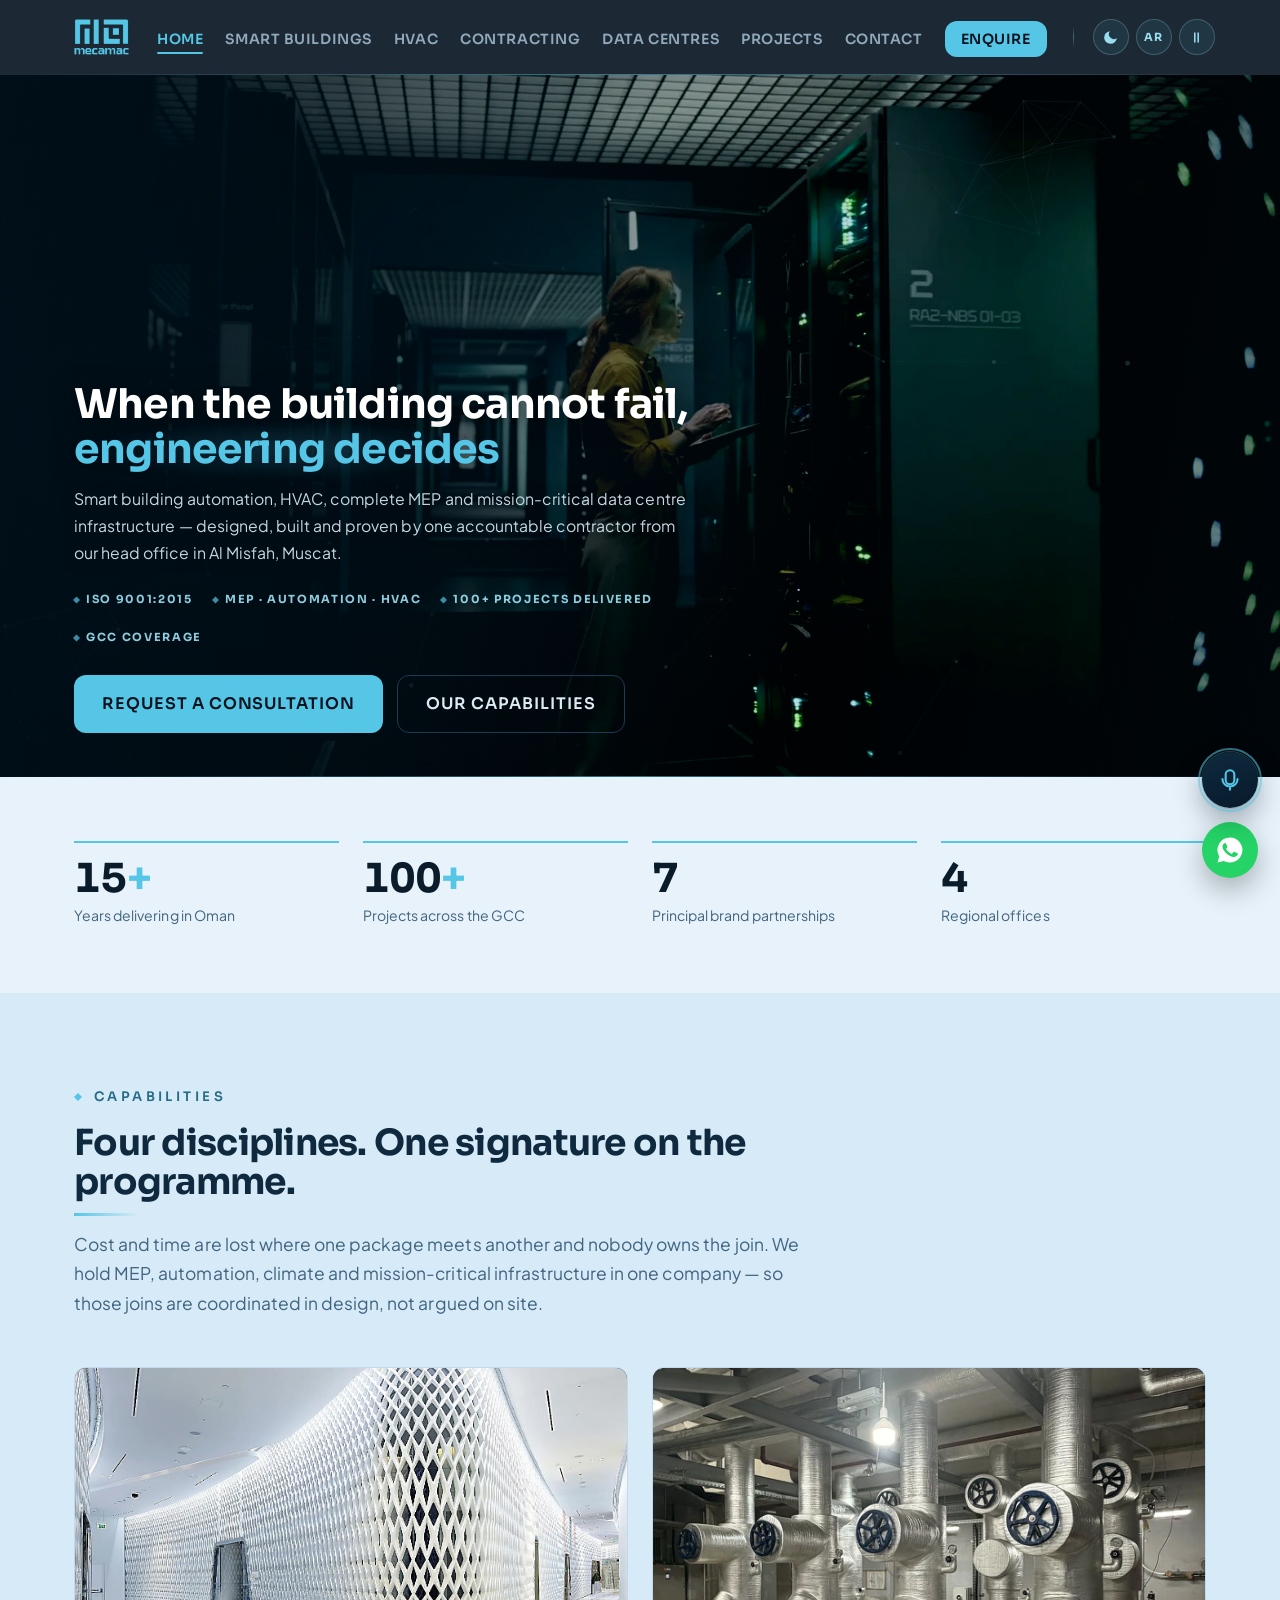
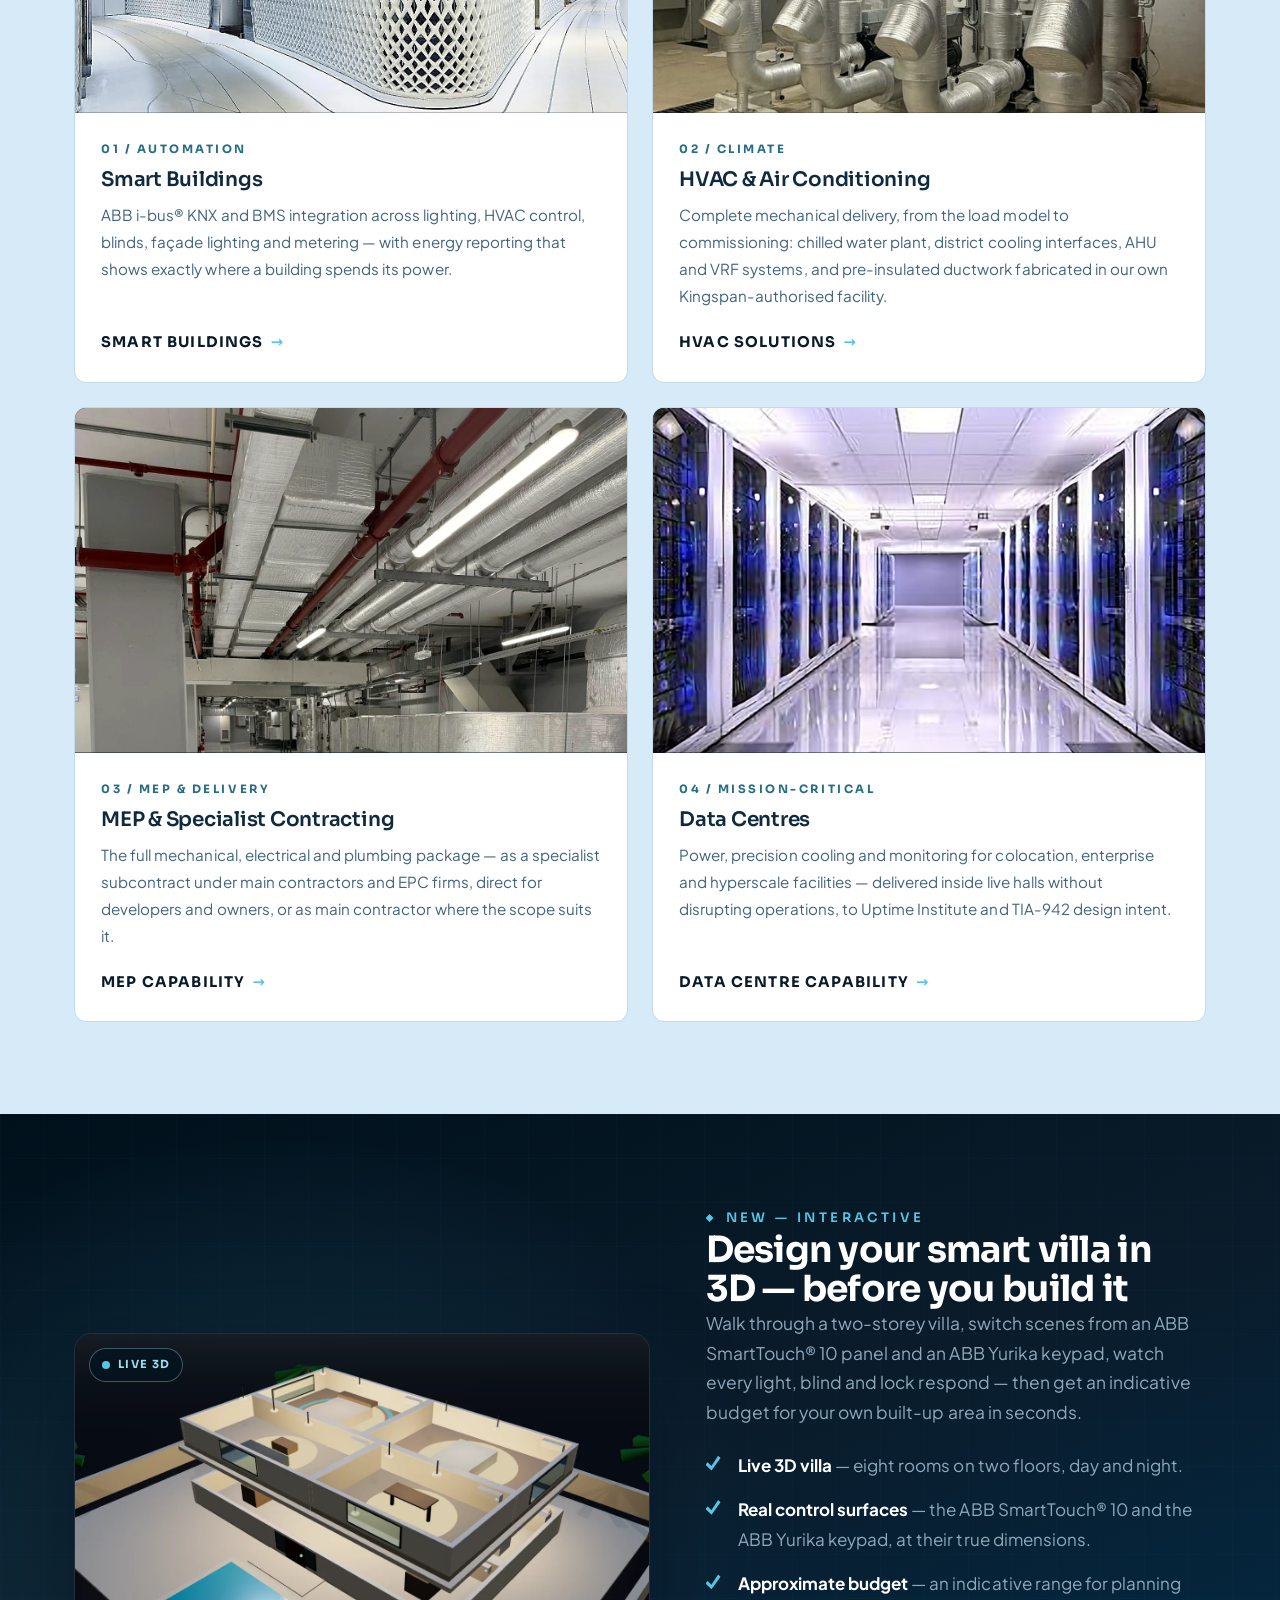
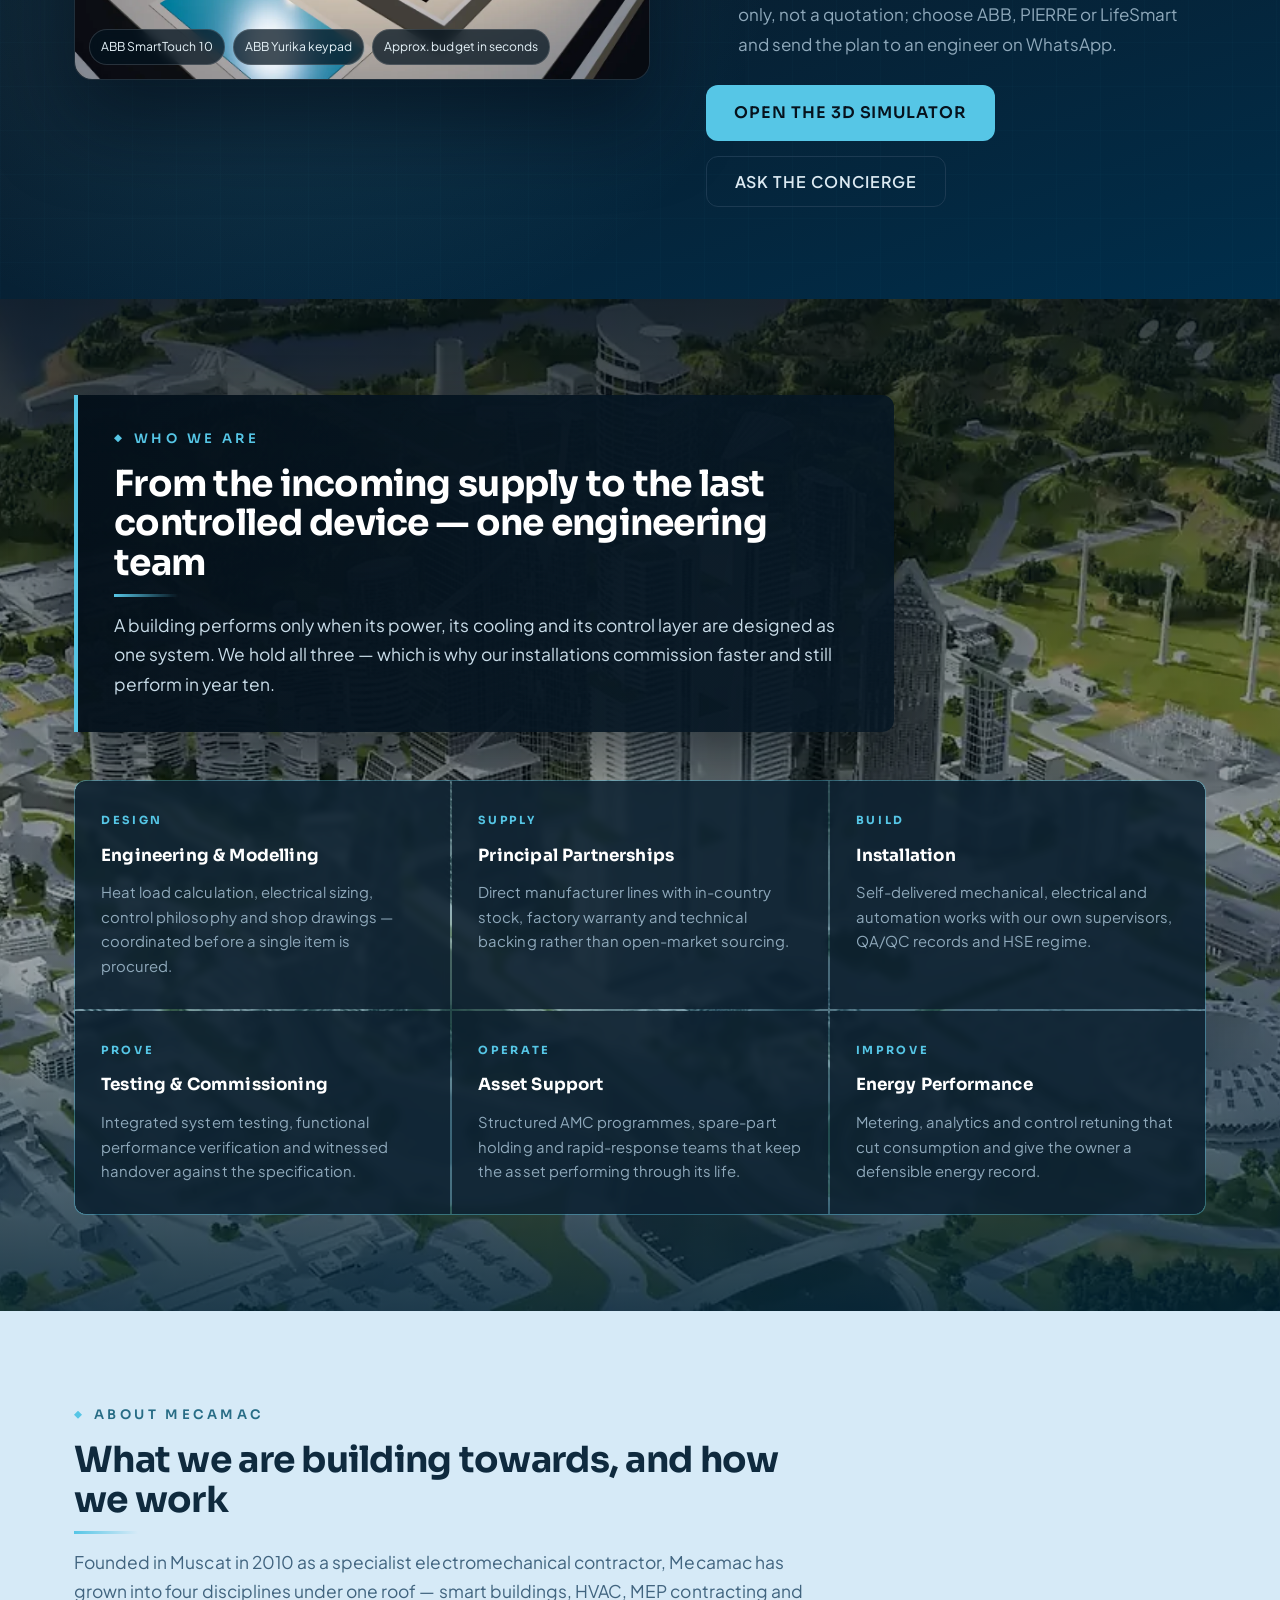
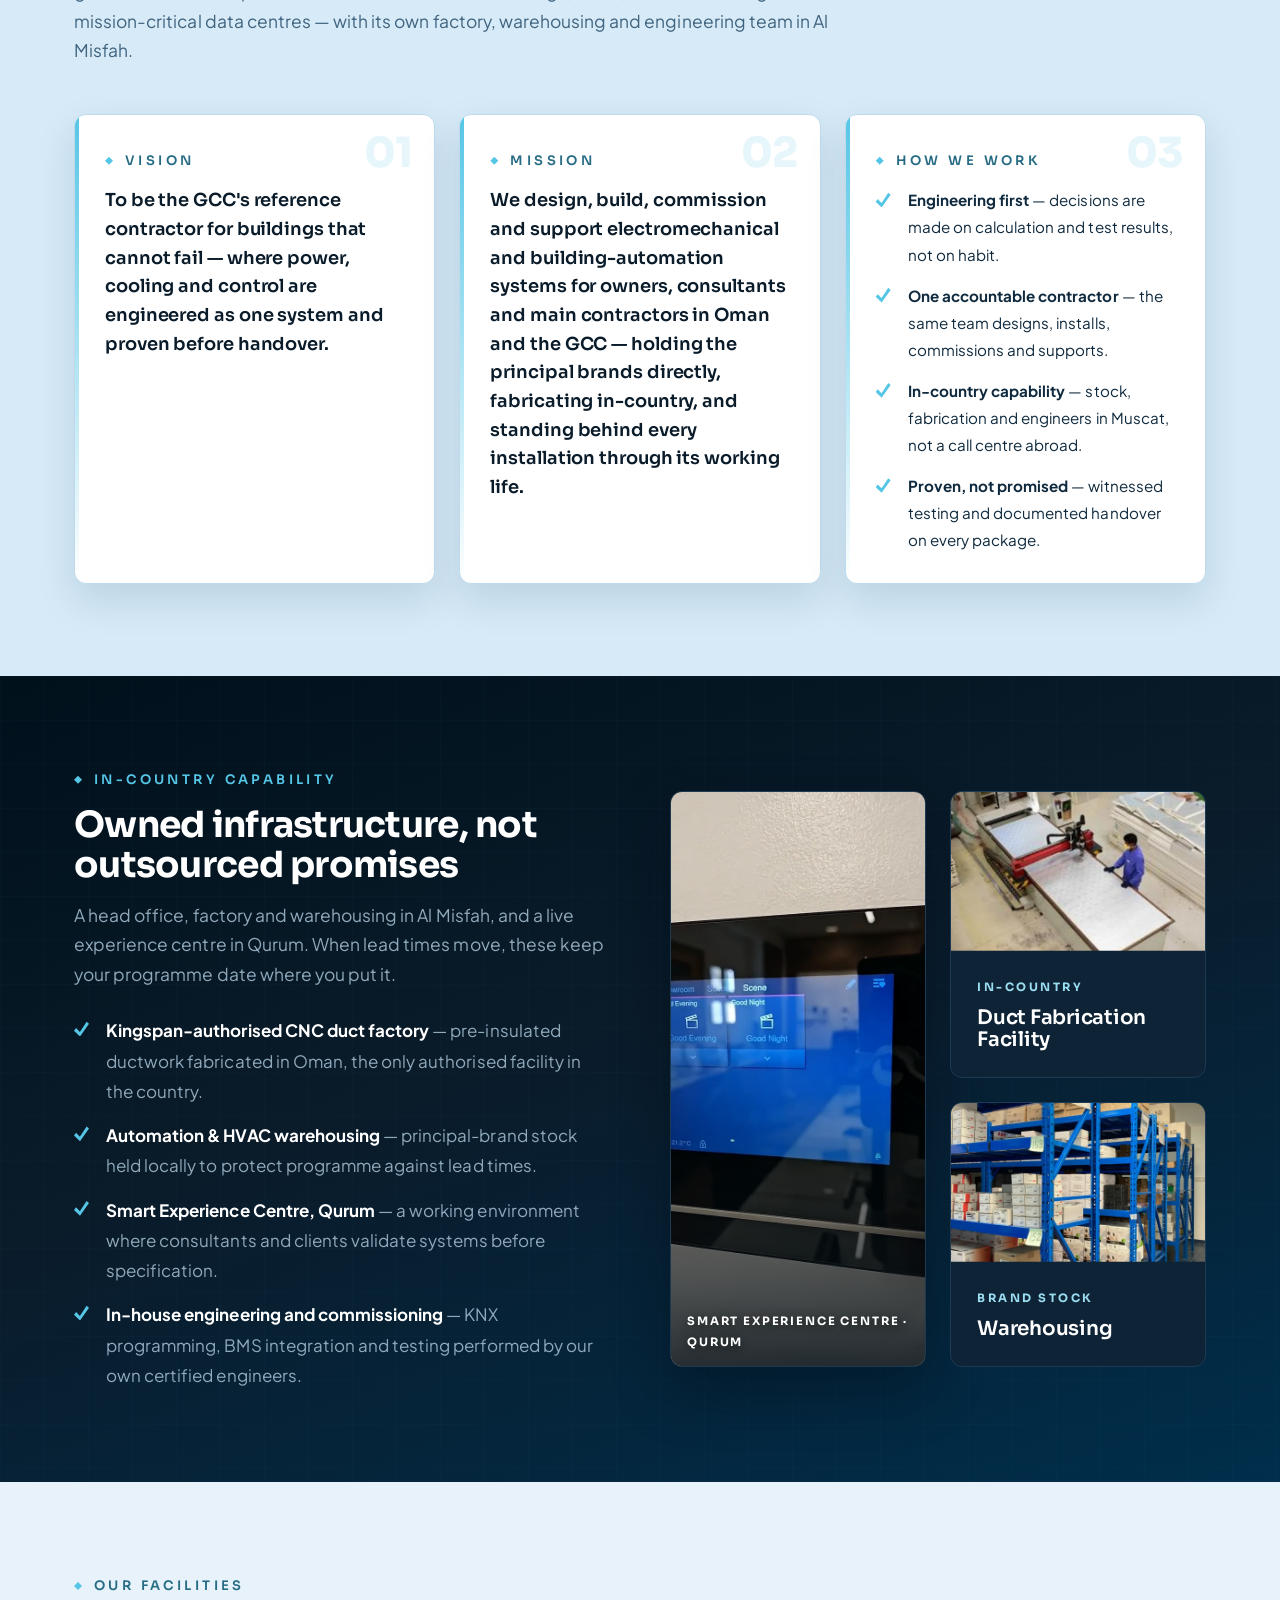
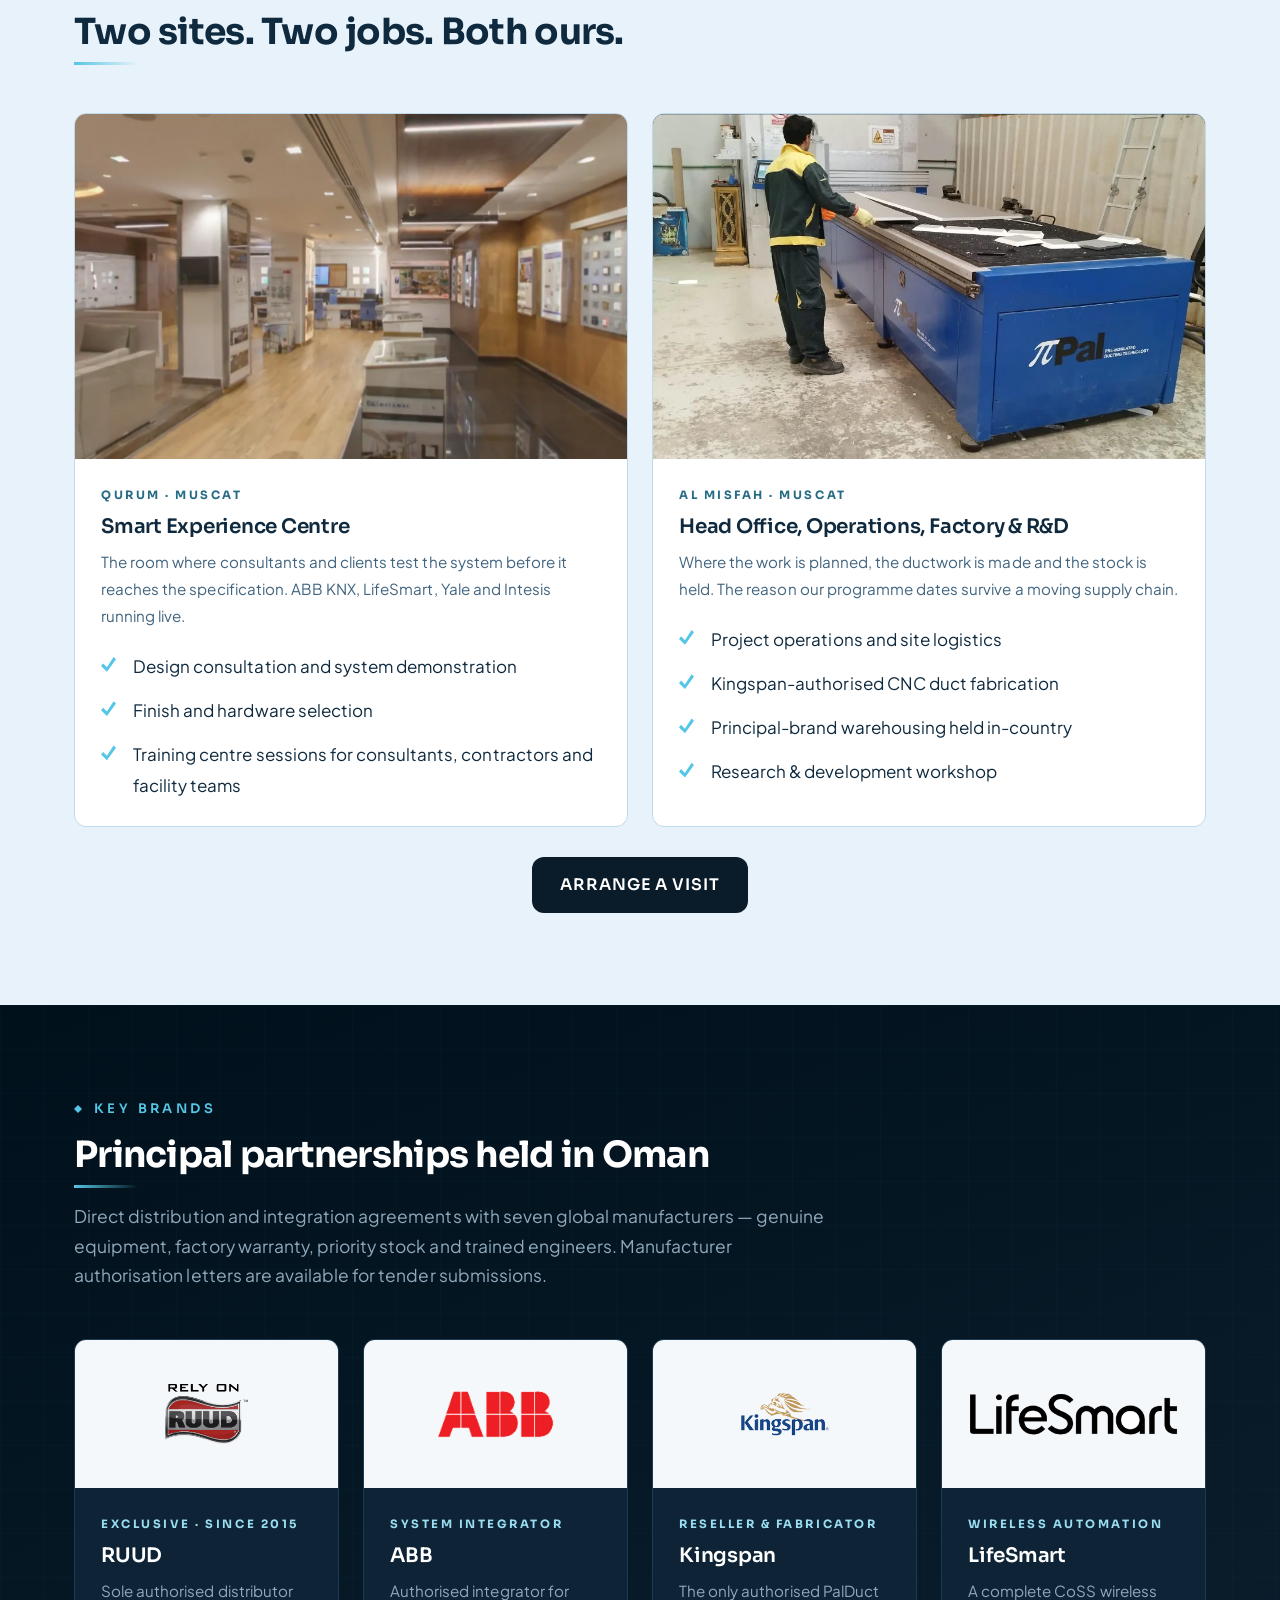
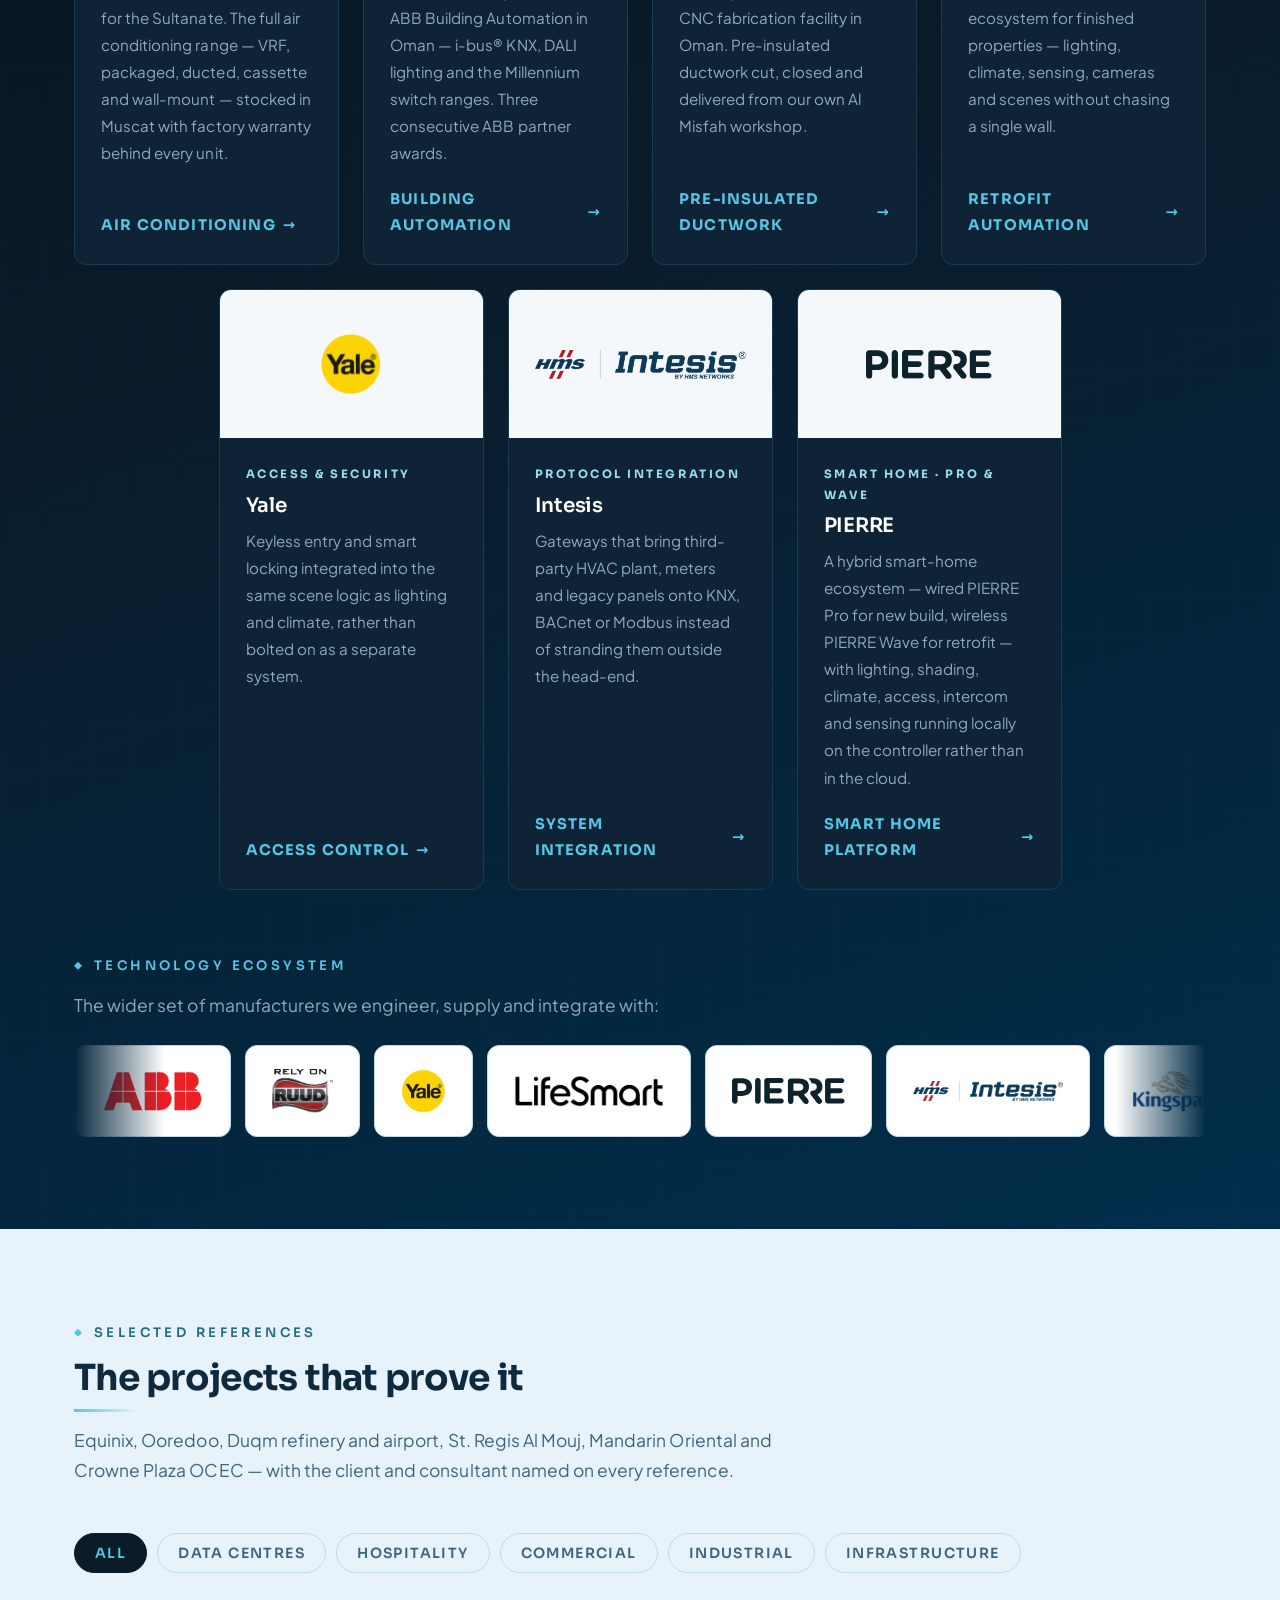
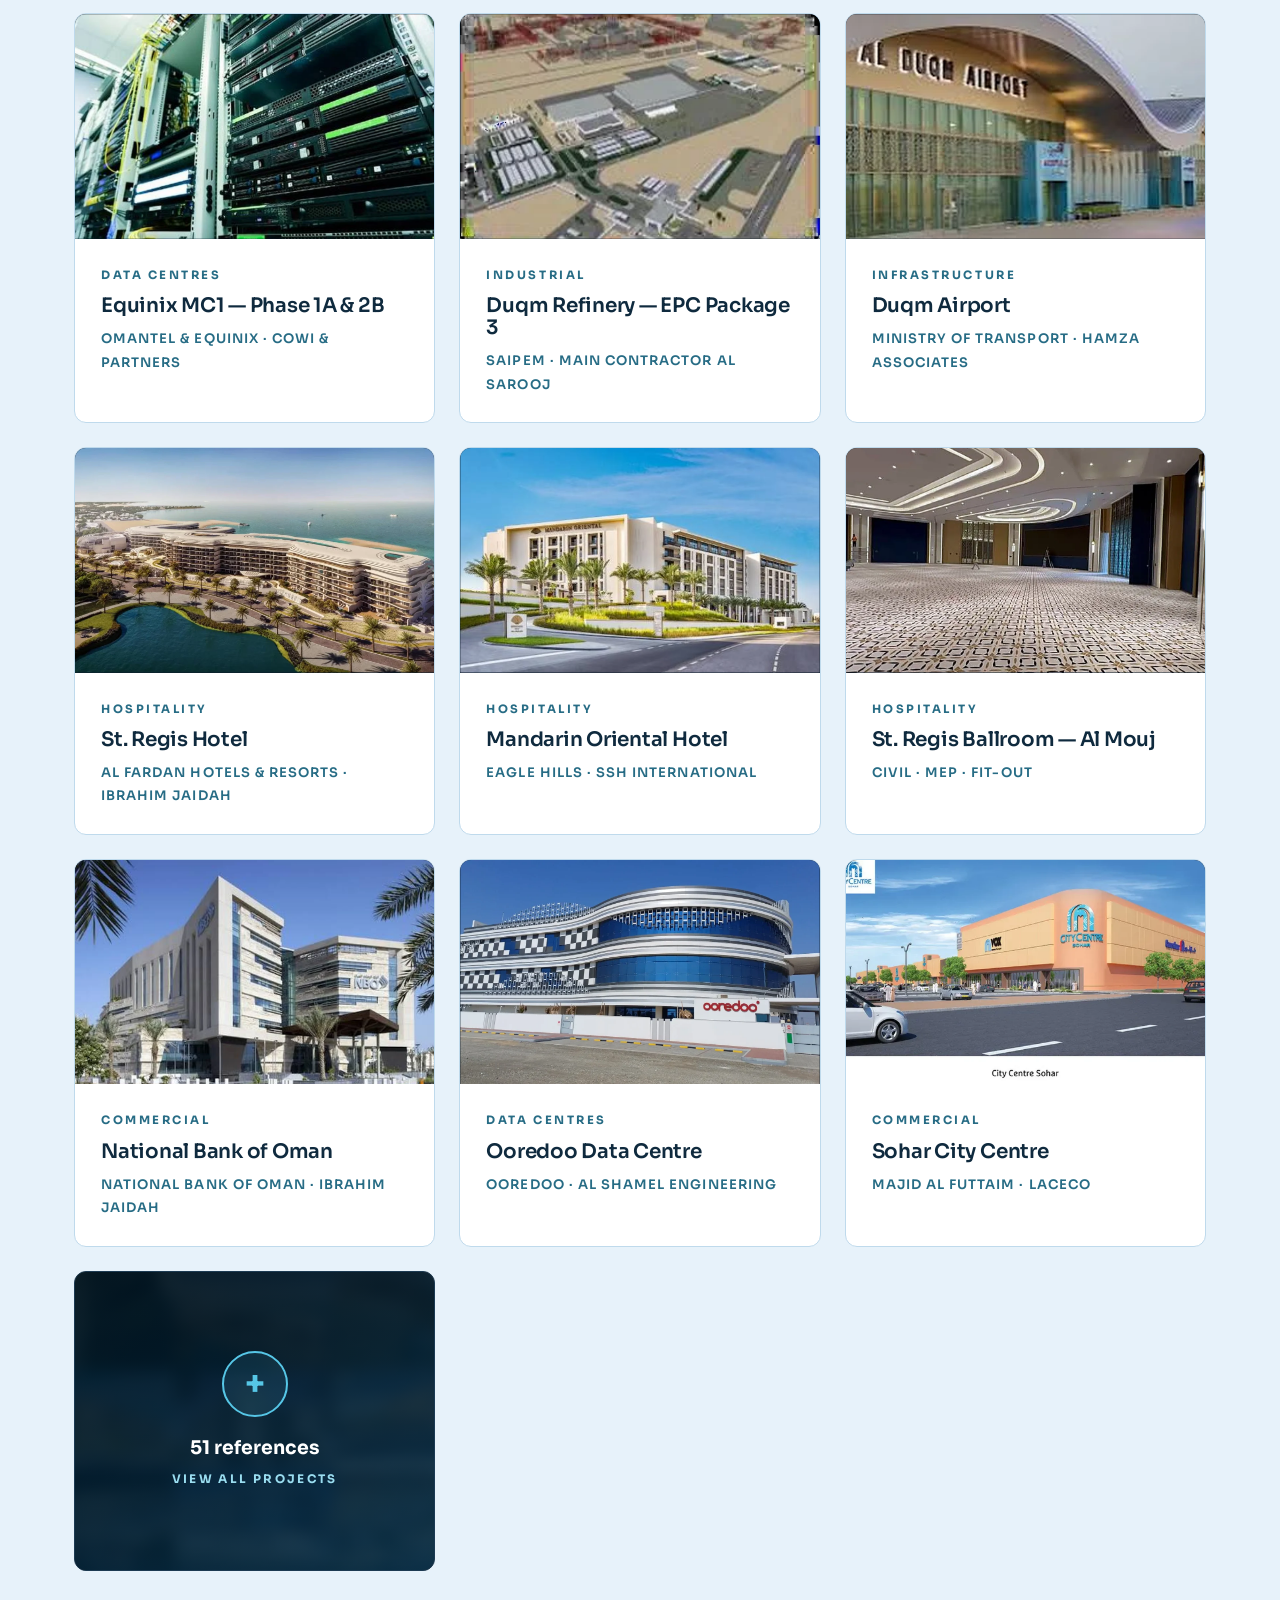
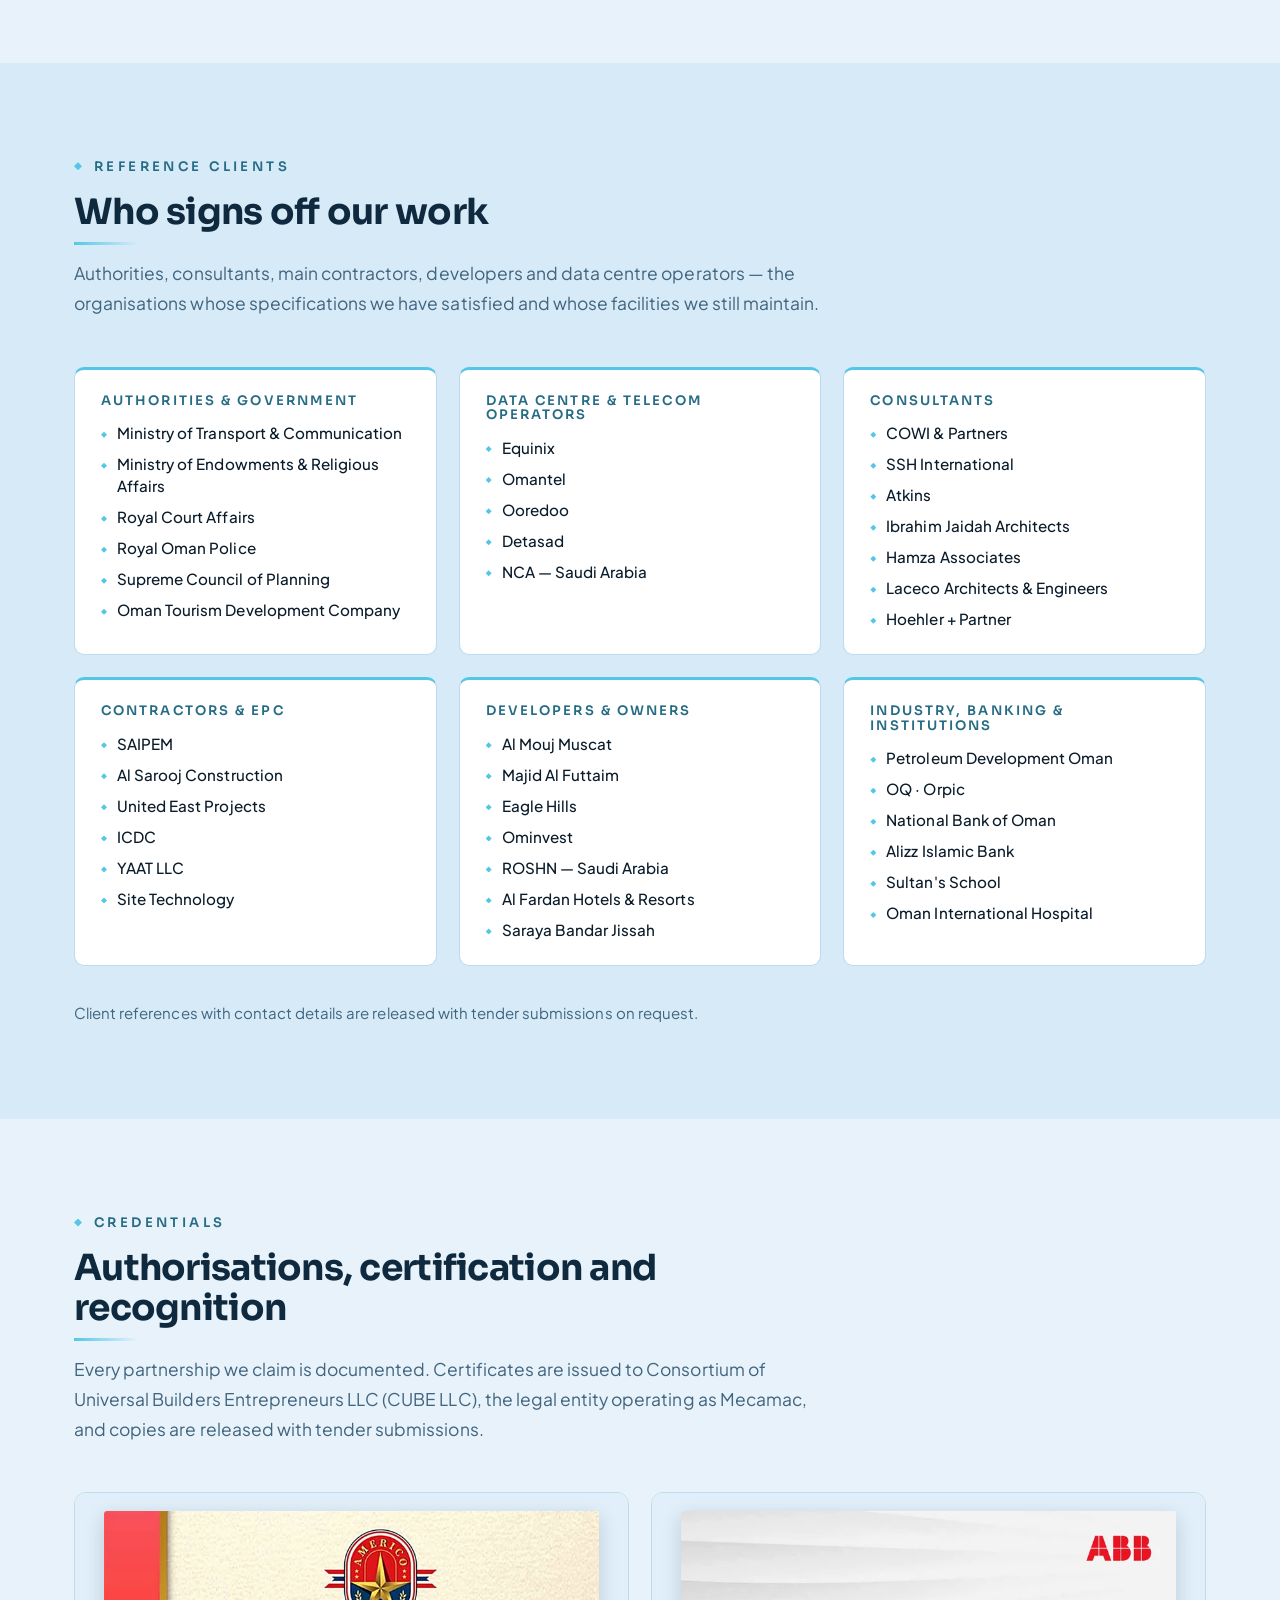
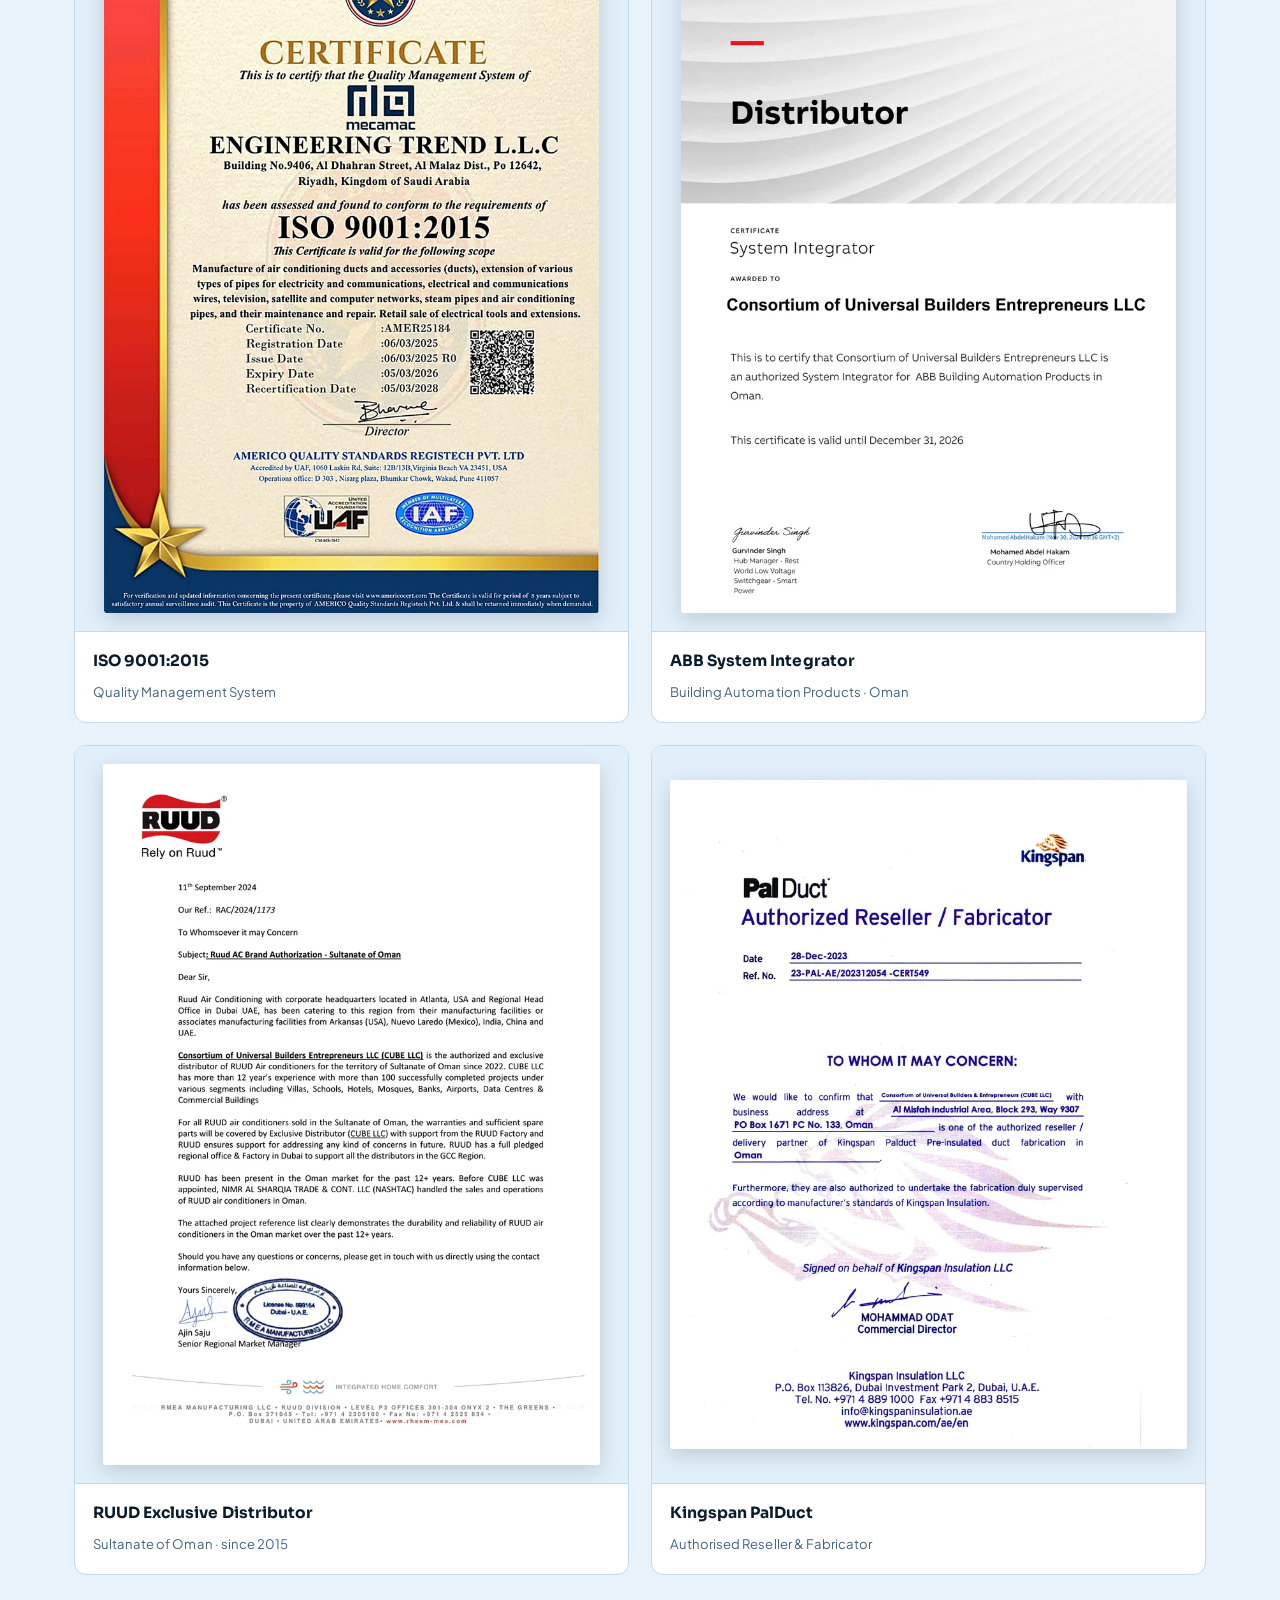
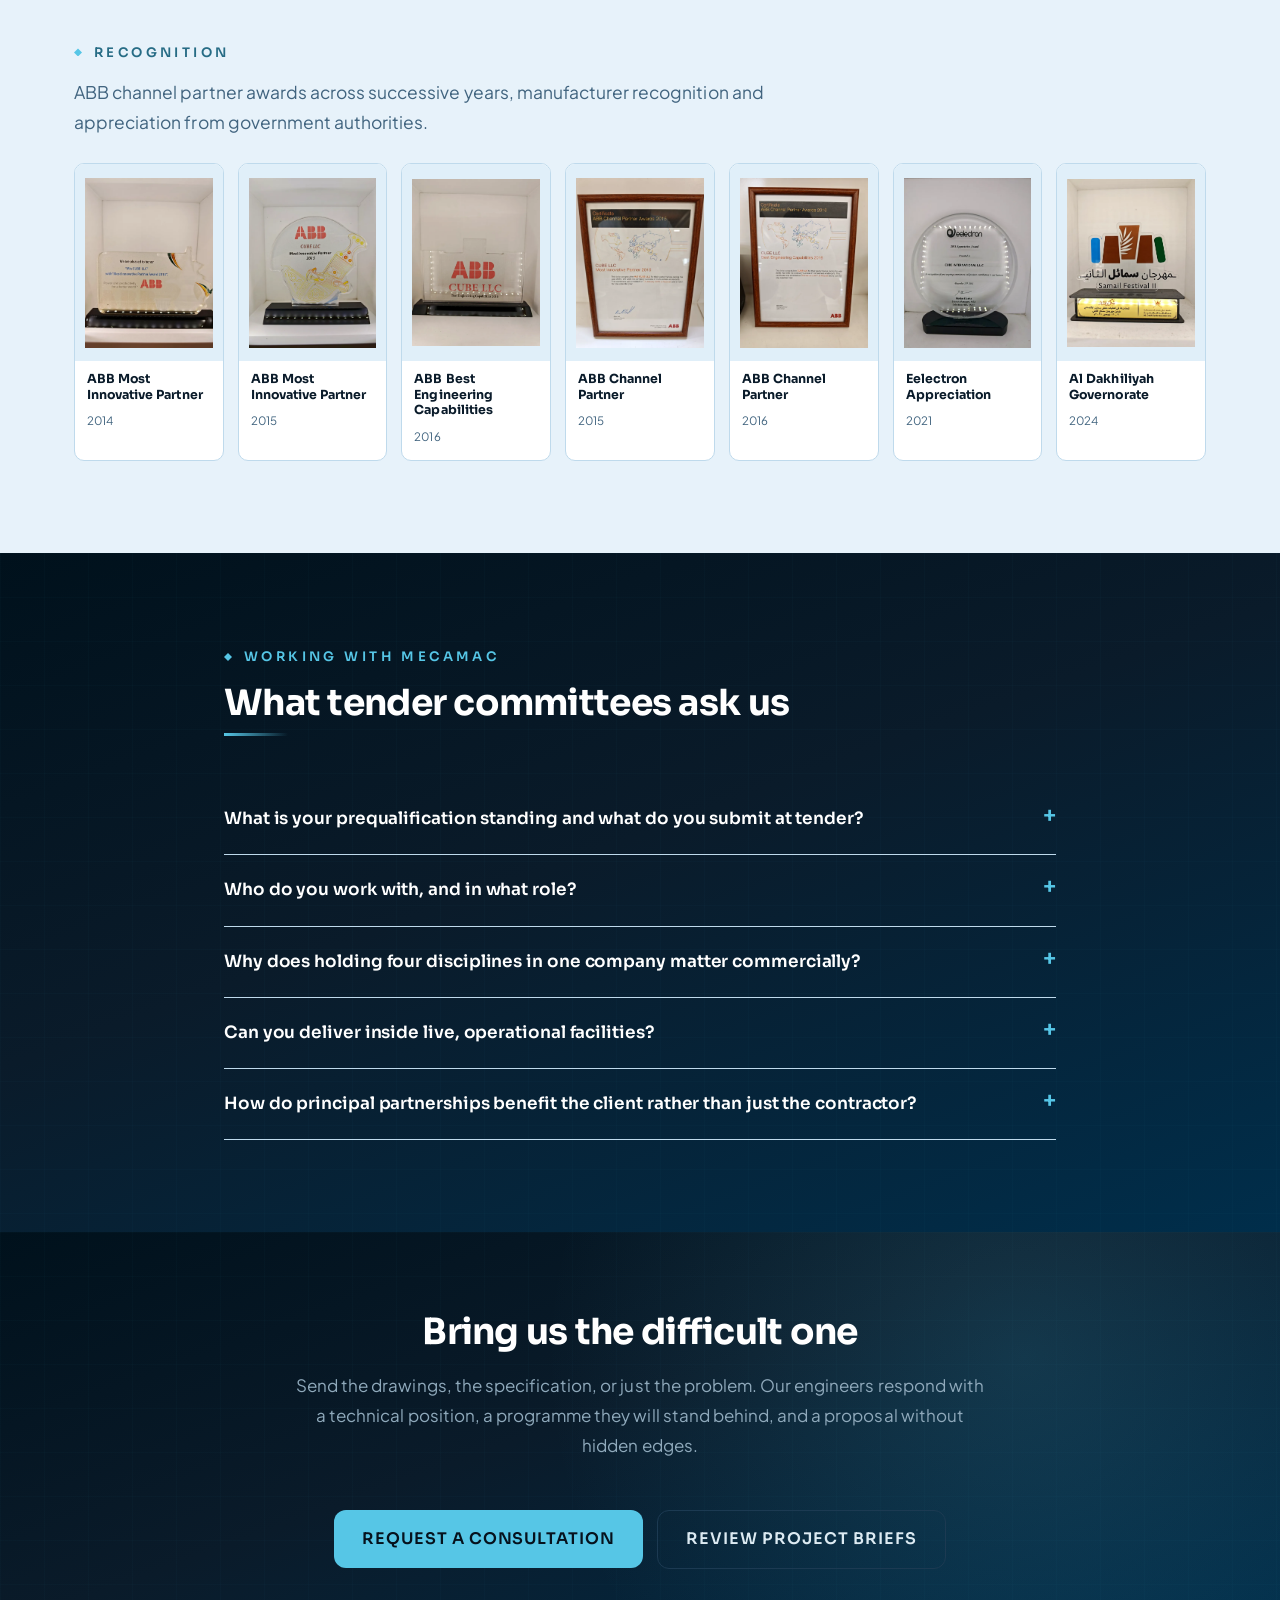
==== commit d1e3ed9e: "Villa simulator: fix overlapping text; contracting: new site photos - Wall panel header: room tabs o" ====
--- a/index.html
+++ b/index.html
@@ -173,7 +173,7 @@
 </div>
 </article>
 <article class="card reveal">
-<div class="card-img"><img alt="Coordinated electrical containment and services installed by Mecamac before ceiling closure" height="350" loading="lazy" src="assets/img/mep-conduit.webp" width="560"/></div>
+<div class="card-img"><img alt="Finished services corridor by Mecamac: insulated ductwork, firefighting mains, cable trays and lighting sharing one ceiling void" height="350" loading="lazy" src="assets/img/mep-void.webp" width="560"/></div>
 <div class="card-body">
 <span class="tag" data-i18n="home.036">03 / MEP &amp; Delivery</span>
 <h3 data-i18n="home.037">MEP &amp; Specialist Contracting</h3>
--- a/assets/css/style.css
+++ b/assets/css/style.css
@@ -432,6 +432,7 @@
 
 /* ---------- Process steps ---------- */
 .steps{display:grid;grid-template-columns:repeat(5,1fr);gap:0;position:relative}
+.steps--4{grid-template-columns:repeat(4,1fr)} /* four-step variant — the phone/tablet rules below still collapse it */
 .steps::before{content:"";position:absolute;top:26px;left:8%;right:8%;height:2px;background:var(--line-dark)}
 .step{position:relative;text-align:center;padding:0 12px}
 .step .dot{
@@ -2616,7 +2617,9 @@
   content:"";position:absolute;left:50%;bottom:2.2%;width:9px;height:9px;margin-left:-4.5px;border-radius:50%;background:#1E2328;box-shadow:inset 0 0 0 1px rgba(255,255,255,.08),0 0 0 1px rgba(0,0,0,.6);pointer-events:none;
 }
 .wp-screen{position:relative;display:flex;flex-direction:column;border-radius:6px;padding:12px 14px 16px;background:linear-gradient(170deg,#0C1620 0%,#070D13 100%);box-shadow:0 0 0 1px rgba(255,255,255,.05),inset 0 0 40px rgba(0,0,0,.35)}
-@media (min-width:861px){ .wp-glass{aspect-ratio:254.6/180.2;display:flex;flex-direction:column} .wp-screen{flex:1;min-height:0} .wp-grid{flex:1;align-content:stretch} .wp-screen .wp-tile{min-height:0} .wp-scenes{margin-top:14px} }
+/* the real 254.6 × 180.2 proportion is the *preferred* shape; the panel is allowed to grow
+   taller when its tiles need the room (narrow column → 2 × 2 tiles), never to clip them */
+@media (min-width:861px){ .wp-glass{aspect-ratio:254.6/180.2;display:flex;flex-direction:column} .wp-screen{flex:1} .wp-grid{flex:1;align-content:stretch} .wp-screen .wp-tile{min-height:104px} .wp-scenes{margin-top:14px} }
 .wp-bar{display:flex;align-items:center;gap:14px;padding-bottom:12px;border-bottom:1px solid rgba(154,221,240,.14)}
 .wp-room{display:flex;align-items:center;gap:8px;flex:none;min-width:0;max-width:170px}
 .wp-room svg{width:18px;height:18px;fill:none;stroke:#56C6E6;stroke-width:1.8;stroke-linejoin:round}
@@ -2704,13 +2707,16 @@
 .wp-caption{margin-top:14px;font-size:.82rem;color:var(--text-soft);line-height:1.55;text-align:center}
 /* the old rail card for room controls is gone; keep the rail for the estimate only */
 /* (grid columns are set once, above, with the pinned layout) */
+/* the panel's top bar: room name + status on the first line, the room tabs on their own
+   line underneath — the panel sits in a narrow column at every width, so this is not a
+   phone-only rule any more (the tabs used to collapse into the title on desktop) */
+.wp-bar{flex-wrap:wrap;gap:8px 10px}
+.wp-room{min-width:0;order:1}
+.wp-status{order:2;margin-inline-start:auto}
+.wp-tabs{order:3;flex-basis:100%;padding:2px 0}
 @media (max-width:820px){
   .wp-glass{padding:14px 12px 18px;border-radius:8px}
   .wp-screen{padding:10px 10px 14px}
-  .wp-bar{flex-wrap:wrap;gap:8px}
-  .wp-room{min-width:0;order:1}
-  .wp-status{order:2;margin-inline-start:auto}
-  .wp-tabs{order:3;flex-basis:100%}
   .wp-grid{grid-template-columns:1fr 1fr;gap:8px}
   .wp-tile{min-height:104px}
   .wp-val{font-size:1.3rem}
@@ -2775,7 +2781,11 @@
 .kp-copy p{font-size:.9rem;color:var(--text-soft);line-height:1.6}
 .kp-hint{margin-top:8px;font-family:var(--ff-display);font-size:.72rem;letter-spacing:.06em;text-transform:uppercase;color:var(--cyan-dim)!important}
 html[dir="rtl"] .kp-hint{letter-spacing:0;text-transform:none;font-size:.82rem}
-@media (max-width:1400px){ .kp-row{grid-template-columns:1fr;justify-items:center;text-align:center} .kp-copy .eyebrow{justify-content:center} }
+/* the keypad card lives in the narrow control column beside the pinned villa at every
+   width, so it is always stacked — image above, copy below — never squeezed side by side */
+.kp-row{grid-template-columns:1fr;justify-items:center;text-align:center}
+.kp-copy .eyebrow{justify-content:center}
+.kp-copy{max-width:520px}
 
 /* ============================================================
    CONCIERGE — voice + text assistant
